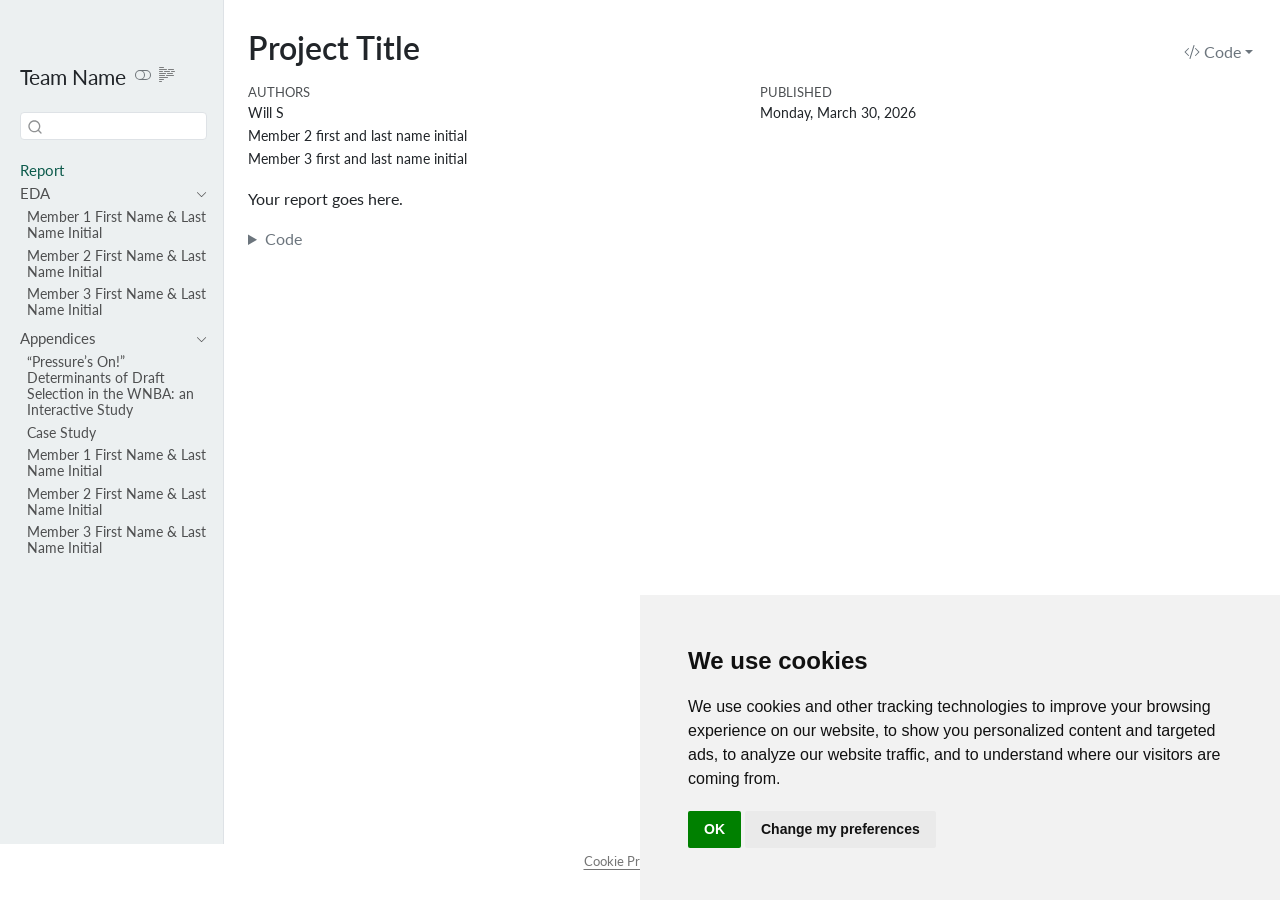
==== index.html @ 09fc438e "Built site for gh-pages" ====
<!DOCTYPE html>
<html xmlns="http://www.w3.org/1999/xhtml" lang="en" xml:lang="en"><head>

<meta charset="utf-8">
<meta name="generator" content="quarto-1.6.42">

<meta name="viewport" content="width=device-width, initial-scale=1.0, user-scalable=yes">

<meta name="author" content="Will S">
<meta name="author" content="Member 2 first and last name initial">
<meta name="author" content="Member 3 first and last name initial">

<title>Project Title</title>
<style>
code{white-space: pre-wrap;}
span.smallcaps{font-variant: small-caps;}
div.columns{display: flex; gap: min(4vw, 1.5em);}
div.column{flex: auto; overflow-x: auto;}
div.hanging-indent{margin-left: 1.5em; text-indent: -1.5em;}
ul.task-list{list-style: none;}
ul.task-list li input[type="checkbox"] {
  width: 0.8em;
  margin: 0 0.8em 0.2em -1em; /* quarto-specific, see https://github.com/quarto-dev/quarto-cli/issues/4556 */ 
  vertical-align: middle;
}
/* CSS for syntax highlighting */
pre > code.sourceCode { white-space: pre; position: relative; }
pre > code.sourceCode > span { line-height: 1.25; }
pre > code.sourceCode > span:empty { height: 1.2em; }
.sourceCode { overflow: visible; }
code.sourceCode > span { color: inherit; text-decoration: inherit; }
div.sourceCode { margin: 1em 0; }
pre.sourceCode { margin: 0; }
@media screen {
div.sourceCode { overflow: auto; }
}
@media print {
pre > code.sourceCode { white-space: pre-wrap; }
pre > code.sourceCode > span { display: inline-block; text-indent: -5em; padding-left: 5em; }
}
pre.numberSource code
  { counter-reset: source-line 0; }
pre.numberSource code > span
  { position: relative; left: -4em; counter-increment: source-line; }
pre.numberSource code > span > a:first-child::before
  { content: counter(source-line);
    position: relative; left: -1em; text-align: right; vertical-align: baseline;
    border: none; display: inline-block;
    -webkit-touch-callout: none; -webkit-user-select: none;
    -khtml-user-select: none; -moz-user-select: none;
    -ms-user-select: none; user-select: none;
    padding: 0 4px; width: 4em;
  }
pre.numberSource { margin-left: 3em;  padding-left: 4px; }
div.sourceCode
  {   }
@media screen {
pre > code.sourceCode > span > a:first-child::before { text-decoration: underline; }
}
</style>


<script src="site_libs/quarto-nav/quarto-nav.js"></script>
<script src="site_libs/clipboard/clipboard.min.js"></script>
<script src="site_libs/quarto-search/autocomplete.umd.js"></script>
<script src="site_libs/quarto-search/fuse.min.js"></script>
<script src="site_libs/quarto-search/quarto-search.js"></script>
<meta name="quarto:offset" content="./">
<link href="./eda/eda-member1.html" rel="next">
<script src="site_libs/cookie-consent/cookie-consent.js"></script>
<link href="site_libs/cookie-consent/cookie-consent.css" rel="stylesheet">
<script src="site_libs/quarto-html/quarto.js"></script>
<script src="site_libs/quarto-html/popper.min.js"></script>
<script src="site_libs/quarto-html/tippy.umd.min.js"></script>
<script src="site_libs/quarto-html/anchor.min.js"></script>
<link href="site_libs/quarto-html/tippy.css" rel="stylesheet">
<link href="site_libs/quarto-html/quarto-syntax-highlighting-2f5df379a58b258e96c21c0638c20c03.css" rel="stylesheet" class="quarto-color-scheme" id="quarto-text-highlighting-styles">
<link href="site_libs/quarto-html/quarto-syntax-highlighting-dark-b53751a350365c71b6c909e95f209ed1.css" rel="prefetch" class="quarto-color-scheme quarto-color-alternate" id="quarto-text-highlighting-styles">
<script src="site_libs/bootstrap/bootstrap.min.js"></script>
<link href="site_libs/bootstrap/bootstrap-icons.css" rel="stylesheet">
<link href="site_libs/bootstrap/bootstrap-776156011bf9a47574f51fb678eb6fa0.min.css" rel="stylesheet" append-hash="true" class="quarto-color-scheme" id="quarto-bootstrap" data-mode="light">
<link href="site_libs/bootstrap/bootstrap-dark-8465f8d434eef9236d0414d6dde8ec04.min.css" rel="prefetch" append-hash="true" class="quarto-color-scheme quarto-color-alternate" id="quarto-bootstrap" data-mode="dark">
<script id="quarto-search-options" type="application/json">{
  "location": "sidebar",
  "copy-button": false,
  "collapse-after": 3,
  "panel-placement": "start",
  "type": "textbox",
  "limit": 50,
  "keyboard-shortcut": [
    "f",
    "/",
    "s"
  ],
  "show-item-context": false,
  "language": {
    "search-no-results-text": "No results",
    "search-matching-documents-text": "matching documents",
    "search-copy-link-title": "Copy link to search",
    "search-hide-matches-text": "Hide additional matches",
    "search-more-match-text": "more match in this document",
    "search-more-matches-text": "more matches in this document",
    "search-clear-button-title": "Clear",
    "search-text-placeholder": "",
    "search-detached-cancel-button-title": "Cancel",
    "search-submit-button-title": "Submit",
    "search-label": "Search"
  }
}</script>

<script type="text/javascript" charset="UTF-8">
document.addEventListener('DOMContentLoaded', function () {
cookieconsent.run({
  "notice_banner_type":"simple",
  "consent_type":"implied",
  "palette":"light",
  "language":"en",
  "page_load_consent_levels":["strictly-necessary","functionality","tracking","targeting"],
  "notice_banner_reject_button_hide":false,
  "preferences_center_close_button_hide":false,
  "website_name":""
  ,
"language":"en"
  });
});
</script> 
  
<style>html{ scroll-behavior: smooth; }</style>


<link rel="stylesheet" href="style/custom.css">
</head>

<body class="nav-sidebar docked">

<div id="quarto-search-results"></div>
  <header id="quarto-header" class="headroom fixed-top">
  <nav class="quarto-secondary-nav">
    <div class="container-fluid d-flex">
      <button type="button" class="quarto-btn-toggle btn" data-bs-toggle="collapse" role="button" data-bs-target=".quarto-sidebar-collapse-item" aria-controls="quarto-sidebar" aria-expanded="false" aria-label="Toggle sidebar navigation" onclick="if (window.quartoToggleHeadroom) { window.quartoToggleHeadroom(); }">
        <i class="bi bi-layout-text-sidebar-reverse"></i>
      </button>
        <nav class="quarto-page-breadcrumbs" aria-label="breadcrumb"><ol class="breadcrumb"><li class="breadcrumb-item"><a href="./index.html"><span class="chapter-title">Report</span></a></li></ol></nav>
        <a class="flex-grow-1" role="navigation" data-bs-toggle="collapse" data-bs-target=".quarto-sidebar-collapse-item" aria-controls="quarto-sidebar" aria-expanded="false" aria-label="Toggle sidebar navigation" onclick="if (window.quartoToggleHeadroom) { window.quartoToggleHeadroom(); }">      
        </a>
      <button type="button" class="btn quarto-search-button" aria-label="Search" onclick="window.quartoOpenSearch();">
        <i class="bi bi-search"></i>
      </button>
    </div>
  </nav>
</header>
<!-- content -->
<div id="quarto-content" class="quarto-container page-columns page-rows-contents page-layout-full">
<!-- sidebar -->
  <nav id="quarto-sidebar" class="sidebar collapse collapse-horizontal quarto-sidebar-collapse-item sidebar-navigation docked overflow-auto">
    <div class="pt-lg-2 mt-2 text-left sidebar-header sidebar-header-stacked">
      <a href="./index.html" class="sidebar-logo-link">
      <img src="./assets/sidebar-logo.png" alt="" class="sidebar-logo py-0 d-lg-inline d-none">
      </a>
    <div class="sidebar-title mb-0 py-0">
      <a href="./">Team Name</a> 
        <div class="sidebar-tools-main">
  <a href="" class="quarto-color-scheme-toggle quarto-navigation-tool  px-1" onclick="window.quartoToggleColorScheme(); return false;" title="Toggle dark mode"><i class="bi"></i></a>
  <a href="" class="quarto-reader-toggle quarto-navigation-tool px-1" onclick="window.quartoToggleReader(); return false;" title="Toggle reader mode">
  <div class="quarto-reader-toggle-btn">
  <i class="bi"></i>
  </div>
</a>
</div>
    </div>
      </div>
        <div class="mt-2 flex-shrink-0 align-items-center">
        <div class="sidebar-search">
        <div id="quarto-search" class="" title="Search"></div>
        </div>
        </div>
    <div class="sidebar-menu-container"> 
    <ul class="list-unstyled mt-1">
        <li class="sidebar-item">
  <div class="sidebar-item-container"> 
  <a href="./index.html" class="sidebar-item-text sidebar-link active"><span class="chapter-title">Report</span></a>
  </div>
</li>
        <li class="sidebar-item sidebar-item-section">
      <div class="sidebar-item-container"> 
            <a class="sidebar-item-text sidebar-link text-start" data-bs-toggle="collapse" data-bs-target="#quarto-sidebar-section-1" role="navigation" aria-expanded="true">
 <span class="menu-text">EDA</span></a>
          <a class="sidebar-item-toggle text-start" data-bs-toggle="collapse" data-bs-target="#quarto-sidebar-section-1" role="navigation" aria-expanded="true" aria-label="Toggle section">
            <i class="bi bi-chevron-right ms-2"></i>
          </a> 
      </div>
      <ul id="quarto-sidebar-section-1" class="collapse list-unstyled sidebar-section depth1 show">  
          <li class="sidebar-item">
  <div class="sidebar-item-container"> 
  <a href="./eda/eda-member1.html" class="sidebar-item-text sidebar-link"><span class="chapter-title">Member 1 First Name &amp; Last Name Initial</span></a>
  </div>
</li>
          <li class="sidebar-item">
  <div class="sidebar-item-container"> 
  <a href="./eda/eda-member2.html" class="sidebar-item-text sidebar-link"><span class="chapter-title">Member 2 First Name &amp; Last Name Initial</span></a>
  </div>
</li>
          <li class="sidebar-item">
  <div class="sidebar-item-container"> 
  <a href="./eda/eda-member3.html" class="sidebar-item-text sidebar-link"><span class="chapter-title">Member 3 First Name &amp; Last Name Initial</span></a>
  </div>
</li>
      </ul>
  </li>
        <li class="sidebar-item sidebar-item-section">
      <div class="sidebar-item-container"> 
            <a class="sidebar-item-text sidebar-link text-start" data-bs-toggle="collapse" data-bs-target="#quarto-sidebar-section-2" role="navigation" aria-expanded="true">
 <span class="menu-text">Appendices</span></a>
          <a class="sidebar-item-toggle text-start" data-bs-toggle="collapse" data-bs-target="#quarto-sidebar-section-2" role="navigation" aria-expanded="true" aria-label="Toggle section">
            <i class="bi bi-chevron-right ms-2"></i>
          </a> 
      </div>
      <ul id="quarto-sidebar-section-2" class="collapse list-unstyled sidebar-section depth1 show">  
          <li class="sidebar-item">
  <div class="sidebar-item-container"> 
  <a href="./appx/proposal.html" class="sidebar-item-text sidebar-link"><span class="chapter-title">“Pressure’s On!” Determinants of Draft Selection in the WNBA: an Interactive Study</span></a>
  </div>
</li>
          <li class="sidebar-item">
  <div class="sidebar-item-container"> 
  <a href="./appx/case-study.html" class="sidebar-item-text sidebar-link"><span class="chapter-title">Case Study</span></a>
  </div>
</li>
          <li class="sidebar-item">
  <div class="sidebar-item-container"> 
  <a href="./wa/wa-member1.html" class="sidebar-item-text sidebar-link"><span class="chapter-title">Member 1 First Name &amp; Last Name Initial</span></a>
  </div>
</li>
          <li class="sidebar-item">
  <div class="sidebar-item-container"> 
  <a href="./wa/wa-member2.html" class="sidebar-item-text sidebar-link"><span class="chapter-title">Member 2 First Name &amp; Last Name Initial</span></a>
  </div>
</li>
          <li class="sidebar-item">
  <div class="sidebar-item-container"> 
  <a href="./wa/wa-member3.html" class="sidebar-item-text sidebar-link"><span class="chapter-title">Member 3 First Name &amp; Last Name Initial</span></a>
  </div>
</li>
      </ul>
  </li>
    </ul>
    </div>
</nav>
<div id="quarto-sidebar-glass" class="quarto-sidebar-collapse-item" data-bs-toggle="collapse" data-bs-target=".quarto-sidebar-collapse-item"></div>
<!-- margin-sidebar -->
    <div id="quarto-margin-sidebar" class="sidebar margin-sidebar zindex-bottom">
        
    </div>
<!-- main -->
<main class="content column-page-right" id="quarto-document-content">

<header id="title-block-header" class="quarto-title-block default">
<div class="quarto-title">
<div class="quarto-title-block"><div><h1 class="title">Project Title</h1><button type="button" class="btn code-tools-button dropdown-toggle" id="quarto-code-tools-menu" data-bs-toggle="dropdown" aria-expanded="false"><i class="bi"></i> Code</button><ul class="dropdown-menu dropdown-menu-end" aria-labelelledby="quarto-code-tools-menu"><li><a id="quarto-show-all-code" class="dropdown-item" href="javascript:void(0)" role="button">Show All Code</a></li><li><a id="quarto-hide-all-code" class="dropdown-item" href="javascript:void(0)" role="button">Hide All Code</a></li><li><hr class="dropdown-divider"></li><li><a id="quarto-view-source" class="dropdown-item" href="javascript:void(0)" role="button">View Source</a></li></ul></div></div>
</div>



<div class="quarto-title-meta column-page-right">

    <div>
    <div class="quarto-title-meta-heading">Authors</div>
    <div class="quarto-title-meta-contents">
             <p>Will S </p>
             <p>Member 2 first and last name initial </p>
             <p>Member 3 first and last name initial </p>
          </div>
  </div>
    
    <div>
    <div class="quarto-title-meta-heading">Published</div>
    <div class="quarto-title-meta-contents">
      <p class="date">Monday, March 30, 2026</p>
    </div>
  </div>
  
    
  </div>
  


</header>


<p>Your report goes here.</p>
<div class="cell">
<details class="code-fold">
<summary>Code</summary>
<div class="sourceCode cell-code" id="cb1"><pre class="sourceCode numberSource r number-lines code-with-copy"><code class="sourceCode r"><span id="cb1-1"><a href="#cb1-1"></a><span class="co"># a test code chunk</span></span></code><button title="Copy to Clipboard" class="code-copy-button"><i class="bi"></i></button></pre></div>
</details>
</div>


<!-- -->


</main> <!-- /main -->
<script id="quarto-html-after-body" type="application/javascript">
window.document.addEventListener("DOMContentLoaded", function (event) {
  const toggleBodyColorMode = (bsSheetEl) => {
    const mode = bsSheetEl.getAttribute("data-mode");
    const bodyEl = window.document.querySelector("body");
    if (mode === "dark") {
      bodyEl.classList.add("quarto-dark");
      bodyEl.classList.remove("quarto-light");
    } else {
      bodyEl.classList.add("quarto-light");
      bodyEl.classList.remove("quarto-dark");
    }
  }
  const toggleBodyColorPrimary = () => {
    const bsSheetEl = window.document.querySelector("link#quarto-bootstrap");
    if (bsSheetEl) {
      toggleBodyColorMode(bsSheetEl);
    }
  }
  toggleBodyColorPrimary();  
  const disableStylesheet = (stylesheets) => {
    for (let i=0; i < stylesheets.length; i++) {
      const stylesheet = stylesheets[i];
      stylesheet.rel = 'prefetch';
    }
  }
  const enableStylesheet = (stylesheets) => {
    for (let i=0; i < stylesheets.length; i++) {
      const stylesheet = stylesheets[i];
      stylesheet.rel = 'stylesheet';
    }
  }
  const manageTransitions = (selector, allowTransitions) => {
    const els = window.document.querySelectorAll(selector);
    for (let i=0; i < els.length; i++) {
      const el = els[i];
      if (allowTransitions) {
        el.classList.remove('notransition');
      } else {
        el.classList.add('notransition');
      }
    }
  }
  const toggleGiscusIfUsed = (isAlternate, darkModeDefault) => {
    const baseTheme = document.querySelector('#giscus-base-theme')?.value ?? 'light';
    const alternateTheme = document.querySelector('#giscus-alt-theme')?.value ?? 'dark';
    let newTheme = '';
    if(darkModeDefault) {
      newTheme = isAlternate ? baseTheme : alternateTheme;
    } else {
      newTheme = isAlternate ? alternateTheme : baseTheme;
    }
    const changeGiscusTheme = () => {
      // From: https://github.com/giscus/giscus/issues/336
      const sendMessage = (message) => {
        const iframe = document.querySelector('iframe.giscus-frame');
        if (!iframe) return;
        iframe.contentWindow.postMessage({ giscus: message }, 'https://giscus.app');
      }
      sendMessage({
        setConfig: {
          theme: newTheme
        }
      });
    }
    const isGiscussLoaded = window.document.querySelector('iframe.giscus-frame') !== null;
    if (isGiscussLoaded) {
      changeGiscusTheme();
    }
  }
  const toggleColorMode = (alternate) => {
    // Switch the stylesheets
    const alternateStylesheets = window.document.querySelectorAll('link.quarto-color-scheme.quarto-color-alternate');
    manageTransitions('#quarto-margin-sidebar .nav-link', false);
    if (alternate) {
      enableStylesheet(alternateStylesheets);
      for (const sheetNode of alternateStylesheets) {
        if (sheetNode.id === "quarto-bootstrap") {
          toggleBodyColorMode(sheetNode);
        }
      }
    } else {
      disableStylesheet(alternateStylesheets);
      toggleBodyColorPrimary();
    }
    manageTransitions('#quarto-margin-sidebar .nav-link', true);
    // Switch the toggles
    const toggles = window.document.querySelectorAll('.quarto-color-scheme-toggle');
    for (let i=0; i < toggles.length; i++) {
      const toggle = toggles[i];
      if (toggle) {
        if (alternate) {
          toggle.classList.add("alternate");     
        } else {
          toggle.classList.remove("alternate");
        }
      }
    }
    // Hack to workaround the fact that safari doesn't
    // properly recolor the scrollbar when toggling (#1455)
    if (navigator.userAgent.indexOf('Safari') > 0 && navigator.userAgent.indexOf('Chrome') == -1) {
      manageTransitions("body", false);
      window.scrollTo(0, 1);
      setTimeout(() => {
        window.scrollTo(0, 0);
        manageTransitions("body", true);
      }, 40);  
    }
  }
  const isFileUrl = () => { 
    return window.location.protocol === 'file:';
  }
  const hasAlternateSentinel = () => {  
    let styleSentinel = getColorSchemeSentinel();
    if (styleSentinel !== null) {
      return styleSentinel === "alternate";
    } else {
      return false;
    }
  }
  const setStyleSentinel = (alternate) => {
    const value = alternate ? "alternate" : "default";
    if (!isFileUrl()) {
      window.localStorage.setItem("quarto-color-scheme", value);
    } else {
      localAlternateSentinel = value;
    }
  }
  const getColorSchemeSentinel = () => {
    if (!isFileUrl()) {
      const storageValue = window.localStorage.getItem("quarto-color-scheme");
      return storageValue != null ? storageValue : localAlternateSentinel;
    } else {
      return localAlternateSentinel;
    }
  }
  const darkModeDefault = false;
  let localAlternateSentinel = darkModeDefault ? 'alternate' : 'default';
  // Dark / light mode switch
  window.quartoToggleColorScheme = () => {
    // Read the current dark / light value 
    let toAlternate = !hasAlternateSentinel();
    toggleColorMode(toAlternate);
    setStyleSentinel(toAlternate);
    toggleGiscusIfUsed(toAlternate, darkModeDefault);
  };
  // Ensure there is a toggle, if there isn't float one in the top right
  if (window.document.querySelector('.quarto-color-scheme-toggle') === null) {
    const a = window.document.createElement('a');
    a.classList.add('top-right');
    a.classList.add('quarto-color-scheme-toggle');
    a.href = "";
    a.onclick = function() { try { window.quartoToggleColorScheme(); } catch {} return false; };
    const i = window.document.createElement("i");
    i.classList.add('bi');
    a.appendChild(i);
    window.document.body.appendChild(a);
  }
  // Switch to dark mode if need be
  if (hasAlternateSentinel()) {
    toggleColorMode(true);
  } else {
    toggleColorMode(false);
  }
  const icon = "";
  const anchorJS = new window.AnchorJS();
  anchorJS.options = {
    placement: 'right',
    icon: icon
  };
  anchorJS.add('.anchored');
  const isCodeAnnotation = (el) => {
    for (const clz of el.classList) {
      if (clz.startsWith('code-annotation-')) {                     
        return true;
      }
    }
    return false;
  }
  const onCopySuccess = function(e) {
    // button target
    const button = e.trigger;
    // don't keep focus
    button.blur();
    // flash "checked"
    button.classList.add('code-copy-button-checked');
    var currentTitle = button.getAttribute("title");
    button.setAttribute("title", "Copied!");
    let tooltip;
    if (window.bootstrap) {
      button.setAttribute("data-bs-toggle", "tooltip");
      button.setAttribute("data-bs-placement", "left");
      button.setAttribute("data-bs-title", "Copied!");
      tooltip = new bootstrap.Tooltip(button, 
        { trigger: "manual", 
          customClass: "code-copy-button-tooltip",
          offset: [0, -8]});
      tooltip.show();    
    }
    setTimeout(function() {
      if (tooltip) {
        tooltip.hide();
        button.removeAttribute("data-bs-title");
        button.removeAttribute("data-bs-toggle");
        button.removeAttribute("data-bs-placement");
      }
      button.setAttribute("title", currentTitle);
      button.classList.remove('code-copy-button-checked');
    }, 1000);
    // clear code selection
    e.clearSelection();
  }
  const getTextToCopy = function(trigger) {
      const codeEl = trigger.previousElementSibling.cloneNode(true);
      for (const childEl of codeEl.children) {
        if (isCodeAnnotation(childEl)) {
          childEl.remove();
        }
      }
      return codeEl.innerText;
  }
  const clipboard = new window.ClipboardJS('.code-copy-button:not([data-in-quarto-modal])', {
    text: getTextToCopy
  });
  clipboard.on('success', onCopySuccess);
  if (window.document.getElementById('quarto-embedded-source-code-modal')) {
    const clipboardModal = new window.ClipboardJS('.code-copy-button[data-in-quarto-modal]', {
      text: getTextToCopy,
      container: window.document.getElementById('quarto-embedded-source-code-modal')
    });
    clipboardModal.on('success', onCopySuccess);
  }
  const viewSource = window.document.getElementById('quarto-view-source') ||
                     window.document.getElementById('quarto-code-tools-source');
  if (viewSource) {
    const sourceUrl = viewSource.getAttribute("data-quarto-source-url");
    viewSource.addEventListener("click", function(e) {
      if (sourceUrl) {
        // rstudio viewer pane
        if (/\bcapabilities=\b/.test(window.location)) {
          window.open(sourceUrl);
        } else {
          window.location.href = sourceUrl;
        }
      } else {
        const modal = new bootstrap.Modal(document.getElementById('quarto-embedded-source-code-modal'));
        modal.show();
      }
      return false;
    });
  }
  function toggleCodeHandler(show) {
    return function(e) {
      const detailsSrc = window.document.querySelectorAll(".cell > details > .sourceCode");
      for (let i=0; i<detailsSrc.length; i++) {
        const details = detailsSrc[i].parentElement;
        if (show) {
          details.open = true;
        } else {
          details.removeAttribute("open");
        }
      }
      const cellCodeDivs = window.document.querySelectorAll(".cell > .sourceCode");
      const fromCls = show ? "hidden" : "unhidden";
      const toCls = show ? "unhidden" : "hidden";
      for (let i=0; i<cellCodeDivs.length; i++) {
        const codeDiv = cellCodeDivs[i];
        if (codeDiv.classList.contains(fromCls)) {
          codeDiv.classList.remove(fromCls);
          codeDiv.classList.add(toCls);
        } 
      }
      return false;
    }
  }
  const hideAllCode = window.document.getElementById("quarto-hide-all-code");
  if (hideAllCode) {
    hideAllCode.addEventListener("click", toggleCodeHandler(false));
  }
  const showAllCode = window.document.getElementById("quarto-show-all-code");
  if (showAllCode) {
    showAllCode.addEventListener("click", toggleCodeHandler(true));
  }
    var localhostRegex = new RegExp(/^(?:http|https):\/\/localhost\:?[0-9]*\//);
    var mailtoRegex = new RegExp(/^mailto:/);
      var filterRegex = new RegExp('/' + window.location.host + '/');
    var isInternal = (href) => {
        return filterRegex.test(href) || localhostRegex.test(href) || mailtoRegex.test(href);
    }
    // Inspect non-navigation links and adorn them if external
 	var links = window.document.querySelectorAll('a[href]:not(.nav-link):not(.navbar-brand):not(.toc-action):not(.sidebar-link):not(.sidebar-item-toggle):not(.pagination-link):not(.no-external):not([aria-hidden]):not(.dropdown-item):not(.quarto-navigation-tool):not(.about-link)');
    for (var i=0; i<links.length; i++) {
      const link = links[i];
      if (!isInternal(link.href)) {
        // undo the damage that might have been done by quarto-nav.js in the case of
        // links that we want to consider external
        if (link.dataset.originalHref !== undefined) {
          link.href = link.dataset.originalHref;
        }
          // target, if specified
          link.setAttribute("target", "_blank");
          if (link.getAttribute("rel") === null) {
            link.setAttribute("rel", "noopener");
          }
      }
    }
  function tippyHover(el, contentFn, onTriggerFn, onUntriggerFn) {
    const config = {
      allowHTML: true,
      maxWidth: 500,
      delay: 100,
      arrow: false,
      appendTo: function(el) {
          return el.parentElement;
      },
      interactive: true,
      interactiveBorder: 10,
      theme: 'quarto',
      placement: 'bottom-start',
    };
    if (contentFn) {
      config.content = contentFn;
    }
    if (onTriggerFn) {
      config.onTrigger = onTriggerFn;
    }
    if (onUntriggerFn) {
      config.onUntrigger = onUntriggerFn;
    }
    window.tippy(el, config); 
  }
  const noterefs = window.document.querySelectorAll('a[role="doc-noteref"]');
  for (var i=0; i<noterefs.length; i++) {
    const ref = noterefs[i];
    tippyHover(ref, function() {
      // use id or data attribute instead here
      let href = ref.getAttribute('data-footnote-href') || ref.getAttribute('href');
      try { href = new URL(href).hash; } catch {}
      const id = href.replace(/^#\/?/, "");
      const note = window.document.getElementById(id);
      if (note) {
        return note.innerHTML;
      } else {
        return "";
      }
    });
  }
  const xrefs = window.document.querySelectorAll('a.quarto-xref');
  const processXRef = (id, note) => {
    // Strip column container classes
    const stripColumnClz = (el) => {
      el.classList.remove("page-full", "page-columns");
      if (el.children) {
        for (const child of el.children) {
          stripColumnClz(child);
        }
      }
    }
    stripColumnClz(note)
    if (id === null || id.startsWith('sec-')) {
      // Special case sections, only their first couple elements
      const container = document.createElement("div");
      if (note.children && note.children.length > 2) {
        container.appendChild(note.children[0].cloneNode(true));
        for (let i = 1; i < note.children.length; i++) {
          const child = note.children[i];
          if (child.tagName === "P" && child.innerText === "") {
            continue;
          } else {
            container.appendChild(child.cloneNode(true));
            break;
          }
        }
        if (window.Quarto?.typesetMath) {
          window.Quarto.typesetMath(container);
        }
        return container.innerHTML
      } else {
        if (window.Quarto?.typesetMath) {
          window.Quarto.typesetMath(note);
        }
        return note.innerHTML;
      }
    } else {
      // Remove any anchor links if they are present
      const anchorLink = note.querySelector('a.anchorjs-link');
      if (anchorLink) {
        anchorLink.remove();
      }
      if (window.Quarto?.typesetMath) {
        window.Quarto.typesetMath(note);
      }
      if (note.classList.contains("callout")) {
        return note.outerHTML;
      } else {
        return note.innerHTML;
      }
    }
  }
  for (var i=0; i<xrefs.length; i++) {
    const xref = xrefs[i];
    tippyHover(xref, undefined, function(instance) {
      instance.disable();
      let url = xref.getAttribute('href');
      let hash = undefined; 
      if (url.startsWith('#')) {
        hash = url;
      } else {
        try { hash = new URL(url).hash; } catch {}
      }
      if (hash) {
        const id = hash.replace(/^#\/?/, "");
        const note = window.document.getElementById(id);
        if (note !== null) {
          try {
            const html = processXRef(id, note.cloneNode(true));
            instance.setContent(html);
          } finally {
            instance.enable();
            instance.show();
          }
        } else {
          // See if we can fetch this
          fetch(url.split('#')[0])
          .then(res => res.text())
          .then(html => {
            const parser = new DOMParser();
            const htmlDoc = parser.parseFromString(html, "text/html");
            const note = htmlDoc.getElementById(id);
            if (note !== null) {
              const html = processXRef(id, note);
              instance.setContent(html);
            } 
          }).finally(() => {
            instance.enable();
            instance.show();
          });
        }
      } else {
        // See if we can fetch a full url (with no hash to target)
        // This is a special case and we should probably do some content thinning / targeting
        fetch(url)
        .then(res => res.text())
        .then(html => {
          const parser = new DOMParser();
          const htmlDoc = parser.parseFromString(html, "text/html");
          const note = htmlDoc.querySelector('main.content');
          if (note !== null) {
            // This should only happen for chapter cross references
            // (since there is no id in the URL)
            // remove the first header
            if (note.children.length > 0 && note.children[0].tagName === "HEADER") {
              note.children[0].remove();
            }
            const html = processXRef(null, note);
            instance.setContent(html);
          } 
        }).finally(() => {
          instance.enable();
          instance.show();
        });
      }
    }, function(instance) {
    });
  }
      let selectedAnnoteEl;
      const selectorForAnnotation = ( cell, annotation) => {
        let cellAttr = 'data-code-cell="' + cell + '"';
        let lineAttr = 'data-code-annotation="' +  annotation + '"';
        const selector = 'span[' + cellAttr + '][' + lineAttr + ']';
        return selector;
      }
      const selectCodeLines = (annoteEl) => {
        const doc = window.document;
        const targetCell = annoteEl.getAttribute("data-target-cell");
        const targetAnnotation = annoteEl.getAttribute("data-target-annotation");
        const annoteSpan = window.document.querySelector(selectorForAnnotation(targetCell, targetAnnotation));
        const lines = annoteSpan.getAttribute("data-code-lines").split(",");
        const lineIds = lines.map((line) => {
          return targetCell + "-" + line;
        })
        let top = null;
        let height = null;
        let parent = null;
        if (lineIds.length > 0) {
            //compute the position of the single el (top and bottom and make a div)
            const el = window.document.getElementById(lineIds[0]);
            top = el.offsetTop;
            height = el.offsetHeight;
            parent = el.parentElement.parentElement;
          if (lineIds.length > 1) {
            const lastEl = window.document.getElementById(lineIds[lineIds.length - 1]);
            const bottom = lastEl.offsetTop + lastEl.offsetHeight;
            height = bottom - top;
          }
          if (top !== null && height !== null && parent !== null) {
            // cook up a div (if necessary) and position it 
            let div = window.document.getElementById("code-annotation-line-highlight");
            if (div === null) {
              div = window.document.createElement("div");
              div.setAttribute("id", "code-annotation-line-highlight");
              div.style.position = 'absolute';
              parent.appendChild(div);
            }
            div.style.top = top - 2 + "px";
            div.style.height = height + 4 + "px";
            div.style.left = 0;
            let gutterDiv = window.document.getElementById("code-annotation-line-highlight-gutter");
            if (gutterDiv === null) {
              gutterDiv = window.document.createElement("div");
              gutterDiv.setAttribute("id", "code-annotation-line-highlight-gutter");
              gutterDiv.style.position = 'absolute';
              const codeCell = window.document.getElementById(targetCell);
              const gutter = codeCell.querySelector('.code-annotation-gutter');
              gutter.appendChild(gutterDiv);
            }
            gutterDiv.style.top = top - 2 + "px";
            gutterDiv.style.height = height + 4 + "px";
          }
          selectedAnnoteEl = annoteEl;
        }
      };
      const unselectCodeLines = () => {
        const elementsIds = ["code-annotation-line-highlight", "code-annotation-line-highlight-gutter"];
        elementsIds.forEach((elId) => {
          const div = window.document.getElementById(elId);
          if (div) {
            div.remove();
          }
        });
        selectedAnnoteEl = undefined;
      };
        // Handle positioning of the toggle
    window.addEventListener(
      "resize",
      throttle(() => {
        elRect = undefined;
        if (selectedAnnoteEl) {
          selectCodeLines(selectedAnnoteEl);
        }
      }, 10)
    );
    function throttle(fn, ms) {
    let throttle = false;
    let timer;
      return (...args) => {
        if(!throttle) { // first call gets through
            fn.apply(this, args);
            throttle = true;
        } else { // all the others get throttled
            if(timer) clearTimeout(timer); // cancel #2
            timer = setTimeout(() => {
              fn.apply(this, args);
              timer = throttle = false;
            }, ms);
        }
      };
    }
      // Attach click handler to the DT
      const annoteDls = window.document.querySelectorAll('dt[data-target-cell]');
      for (const annoteDlNode of annoteDls) {
        annoteDlNode.addEventListener('click', (event) => {
          const clickedEl = event.target;
          if (clickedEl !== selectedAnnoteEl) {
            unselectCodeLines();
            const activeEl = window.document.querySelector('dt[data-target-cell].code-annotation-active');
            if (activeEl) {
              activeEl.classList.remove('code-annotation-active');
            }
            selectCodeLines(clickedEl);
            clickedEl.classList.add('code-annotation-active');
          } else {
            // Unselect the line
            unselectCodeLines();
            clickedEl.classList.remove('code-annotation-active');
          }
        });
      }
  const findCites = (el) => {
    const parentEl = el.parentElement;
    if (parentEl) {
      const cites = parentEl.dataset.cites;
      if (cites) {
        return {
          el,
          cites: cites.split(' ')
        };
      } else {
        return findCites(el.parentElement)
      }
    } else {
      return undefined;
    }
  };
  var bibliorefs = window.document.querySelectorAll('a[role="doc-biblioref"]');
  for (var i=0; i<bibliorefs.length; i++) {
    const ref = bibliorefs[i];
    const citeInfo = findCites(ref);
    if (citeInfo) {
      tippyHover(citeInfo.el, function() {
        var popup = window.document.createElement('div');
        citeInfo.cites.forEach(function(cite) {
          var citeDiv = window.document.createElement('div');
          citeDiv.classList.add('hanging-indent');
          citeDiv.classList.add('csl-entry');
          var biblioDiv = window.document.getElementById('ref-' + cite);
          if (biblioDiv) {
            citeDiv.innerHTML = biblioDiv.innerHTML;
          }
          popup.appendChild(citeDiv);
        });
        return popup.innerHTML;
      });
    }
  }
});
</script>
<nav class="page-navigation column-page-right">
  <div class="nav-page nav-page-previous">
  </div>
  <div class="nav-page nav-page-next">
      <a href="./eda/eda-member1.html" class="pagination-link" aria-label="Member 1 First Name &amp; Last Name Initial">
        <span class="nav-page-text"><span class="chapter-title">Member 1 First Name &amp; Last Name Initial</span></span> <i class="bi bi-arrow-right-short"></i>
      </a>
  </div>
</nav><div class="modal fade" id="quarto-embedded-source-code-modal" tabindex="-1" aria-labelledby="quarto-embedded-source-code-modal-label" aria-hidden="true"><div class="modal-dialog modal-dialog-scrollable"><div class="modal-content"><div class="modal-header"><h5 class="modal-title" id="quarto-embedded-source-code-modal-label">Source Code</h5><button class="btn-close" data-bs-dismiss="modal"></button></div><div class="modal-body"><div class="">
<div class="sourceCode" id="cb2" data-shortcodes="false"><pre class="sourceCode numberSource markdown number-lines code-with-copy"><code class="sourceCode markdown"><span id="cb2-1"><a href="#cb2-1"></a><span class="co">---</span></span>
<span id="cb2-2"><a href="#cb2-2"></a><span class="an">title:</span><span class="co"> "Report"</span></span>
<span id="cb2-3"><a href="#cb2-3"></a><span class="co">---</span></span>
<span id="cb2-4"><a href="#cb2-4"></a></span>
<span id="cb2-5"><a href="#cb2-5"></a>Your report goes here.</span>
<span id="cb2-6"><a href="#cb2-6"></a></span>
<span id="cb2-9"><a href="#cb2-9"></a><span class="in">```{r}</span></span>
<span id="cb2-10"><a href="#cb2-10"></a><span class="co"># a test code chunk</span></span>
<span id="cb2-11"><a href="#cb2-11"></a><span class="in">```</span></span>
</code><button title="Copy to Clipboard" class="code-copy-button" data-in-quarto-modal=""><i class="bi"></i></button></pre></div>
</div></div></div></div></div>
</div> <!-- /content -->
<footer class="footer">
  <div class="nav-footer">
    <div class="nav-footer-left">
      &nbsp;
    </div>   
    <div class="nav-footer-center">

<div class="cookie-consent-footer"><a href="#" id="open_preferences_center">Cookie Preferences</a></div></div>
    <div class="nav-footer-right">
      &nbsp;
    </div>
  </div>
</footer>




<script src="site_libs/quarto-html/zenscroll-min.js"></script>
</body></html>
---- site_libs/quarto-html/tippy.css ----
.tippy-box[data-animation=fade][data-state=hidden]{opacity:0}[data-tippy-root]{max-width:calc(100vw - 10px)}.tippy-box{position:relative;background-color:#333;color:#fff;border-radius:4px;font-size:14px;line-height:1.4;white-space:normal;outline:0;transition-property:transform,visibility,opacity}.tippy-box[data-placement^=top]>.tippy-arrow{bottom:0}.tippy-box[data-placement^=top]>.tippy-arrow:before{bottom:-7px;left:0;border-width:8px 8px 0;border-top-color:initial;transform-origin:center top}.tippy-box[data-placement^=bottom]>.tippy-arrow{top:0}.tippy-box[data-placement^=bottom]>.tippy-arrow:before{top:-7px;left:0;border-width:0 8px 8px;border-bottom-color:initial;transform-origin:center bottom}.tippy-box[data-placement^=left]>.tippy-arrow{right:0}.tippy-box[data-placement^=left]>.tippy-arrow:before{border-width:8px 0 8px 8px;border-left-color:initial;right:-7px;transform-origin:center left}.tippy-box[data-placement^=right]>.tippy-arrow{left:0}.tippy-box[data-placement^=right]>.tippy-arrow:before{left:-7px;border-width:8px 8px 8px 0;border-right-color:initial;transform-origin:center right}.tippy-box[data-inertia][data-state=visible]{transition-timing-function:cubic-bezier(.54,1.5,.38,1.11)}.tippy-arrow{width:16px;height:16px;color:#333}.tippy-arrow:before{content:"";position:absolute;border-color:transparent;border-style:solid}.tippy-content{position:relative;padding:5px 9px;z-index:1}
---- site_libs/quarto-html/quarto-syntax-highlighting-2f5df379a58b258e96c21c0638c20c03.css ----
/* quarto syntax highlight colors */
:root {
  --quarto-hl-ot-color: #003B4F;
  --quarto-hl-at-color: #657422;
  --quarto-hl-ss-color: #20794D;
  --quarto-hl-an-color: #5E5E5E;
  --quarto-hl-fu-color: #4758AB;
  --quarto-hl-st-color: #20794D;
  --quarto-hl-cf-color: #003B4F;
  --quarto-hl-op-color: #5E5E5E;
  --quarto-hl-er-color: #AD0000;
  --quarto-hl-bn-color: #AD0000;
  --quarto-hl-al-color: #AD0000;
  --quarto-hl-va-color: #111111;
  --quarto-hl-bu-color: inherit;
  --quarto-hl-ex-color: inherit;
  --quarto-hl-pp-color: #AD0000;
  --quarto-hl-in-color: #5E5E5E;
  --quarto-hl-vs-color: #20794D;
  --quarto-hl-wa-color: #5E5E5E;
  --quarto-hl-do-color: #5E5E5E;
  --quarto-hl-im-color: #00769E;
  --quarto-hl-ch-color: #20794D;
  --quarto-hl-dt-color: #AD0000;
  --quarto-hl-fl-color: #AD0000;
  --quarto-hl-co-color: #5E5E5E;
  --quarto-hl-cv-color: #5E5E5E;
  --quarto-hl-cn-color: #8f5902;
  --quarto-hl-sc-color: #5E5E5E;
  --quarto-hl-dv-color: #AD0000;
  --quarto-hl-kw-color: #003B4F;
}

/* other quarto variables */
:root {
  --quarto-font-monospace: SFMono-Regular, Menlo, Monaco, Consolas, "Liberation Mono", "Courier New", monospace;
}

pre > code.sourceCode > span {
  color: #003B4F;
}

code span {
  color: #003B4F;
}

code.sourceCode > span {
  color: #003B4F;
}

div.sourceCode,
div.sourceCode pre.sourceCode {
  color: #003B4F;
}

code span.ot {
  color: #003B4F;
  font-style: inherit;
}

code span.at {
  color: #657422;
  font-style: inherit;
}

code span.ss {
  color: #20794D;
  font-style: inherit;
}

code span.an {
  color: #5E5E5E;
  font-style: inherit;
}

code span.fu {
  color: #4758AB;
  font-style: inherit;
}

code span.st {
  color: #20794D;
  font-style: inherit;
}

code span.cf {
  color: #003B4F;
  font-weight: bold;
  font-style: inherit;
}

code span.op {
  color: #5E5E5E;
  font-style: inherit;
}

code span.er {
  color: #AD0000;
  font-style: inherit;
}

code span.bn {
  color: #AD0000;
  font-style: inherit;
}

code span.al {
  color: #AD0000;
  font-style: inherit;
}

code span.va {
  color: #111111;
  font-style: inherit;
}

code span.bu {
  font-style: inherit;
}

code span.ex {
  font-style: inherit;
}

code span.pp {
  color: #AD0000;
  font-style: inherit;
}

code span.in {
  color: #5E5E5E;
  font-style: inherit;
}

code span.vs {
  color: #20794D;
  font-style: inherit;
}

code span.wa {
  color: #5E5E5E;
  font-style: italic;
}

code span.do {
  color: #5E5E5E;
  font-style: italic;
}

code span.im {
  color: #00769E;
  font-style: inherit;
}

code span.ch {
  color: #20794D;
  font-style: inherit;
}

code span.dt {
  color: #AD0000;
  font-style: inherit;
}

code span.fl {
  color: #AD0000;
  font-style: inherit;
}

code span.co {
  color: #5E5E5E;
  font-style: inherit;
}

code span.cv {
  color: #5E5E5E;
  font-style: italic;
}

code span.cn {
  color: #8f5902;
  font-style: inherit;
}

code span.sc {
  color: #5E5E5E;
  font-style: inherit;
}

code span.dv {
  color: #AD0000;
  font-style: inherit;
}

code span.kw {
  color: #003B4F;
  font-weight: bold;
  font-style: inherit;
}

.prevent-inlining {
  content: "</";
}

/*# sourceMappingURL=35eb38a806ee71ea6d2563be2308c832.css.map */
---- site_libs/quarto-html/quarto-syntax-highlighting-dark-b53751a350365c71b6c909e95f209ed1.css ----
/* quarto syntax highlight colors */
:root {
  --quarto-hl-al-color: #f07178;
  --quarto-hl-an-color: #d4d0ab;
  --quarto-hl-at-color: #00e0e0;
  --quarto-hl-bn-color: #d4d0ab;
  --quarto-hl-bu-color: #abe338;
  --quarto-hl-ch-color: #abe338;
  --quarto-hl-co-color: #f8f8f2;
  --quarto-hl-cv-color: #ffd700;
  --quarto-hl-cn-color: #ffd700;
  --quarto-hl-cf-color: #ffa07a;
  --quarto-hl-dt-color: #ffa07a;
  --quarto-hl-dv-color: #d4d0ab;
  --quarto-hl-do-color: #f8f8f2;
  --quarto-hl-er-color: #f07178;
  --quarto-hl-ex-color: #00e0e0;
  --quarto-hl-fl-color: #d4d0ab;
  --quarto-hl-fu-color: #ffa07a;
  --quarto-hl-im-color: #abe338;
  --quarto-hl-in-color: #d4d0ab;
  --quarto-hl-kw-color: #ffa07a;
  --quarto-hl-op-color: #ffa07a;
  --quarto-hl-ot-color: #00e0e0;
  --quarto-hl-pp-color: #dcc6e0;
  --quarto-hl-re-color: #00e0e0;
  --quarto-hl-sc-color: #abe338;
  --quarto-hl-ss-color: #abe338;
  --quarto-hl-st-color: #abe338;
  --quarto-hl-va-color: #00e0e0;
  --quarto-hl-vs-color: #abe338;
  --quarto-hl-wa-color: #dcc6e0;
}

/* other quarto variables */
:root {
  --quarto-font-monospace: SFMono-Regular, Menlo, Monaco, Consolas, "Liberation Mono", "Courier New", monospace;
}

code span.al {
  background-color: #2a0f15;
  font-weight: bold;
  color: #f07178;
}

code span.an {
  color: #d4d0ab;
}

code span.at {
  color: #00e0e0;
}

code span.bn {
  color: #d4d0ab;
}

code span.bu {
  color: #abe338;
}

code span.ch {
  color: #abe338;
}

code span.co {
  font-style: italic;
  color: #f8f8f2;
}

code span.cv {
  color: #ffd700;
}

code span.cn {
  color: #ffd700;
}

code span.cf {
  font-weight: bold;
  color: #ffa07a;
}

code span.dt {
  color: #ffa07a;
}

code span.dv {
  color: #d4d0ab;
}

code span.do {
  color: #f8f8f2;
}

code span.er {
  color: #f07178;
  text-decoration: underline;
}

code span.ex {
  font-weight: bold;
  color: #00e0e0;
}

code span.fl {
  color: #d4d0ab;
}

code span.fu {
  color: #ffa07a;
}

code span.im {
  color: #abe338;
}

code span.in {
  color: #d4d0ab;
}

code span.kw {
  font-weight: bold;
  color: #ffa07a;
}

pre > code.sourceCode > span {
  color: #f8f8f2;
}

code span {
  color: #f8f8f2;
}

code.sourceCode > span {
  color: #f8f8f2;
}

div.sourceCode,
div.sourceCode pre.sourceCode {
  color: #f8f8f2;
}

code span.op {
  color: #ffa07a;
}

code span.ot {
  color: #00e0e0;
}

code span.pp {
  color: #dcc6e0;
}

code span.re {
  background-color: #f8f8f2;
  color: #00e0e0;
}

code span.sc {
  color: #abe338;
}

code span.ss {
  color: #abe338;
}

code span.st {
  color: #abe338;
}

code span.va {
  color: #00e0e0;
}

code span.vs {
  color: #abe338;
}

code span.wa {
  color: #dcc6e0;
}

.prevent-inlining {
  content: "</";
}

/*# sourceMappingURL=ef095d06243fb944689b9469f3a5590a.css.map */
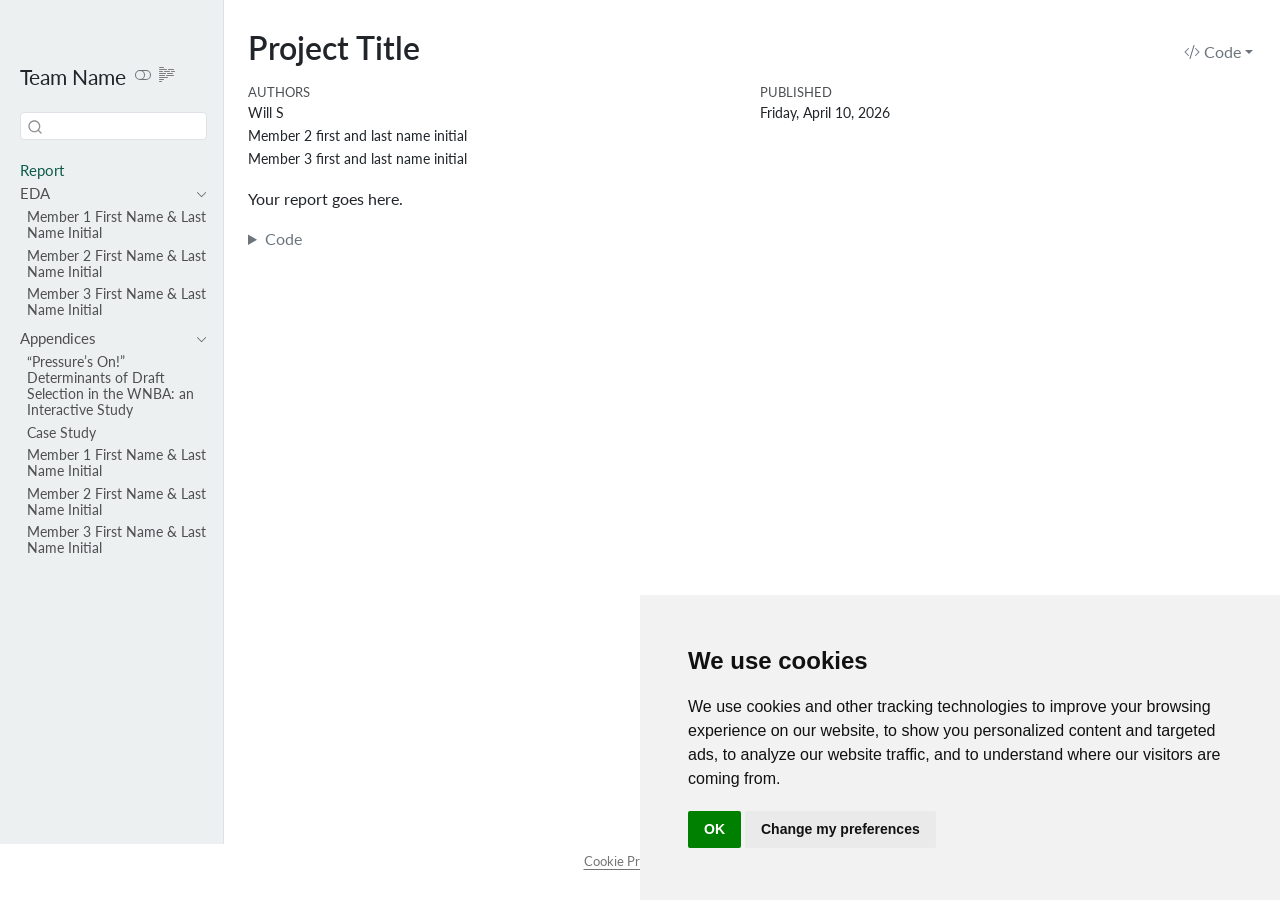
==== commit 6c257438: "Built site for gh-pages" ====
--- a/index.html
+++ b/index.html
@@ -275,7 +275,7 @@
     <div>
     <div class="quarto-title-meta-heading">Published</div>
     <div class="quarto-title-meta-contents">
-      <p class="date">Monday, March 30, 2026</p>
+      <p class="date">Friday, April 10, 2026</p>
     </div>
   </div>
   
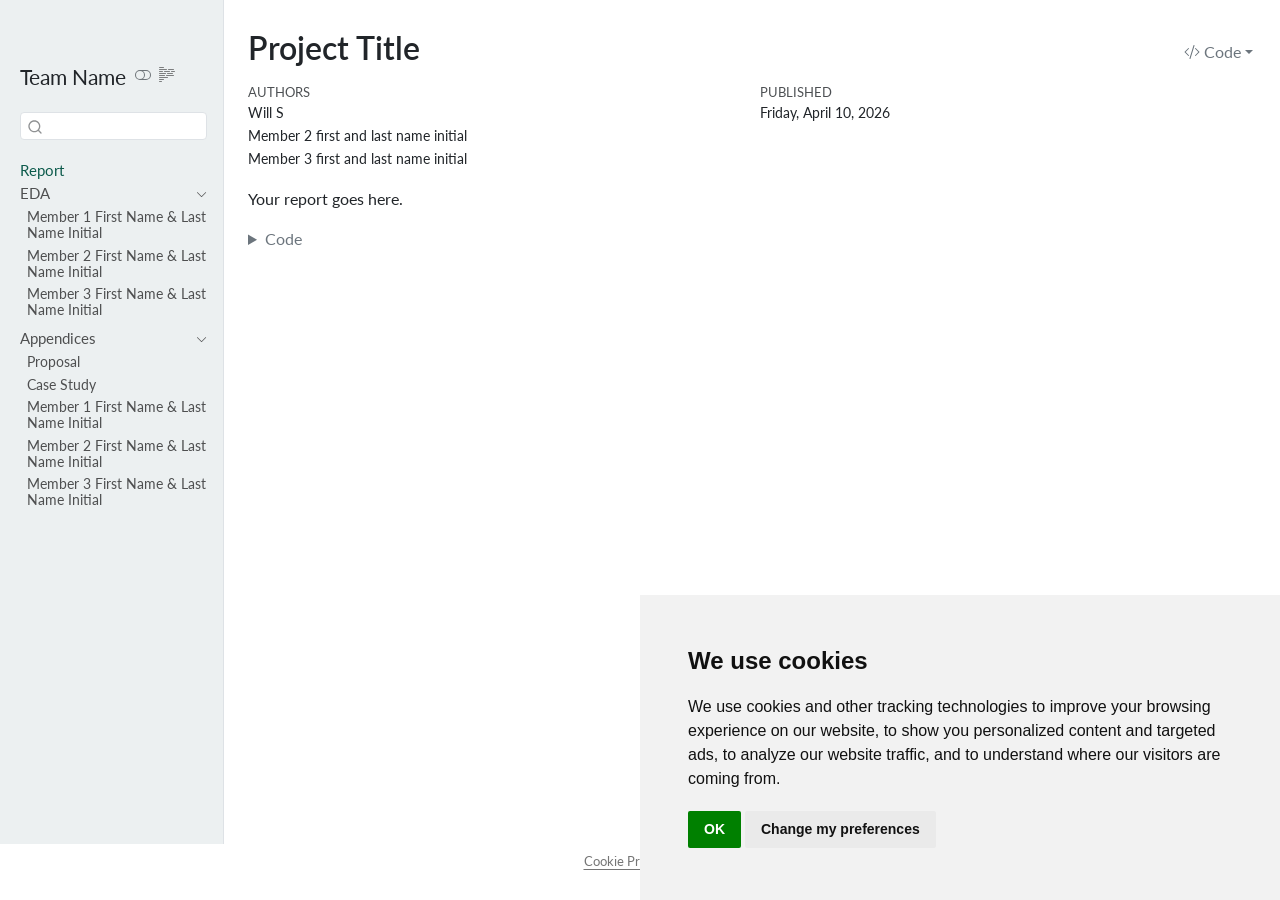
==== commit a05b3945: "Built site for gh-pages" ====
--- a/index.html
+++ b/index.html
@@ -218,7 +218,7 @@
       <ul id="quarto-sidebar-section-2" class="collapse list-unstyled sidebar-section depth1 show">  
           <li class="sidebar-item">
   <div class="sidebar-item-container"> 
-  <a href="./appx/proposal.html" class="sidebar-item-text sidebar-link"><span class="chapter-title">“Pressure’s On!” Determinants of Draft Selection in the WNBA: an Interactive Study</span></a>
+  <a href="./appx/proposal.html" class="sidebar-item-text sidebar-link"><span class="chapter-title">Proposal</span></a>
   </div>
 </li>
           <li class="sidebar-item">
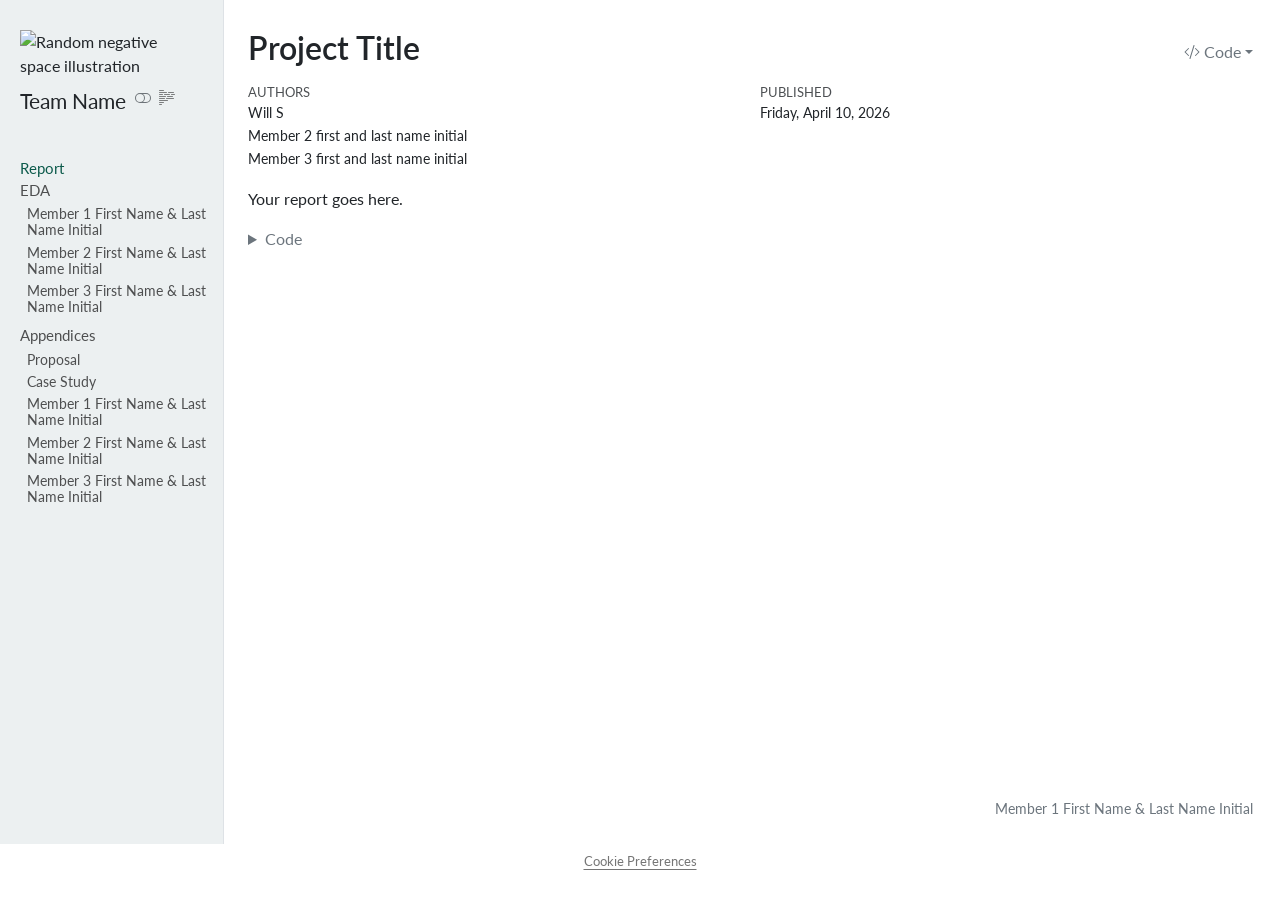
==== commit b10c54e4: "Built site for gh-pages" ====
--- a/index.html
+++ b/index.html
@@ -2,7 +2,7 @@
 <html xmlns="http://www.w3.org/1999/xhtml" lang="en" xml:lang="en"><head>
 
 <meta charset="utf-8">
-<meta name="generator" content="quarto-1.6.42">
+<meta name="generator" content="quarto-1.9.37">
 
 <meta name="viewport" content="width=device-width, initial-scale=1.0, user-scalable=yes">
 
@@ -12,6 +12,9 @@
 
 <title>Project Title</title>
 <style>
+/* Default styles provided by pandoc.
+** See https://pandoc.org/MANUAL.html#variables-for-html for config info.
+*/
 code{white-space: pre-wrap;}
 span.smallcaps{font-variant: small-caps;}
 div.columns{display: flex; gap: min(4vw, 1.5em);}
@@ -24,8 +27,9 @@
   vertical-align: middle;
 }
 /* CSS for syntax highlighting */
+html { -webkit-text-size-adjust: 100%; }
 pre > code.sourceCode { white-space: pre; position: relative; }
-pre > code.sourceCode > span { line-height: 1.25; }
+pre > code.sourceCode > span { display: inline-block; line-height: 1.25; }
 pre > code.sourceCode > span:empty { height: 1.2em; }
 .sourceCode { overflow: visible; }
 code.sourceCode > span { color: inherit; text-decoration: inherit; }
@@ -36,7 +40,7 @@
 }
 @media print {
 pre > code.sourceCode { white-space: pre-wrap; }
-pre > code.sourceCode > span { display: inline-block; text-indent: -5em; padding-left: 5em; }
+pre > code.sourceCode > span { text-indent: -5em; padding-left: 5em; }
 }
 pre.numberSource code
   { counter-reset: source-line 0; }
@@ -69,17 +73,20 @@
 <link href="./eda/eda-member1.html" rel="next">
 <script src="site_libs/cookie-consent/cookie-consent.js"></script>
 <link href="site_libs/cookie-consent/cookie-consent.css" rel="stylesheet">
-<script src="site_libs/quarto-html/quarto.js"></script>
+<script src="site_libs/quarto-html/quarto.js" type="module"></script>
+<script src="site_libs/quarto-html/tabsets/tabsets.js" type="module"></script>
 <script src="site_libs/quarto-html/popper.min.js"></script>
 <script src="site_libs/quarto-html/tippy.umd.min.js"></script>
 <script src="site_libs/quarto-html/anchor.min.js"></script>
 <link href="site_libs/quarto-html/tippy.css" rel="stylesheet">
-<link href="site_libs/quarto-html/quarto-syntax-highlighting-2f5df379a58b258e96c21c0638c20c03.css" rel="stylesheet" class="quarto-color-scheme" id="quarto-text-highlighting-styles">
-<link href="site_libs/quarto-html/quarto-syntax-highlighting-dark-b53751a350365c71b6c909e95f209ed1.css" rel="prefetch" class="quarto-color-scheme quarto-color-alternate" id="quarto-text-highlighting-styles">
+<link href="site_libs/quarto-html/quarto-syntax-highlighting-7f8f88aac4f3542376d5c11b86a4c14d.css" rel="stylesheet" class="quarto-color-scheme" id="quarto-text-highlighting-styles">
+<link href="site_libs/quarto-html/quarto-syntax-highlighting-dark-d0ae9245876894da5ac7e18953ecc5cc.css" rel="stylesheet" class="quarto-color-scheme quarto-color-alternate" id="quarto-text-highlighting-styles">
+<link href="site_libs/quarto-html/quarto-syntax-highlighting-7f8f88aac4f3542376d5c11b86a4c14d.css" rel="stylesheet" class="quarto-color-scheme-extra" id="quarto-text-highlighting-styles">
 <script src="site_libs/bootstrap/bootstrap.min.js"></script>
 <link href="site_libs/bootstrap/bootstrap-icons.css" rel="stylesheet">
-<link href="site_libs/bootstrap/bootstrap-776156011bf9a47574f51fb678eb6fa0.min.css" rel="stylesheet" append-hash="true" class="quarto-color-scheme" id="quarto-bootstrap" data-mode="light">
-<link href="site_libs/bootstrap/bootstrap-dark-8465f8d434eef9236d0414d6dde8ec04.min.css" rel="prefetch" append-hash="true" class="quarto-color-scheme quarto-color-alternate" id="quarto-bootstrap" data-mode="dark">
+<link href="site_libs/bootstrap/bootstrap-57ca86f72f53cb4f4d9d5955dbf084ec.min.css" rel="stylesheet" append-hash="true" class="quarto-color-scheme" id="quarto-bootstrap" data-mode="light">
+<link href="site_libs/bootstrap/bootstrap-dark-5fb92d1800090af7833eba181834ae86.min.css" rel="stylesheet" append-hash="true" class="quarto-color-scheme quarto-color-alternate" id="quarto-bootstrap" data-mode="dark">
+<link href="site_libs/bootstrap/bootstrap-57ca86f72f53cb4f4d9d5955dbf084ec.min.css" rel="stylesheet" append-hash="true" class="quarto-color-scheme-extra" id="quarto-bootstrap" data-mode="light">
 <script id="quarto-search-options" type="application/json">{
   "location": "sidebar",
   "copy-button": false,
@@ -131,7 +138,169 @@
 <link rel="stylesheet" href="style/custom.css">
 </head>
 
-<body class="nav-sidebar docked">
+<body class="nav-sidebar docked quarto-light"><script id="quarto-html-before-body" type="application/javascript">
+    const toggleBodyColorMode = (bsSheetEl) => {
+      const mode = bsSheetEl.getAttribute("data-mode");
+      const bodyEl = window.document.querySelector("body");
+      if (mode === "dark") {
+        bodyEl.classList.add("quarto-dark");
+        bodyEl.classList.remove("quarto-light");
+      } else {
+        bodyEl.classList.add("quarto-light");
+        bodyEl.classList.remove("quarto-dark");
+      }
+    }
+    const toggleBodyColorPrimary = () => {
+      const bsSheetEl = window.document.querySelector("link#quarto-bootstrap:not([rel=disabled-stylesheet])");
+      if (bsSheetEl) {
+        toggleBodyColorMode(bsSheetEl);
+      }
+    }
+    const setColorSchemeToggle = (alternate) => {
+      const toggles = window.document.querySelectorAll('.quarto-color-scheme-toggle');
+      for (let i=0; i < toggles.length; i++) {
+        const toggle = toggles[i];
+        if (toggle) {
+          if (alternate) {
+            toggle.classList.add("alternate");
+          } else {
+            toggle.classList.remove("alternate");
+          }
+        }
+      }
+    };
+    const toggleColorMode = (alternate) => {
+      // Switch the stylesheets
+      const primaryStylesheets = window.document.querySelectorAll('link.quarto-color-scheme:not(.quarto-color-alternate)');
+      const alternateStylesheets = window.document.querySelectorAll('link.quarto-color-scheme.quarto-color-alternate');
+      manageTransitions('#quarto-margin-sidebar .nav-link', false);
+      if (alternate) {
+        // note: dark is layered on light, we don't disable primary!
+        enableStylesheet(alternateStylesheets);
+        for (const sheetNode of alternateStylesheets) {
+          if (sheetNode.id === "quarto-bootstrap") {
+            toggleBodyColorMode(sheetNode);
+          }
+        }
+      } else {
+        disableStylesheet(alternateStylesheets);
+        enableStylesheet(primaryStylesheets)
+        toggleBodyColorPrimary();
+      }
+      manageTransitions('#quarto-margin-sidebar .nav-link', true);
+      // Switch the toggles
+      setColorSchemeToggle(alternate)
+      // Hack to workaround the fact that safari doesn't
+      // properly recolor the scrollbar when toggling (#1455)
+      if (navigator.userAgent.indexOf('Safari') > 0 && navigator.userAgent.indexOf('Chrome') == -1) {
+        manageTransitions("body", false);
+        window.scrollTo(0, 1);
+        setTimeout(() => {
+          window.scrollTo(0, 0);
+          manageTransitions("body", true);
+        }, 40);
+      }
+    }
+    const disableStylesheet = (stylesheets) => {
+      for (let i=0; i < stylesheets.length; i++) {
+        const stylesheet = stylesheets[i];
+        stylesheet.rel = 'disabled-stylesheet';
+      }
+    }
+    const enableStylesheet = (stylesheets) => {
+      for (let i=0; i < stylesheets.length; i++) {
+        const stylesheet = stylesheets[i];
+        if(stylesheet.rel !== 'stylesheet') { // for Chrome, which will still FOUC without this check
+          stylesheet.rel = 'stylesheet';
+        }
+      }
+    }
+    const manageTransitions = (selector, allowTransitions) => {
+      const els = window.document.querySelectorAll(selector);
+      for (let i=0; i < els.length; i++) {
+        const el = els[i];
+        if (allowTransitions) {
+          el.classList.remove('notransition');
+        } else {
+          el.classList.add('notransition');
+        }
+      }
+    }
+    const isFileUrl = () => {
+      return window.location.protocol === 'file:';
+    }
+    const hasAlternateSentinel = () => {
+      let styleSentinel = getColorSchemeSentinel();
+      if (styleSentinel !== null) {
+        return styleSentinel === "alternate";
+      } else {
+        return false;
+      }
+    }
+    const setStyleSentinel = (alternate) => {
+      const value = alternate ? "alternate" : "default";
+      if (!isFileUrl()) {
+        window.localStorage.setItem("quarto-color-scheme", value);
+      } else {
+        localAlternateSentinel = value;
+      }
+    }
+    const getColorSchemeSentinel = () => {
+      if (!isFileUrl()) {
+        const storageValue = window.localStorage.getItem("quarto-color-scheme");
+        return storageValue != null ? storageValue : localAlternateSentinel;
+      } else {
+        return localAlternateSentinel;
+      }
+    }
+    const toggleGiscusIfUsed = (isAlternate, darkModeDefault) => {
+      const baseTheme = document.querySelector('#giscus-base-theme')?.value ?? 'light';
+      const alternateTheme = document.querySelector('#giscus-alt-theme')?.value ?? 'dark';
+      let newTheme = '';
+      if(authorPrefersDark) {
+        newTheme = isAlternate ? baseTheme : alternateTheme;
+      } else {
+        newTheme = isAlternate ? alternateTheme : baseTheme;
+      }
+      const changeGiscusTheme = () => {
+        // From: https://github.com/giscus/giscus/issues/336
+        const sendMessage = (message) => {
+          const iframe = document.querySelector('iframe.giscus-frame');
+          if (!iframe) return;
+          iframe.contentWindow.postMessage({ giscus: message }, 'https://giscus.app');
+        }
+        sendMessage({
+          setConfig: {
+            theme: newTheme
+          }
+        });
+      }
+      const isGiscussLoaded = window.document.querySelector('iframe.giscus-frame') !== null;
+      if (isGiscussLoaded) {
+        changeGiscusTheme();
+      }
+    };
+    const authorPrefersDark = false;
+    const darkModeDefault = authorPrefersDark;
+      document.querySelector('link#quarto-text-highlighting-styles.quarto-color-scheme-extra').rel = 'disabled-stylesheet';
+      document.querySelector('link#quarto-bootstrap.quarto-color-scheme-extra').rel = 'disabled-stylesheet';
+    let localAlternateSentinel = darkModeDefault ? 'alternate' : 'default';
+    // Dark / light mode switch
+    window.quartoToggleColorScheme = () => {
+      // Read the current dark / light value
+      let toAlternate = !hasAlternateSentinel();
+      toggleColorMode(toAlternate);
+      setStyleSentinel(toAlternate);
+      toggleGiscusIfUsed(toAlternate, darkModeDefault);
+      window.dispatchEvent(new Event('resize'));
+    };
+    // Switch to dark mode if need be
+    if (hasAlternateSentinel()) {
+      toggleColorMode(true);
+    } else {
+      toggleColorMode(false);
+    }
+  </script>
 
 <div id="quarto-search-results"></div>
   <header id="quarto-header" class="headroom fixed-top">
@@ -155,7 +324,8 @@
   <nav id="quarto-sidebar" class="sidebar collapse collapse-horizontal quarto-sidebar-collapse-item sidebar-navigation docked overflow-auto">
     <div class="pt-lg-2 mt-2 text-left sidebar-header sidebar-header-stacked">
       <a href="./index.html" class="sidebar-logo-link">
-      <img src="./assets/sidebar-logo.png" alt="" class="sidebar-logo py-0 d-lg-inline d-none">
+      <img src="./assets/sidebar-logo.png" alt="Random negative space illustration" class="sidebar-logo light-content py-0 d-lg-inline d-none">
+      <img src="./assets/sidebar-logo.png" alt="Random negative space illustration" class="sidebar-logo dark-content py-0 d-lg-inline d-none">
       </a>
     <div class="sidebar-title mb-0 py-0">
       <a href="./">Team Name</a> 
@@ -254,6 +424,7 @@
 <!-- main -->
 <main class="content column-page-right" id="quarto-document-content">
 
+
 <header id="title-block-header" class="quarto-title-block default">
 <div class="quarto-title">
 <div class="quarto-title-block"><div><h1 class="title">Project Title</h1><button type="button" class="btn code-tools-button dropdown-toggle" id="quarto-code-tools-menu" data-bs-toggle="dropdown" aria-expanded="false"><i class="bi"></i> Code</button><ul class="dropdown-menu dropdown-menu-end" aria-labelelledby="quarto-code-tools-menu"><li><a id="quarto-show-all-code" class="dropdown-item" href="javascript:void(0)" role="button">Show All Code</a></li><li><a id="quarto-hide-all-code" class="dropdown-item" href="javascript:void(0)" role="button">Hide All Code</a></li><li><hr class="dropdown-divider"></li><li><a id="quarto-view-source" class="dropdown-item" href="javascript:void(0)" role="button">View Source</a></li></ul></div></div>
@@ -291,7 +462,7 @@
 <div class="cell">
 <details class="code-fold">
 <summary>Code</summary>
-<div class="sourceCode cell-code" id="cb1"><pre class="sourceCode numberSource r number-lines code-with-copy"><code class="sourceCode r"><span id="cb1-1"><a href="#cb1-1"></a><span class="co"># a test code chunk</span></span></code><button title="Copy to Clipboard" class="code-copy-button"><i class="bi"></i></button></pre></div>
+<div class="code-copy-outer-scaffold"><div class="sourceCode cell-code" id="cb1"><pre class="sourceCode numberSource r number-lines code-with-copy"><code class="sourceCode r"><span id="cb1-1"><a href="#cb1-1"></a><span class="co"># a test code chunk</span></span></code></pre></div><button title="Copy to Clipboard" class="code-copy-button"><i class="bi"></i></button></div>
 </details>
 </div>
 
@@ -301,436 +472,312 @@
 
 </main> <!-- /main -->
 <script id="quarto-html-after-body" type="application/javascript">
-window.document.addEventListener("DOMContentLoaded", function (event) {
-  const toggleBodyColorMode = (bsSheetEl) => {
-    const mode = bsSheetEl.getAttribute("data-mode");
-    const bodyEl = window.document.querySelector("body");
-    if (mode === "dark") {
-      bodyEl.classList.add("quarto-dark");
-      bodyEl.classList.remove("quarto-light");
-    } else {
-      bodyEl.classList.add("quarto-light");
-      bodyEl.classList.remove("quarto-dark");
-    }
-  }
-  const toggleBodyColorPrimary = () => {
-    const bsSheetEl = window.document.querySelector("link#quarto-bootstrap");
-    if (bsSheetEl) {
-      toggleBodyColorMode(bsSheetEl);
-    }
-  }
-  toggleBodyColorPrimary();  
-  const disableStylesheet = (stylesheets) => {
-    for (let i=0; i < stylesheets.length; i++) {
-      const stylesheet = stylesheets[i];
-      stylesheet.rel = 'prefetch';
-    }
-  }
-  const enableStylesheet = (stylesheets) => {
-    for (let i=0; i < stylesheets.length; i++) {
-      const stylesheet = stylesheets[i];
-      stylesheet.rel = 'stylesheet';
-    }
-  }
-  const manageTransitions = (selector, allowTransitions) => {
-    const els = window.document.querySelectorAll(selector);
-    for (let i=0; i < els.length; i++) {
-      const el = els[i];
-      if (allowTransitions) {
-        el.classList.remove('notransition');
-      } else {
-        el.classList.add('notransition');
-      }
-    }
-  }
-  const toggleGiscusIfUsed = (isAlternate, darkModeDefault) => {
-    const baseTheme = document.querySelector('#giscus-base-theme')?.value ?? 'light';
-    const alternateTheme = document.querySelector('#giscus-alt-theme')?.value ?? 'dark';
-    let newTheme = '';
-    if(darkModeDefault) {
-      newTheme = isAlternate ? baseTheme : alternateTheme;
-    } else {
-      newTheme = isAlternate ? alternateTheme : baseTheme;
-    }
-    const changeGiscusTheme = () => {
-      // From: https://github.com/giscus/giscus/issues/336
-      const sendMessage = (message) => {
-        const iframe = document.querySelector('iframe.giscus-frame');
-        if (!iframe) return;
-        iframe.contentWindow.postMessage({ giscus: message }, 'https://giscus.app');
-      }
-      sendMessage({
-        setConfig: {
-          theme: newTheme
-        }
-      });
-    }
-    const isGiscussLoaded = window.document.querySelector('iframe.giscus-frame') !== null;
-    if (isGiscussLoaded) {
-      changeGiscusTheme();
-    }
-  }
-  const toggleColorMode = (alternate) => {
-    // Switch the stylesheets
-    const alternateStylesheets = window.document.querySelectorAll('link.quarto-color-scheme.quarto-color-alternate');
-    manageTransitions('#quarto-margin-sidebar .nav-link', false);
-    if (alternate) {
-      enableStylesheet(alternateStylesheets);
-      for (const sheetNode of alternateStylesheets) {
-        if (sheetNode.id === "quarto-bootstrap") {
-          toggleBodyColorMode(sheetNode);
-        }
-      }
-    } else {
-      disableStylesheet(alternateStylesheets);
-      toggleBodyColorPrimary();
-    }
-    manageTransitions('#quarto-margin-sidebar .nav-link', true);
-    // Switch the toggles
-    const toggles = window.document.querySelectorAll('.quarto-color-scheme-toggle');
-    for (let i=0; i < toggles.length; i++) {
-      const toggle = toggles[i];
-      if (toggle) {
-        if (alternate) {
-          toggle.classList.add("alternate");     
-        } else {
-          toggle.classList.remove("alternate");
-        }
-      }
-    }
-    // Hack to workaround the fact that safari doesn't
-    // properly recolor the scrollbar when toggling (#1455)
-    if (navigator.userAgent.indexOf('Safari') > 0 && navigator.userAgent.indexOf('Chrome') == -1) {
-      manageTransitions("body", false);
-      window.scrollTo(0, 1);
-      setTimeout(() => {
-        window.scrollTo(0, 0);
-        manageTransitions("body", true);
-      }, 40);  
-    }
-  }
-  const isFileUrl = () => { 
-    return window.location.protocol === 'file:';
-  }
-  const hasAlternateSentinel = () => {  
-    let styleSentinel = getColorSchemeSentinel();
-    if (styleSentinel !== null) {
-      return styleSentinel === "alternate";
-    } else {
+  window.document.addEventListener("DOMContentLoaded", function (event) {
+    // Ensure there is a toggle, if there isn't float one in the top right
+    if (window.document.querySelector('.quarto-color-scheme-toggle') === null) {
+      const a = window.document.createElement('a');
+      a.classList.add('top-right');
+      a.classList.add('quarto-color-scheme-toggle');
+      a.href = "";
+      a.onclick = function() { try { window.quartoToggleColorScheme(); } catch {} return false; };
+      const i = window.document.createElement("i");
+      i.classList.add('bi');
+      a.appendChild(i);
+      window.document.body.appendChild(a);
+    }
+    setColorSchemeToggle(hasAlternateSentinel())
+    const icon = "";
+    const anchorJS = new window.AnchorJS();
+    anchorJS.options = {
+      placement: 'right',
+      icon: icon
+    };
+    anchorJS.add('.anchored');
+    const isCodeAnnotation = (el) => {
+      for (const clz of el.classList) {
+        if (clz.startsWith('code-annotation-')) {                     
+          return true;
+        }
+      }
       return false;
     }
-  }
-  const setStyleSentinel = (alternate) => {
-    const value = alternate ? "alternate" : "default";
-    if (!isFileUrl()) {
-      window.localStorage.setItem("quarto-color-scheme", value);
-    } else {
-      localAlternateSentinel = value;
-    }
-  }
-  const getColorSchemeSentinel = () => {
-    if (!isFileUrl()) {
-      const storageValue = window.localStorage.getItem("quarto-color-scheme");
-      return storageValue != null ? storageValue : localAlternateSentinel;
-    } else {
-      return localAlternateSentinel;
-    }
-  }
-  const darkModeDefault = false;
-  let localAlternateSentinel = darkModeDefault ? 'alternate' : 'default';
-  // Dark / light mode switch
-  window.quartoToggleColorScheme = () => {
-    // Read the current dark / light value 
-    let toAlternate = !hasAlternateSentinel();
-    toggleColorMode(toAlternate);
-    setStyleSentinel(toAlternate);
-    toggleGiscusIfUsed(toAlternate, darkModeDefault);
-  };
-  // Ensure there is a toggle, if there isn't float one in the top right
-  if (window.document.querySelector('.quarto-color-scheme-toggle') === null) {
-    const a = window.document.createElement('a');
-    a.classList.add('top-right');
-    a.classList.add('quarto-color-scheme-toggle');
-    a.href = "";
-    a.onclick = function() { try { window.quartoToggleColorScheme(); } catch {} return false; };
-    const i = window.document.createElement("i");
-    i.classList.add('bi');
-    a.appendChild(i);
-    window.document.body.appendChild(a);
-  }
-  // Switch to dark mode if need be
-  if (hasAlternateSentinel()) {
-    toggleColorMode(true);
-  } else {
-    toggleColorMode(false);
-  }
-  const icon = "";
-  const anchorJS = new window.AnchorJS();
-  anchorJS.options = {
-    placement: 'right',
-    icon: icon
-  };
-  anchorJS.add('.anchored');
-  const isCodeAnnotation = (el) => {
-    for (const clz of el.classList) {
-      if (clz.startsWith('code-annotation-')) {                     
-        return true;
-      }
-    }
-    return false;
-  }
-  const onCopySuccess = function(e) {
-    // button target
-    const button = e.trigger;
-    // don't keep focus
-    button.blur();
-    // flash "checked"
-    button.classList.add('code-copy-button-checked');
-    var currentTitle = button.getAttribute("title");
-    button.setAttribute("title", "Copied!");
-    let tooltip;
-    if (window.bootstrap) {
-      button.setAttribute("data-bs-toggle", "tooltip");
-      button.setAttribute("data-bs-placement", "left");
-      button.setAttribute("data-bs-title", "Copied!");
-      tooltip = new bootstrap.Tooltip(button, 
-        { trigger: "manual", 
-          customClass: "code-copy-button-tooltip",
-          offset: [0, -8]});
-      tooltip.show();    
-    }
-    setTimeout(function() {
-      if (tooltip) {
-        tooltip.hide();
-        button.removeAttribute("data-bs-title");
-        button.removeAttribute("data-bs-toggle");
-        button.removeAttribute("data-bs-placement");
-      }
-      button.setAttribute("title", currentTitle);
-      button.classList.remove('code-copy-button-checked');
-    }, 1000);
-    // clear code selection
-    e.clearSelection();
-  }
-  const getTextToCopy = function(trigger) {
-      const codeEl = trigger.previousElementSibling.cloneNode(true);
+    const onCopySuccess = function(e) {
+      // button target
+      const button = e.trigger;
+      // don't keep focus
+      button.blur();
+      // flash "checked"
+      button.classList.add('code-copy-button-checked');
+      var currentTitle = button.getAttribute("title");
+      button.setAttribute("title", "Copied!");
+      let tooltip;
+      if (window.bootstrap) {
+        button.setAttribute("data-bs-toggle", "tooltip");
+        button.setAttribute("data-bs-placement", "left");
+        button.setAttribute("data-bs-title", "Copied!");
+        tooltip = new bootstrap.Tooltip(button, 
+          { trigger: "manual", 
+            customClass: "code-copy-button-tooltip",
+            offset: [0, -8]});
+        tooltip.show();    
+      }
+      setTimeout(function() {
+        if (tooltip) {
+          tooltip.hide();
+          button.removeAttribute("data-bs-title");
+          button.removeAttribute("data-bs-toggle");
+          button.removeAttribute("data-bs-placement");
+        }
+        button.setAttribute("title", currentTitle);
+        button.classList.remove('code-copy-button-checked');
+      }, 1000);
+      // clear code selection
+      e.clearSelection();
+    }
+    const getTextToCopy = function(trigger) {
+      const outerScaffold = trigger.parentElement.cloneNode(true);
+      const codeEl = outerScaffold.querySelector('code');
       for (const childEl of codeEl.children) {
         if (isCodeAnnotation(childEl)) {
           childEl.remove();
         }
       }
       return codeEl.innerText;
-  }
-  const clipboard = new window.ClipboardJS('.code-copy-button:not([data-in-quarto-modal])', {
-    text: getTextToCopy
-  });
-  clipboard.on('success', onCopySuccess);
-  if (window.document.getElementById('quarto-embedded-source-code-modal')) {
-    const clipboardModal = new window.ClipboardJS('.code-copy-button[data-in-quarto-modal]', {
-      text: getTextToCopy,
-      container: window.document.getElementById('quarto-embedded-source-code-modal')
+    }
+    const clipboard = new window.ClipboardJS('.code-copy-button:not([data-in-quarto-modal])', {
+      text: getTextToCopy
     });
-    clipboardModal.on('success', onCopySuccess);
-  }
-  const viewSource = window.document.getElementById('quarto-view-source') ||
-                     window.document.getElementById('quarto-code-tools-source');
-  if (viewSource) {
-    const sourceUrl = viewSource.getAttribute("data-quarto-source-url");
-    viewSource.addEventListener("click", function(e) {
-      if (sourceUrl) {
-        // rstudio viewer pane
-        if (/\bcapabilities=\b/.test(window.location)) {
-          window.open(sourceUrl);
+    clipboard.on('success', onCopySuccess);
+    if (window.document.getElementById('quarto-embedded-source-code-modal')) {
+      const clipboardModal = new window.ClipboardJS('.code-copy-button[data-in-quarto-modal]', {
+        text: getTextToCopy,
+        container: window.document.getElementById('quarto-embedded-source-code-modal')
+      });
+      clipboardModal.on('success', onCopySuccess);
+    }
+    const viewSource = window.document.getElementById('quarto-view-source') ||
+                       window.document.getElementById('quarto-code-tools-source');
+    if (viewSource) {
+      const sourceUrl = viewSource.getAttribute("data-quarto-source-url");
+      viewSource.addEventListener("click", function(e) {
+        if (sourceUrl) {
+          // rstudio viewer pane
+          if (/\bcapabilities=\b/.test(window.location)) {
+            window.open(sourceUrl);
+          } else {
+            window.location.href = sourceUrl;
+          }
         } else {
-          window.location.href = sourceUrl;
+          const modal = new bootstrap.Modal(document.getElementById('quarto-embedded-source-code-modal'));
+          modal.show();
+        }
+        return false;
+      });
+    }
+    function toggleCodeHandler(show) {
+      return function(e) {
+        const detailsSrc = window.document.querySelectorAll(".cell > details > .sourceCode");
+        for (let i=0; i<detailsSrc.length; i++) {
+          const details = detailsSrc[i].parentElement;
+          if (show) {
+            details.open = true;
+          } else {
+            details.removeAttribute("open");
+          }
+        }
+        const cellCodeDivs = window.document.querySelectorAll(".cell > .sourceCode");
+        const fromCls = show ? "hidden" : "unhidden";
+        const toCls = show ? "unhidden" : "hidden";
+        for (let i=0; i<cellCodeDivs.length; i++) {
+          const codeDiv = cellCodeDivs[i];
+          if (codeDiv.classList.contains(fromCls)) {
+            codeDiv.classList.remove(fromCls);
+            codeDiv.classList.add(toCls);
+          } 
+        }
+        return false;
+      }
+    }
+    const hideAllCode = window.document.getElementById("quarto-hide-all-code");
+    if (hideAllCode) {
+      hideAllCode.addEventListener("click", toggleCodeHandler(false));
+    }
+    const showAllCode = window.document.getElementById("quarto-show-all-code");
+    if (showAllCode) {
+      showAllCode.addEventListener("click", toggleCodeHandler(true));
+    }
+      var localhostRegex = new RegExp(/^(?:http|https):\/\/localhost\:?[0-9]*\//);
+      var mailtoRegex = new RegExp(/^mailto:/);
+        var filterRegex = new RegExp('/' + window.location.host + '/');
+      var isInternal = (href) => {
+          return filterRegex.test(href) || localhostRegex.test(href) || mailtoRegex.test(href);
+      }
+      // Inspect non-navigation links and adorn them if external
+     var links = window.document.querySelectorAll('a[href]:not(.nav-link):not(.navbar-brand):not(.toc-action):not(.sidebar-link):not(.sidebar-item-toggle):not(.pagination-link):not(.no-external):not([aria-hidden]):not(.dropdown-item):not(.quarto-navigation-tool):not(.about-link)');
+      for (var i=0; i<links.length; i++) {
+        const link = links[i];
+        if (!isInternal(link.href)) {
+          // undo the damage that might have been done by quarto-nav.js in the case of
+          // links that we want to consider external
+          if (link.dataset.originalHref !== undefined) {
+            link.href = link.dataset.originalHref;
+          }
+            // target, if specified
+            link.setAttribute("target", "_blank");
+            if (link.getAttribute("rel") === null) {
+              link.setAttribute("rel", "noopener");
+            }
+        }
+      }
+    function tippyHover(el, contentFn, onTriggerFn, onUntriggerFn) {
+      const config = {
+        allowHTML: true,
+        maxWidth: 500,
+        delay: 100,
+        arrow: false,
+        appendTo: function(el) {
+            return el.parentElement;
+        },
+        interactive: true,
+        interactiveBorder: 10,
+        theme: 'quarto',
+        placement: 'bottom-start',
+      };
+      if (contentFn) {
+        config.content = contentFn;
+      }
+      if (onTriggerFn) {
+        config.onTrigger = onTriggerFn;
+      }
+      if (onUntriggerFn) {
+        config.onUntrigger = onUntriggerFn;
+      }
+      window.tippy(el, config); 
+    }
+    const noterefs = window.document.querySelectorAll('a[role="doc-noteref"]');
+    for (var i=0; i<noterefs.length; i++) {
+      const ref = noterefs[i];
+      tippyHover(ref, function() {
+        // use id or data attribute instead here
+        let href = ref.getAttribute('data-footnote-href') || ref.getAttribute('href');
+        try { href = new URL(href).hash; } catch {}
+        const id = href.replace(/^#\/?/, "");
+        const note = window.document.getElementById(id);
+        if (note) {
+          return note.innerHTML;
+        } else {
+          return "";
+        }
+      });
+    }
+    const xrefs = window.document.querySelectorAll('a.quarto-xref');
+    const processXRef = (id, note) => {
+      // Strip column container classes
+      const stripColumnClz = (el) => {
+        el.classList.remove("page-full", "page-columns");
+        if (el.children) {
+          for (const child of el.children) {
+            stripColumnClz(child);
+          }
+        }
+      }
+      stripColumnClz(note)
+      if (id === null || id.startsWith('sec-')) {
+        // Special case sections, only their first couple elements
+        const container = document.createElement("div");
+        if (note.children && note.children.length > 2) {
+          container.appendChild(note.children[0].cloneNode(true));
+          for (let i = 1; i < note.children.length; i++) {
+            const child = note.children[i];
+            if (child.tagName === "P" && child.innerText === "") {
+              continue;
+            } else {
+              container.appendChild(child.cloneNode(true));
+              break;
+            }
+          }
+          if (window.Quarto?.typesetMath) {
+            window.Quarto.typesetMath(container);
+          }
+          return container.innerHTML
+        } else {
+          if (window.Quarto?.typesetMath) {
+            window.Quarto.typesetMath(note);
+          }
+          return note.innerHTML;
         }
       } else {
-        const modal = new bootstrap.Modal(document.getElementById('quarto-embedded-source-code-modal'));
-        modal.show();
-      }
-      return false;
-    });
-  }
-  function toggleCodeHandler(show) {
-    return function(e) {
-      const detailsSrc = window.document.querySelectorAll(".cell > details > .sourceCode");
-      for (let i=0; i<detailsSrc.length; i++) {
-        const details = detailsSrc[i].parentElement;
-        if (show) {
-          details.open = true;
-        } else {
-          details.removeAttribute("open");
-        }
-      }
-      const cellCodeDivs = window.document.querySelectorAll(".cell > .sourceCode");
-      const fromCls = show ? "hidden" : "unhidden";
-      const toCls = show ? "unhidden" : "hidden";
-      for (let i=0; i<cellCodeDivs.length; i++) {
-        const codeDiv = cellCodeDivs[i];
-        if (codeDiv.classList.contains(fromCls)) {
-          codeDiv.classList.remove(fromCls);
-          codeDiv.classList.add(toCls);
-        } 
-      }
-      return false;
-    }
-  }
-  const hideAllCode = window.document.getElementById("quarto-hide-all-code");
-  if (hideAllCode) {
-    hideAllCode.addEventListener("click", toggleCodeHandler(false));
-  }
-  const showAllCode = window.document.getElementById("quarto-show-all-code");
-  if (showAllCode) {
-    showAllCode.addEventListener("click", toggleCodeHandler(true));
-  }
-    var localhostRegex = new RegExp(/^(?:http|https):\/\/localhost\:?[0-9]*\//);
-    var mailtoRegex = new RegExp(/^mailto:/);
-      var filterRegex = new RegExp('/' + window.location.host + '/');
-    var isInternal = (href) => {
-        return filterRegex.test(href) || localhostRegex.test(href) || mailtoRegex.test(href);
-    }
-    // Inspect non-navigation links and adorn them if external
- 	var links = window.document.querySelectorAll('a[href]:not(.nav-link):not(.navbar-brand):not(.toc-action):not(.sidebar-link):not(.sidebar-item-toggle):not(.pagination-link):not(.no-external):not([aria-hidden]):not(.dropdown-item):not(.quarto-navigation-tool):not(.about-link)');
-    for (var i=0; i<links.length; i++) {
-      const link = links[i];
-      if (!isInternal(link.href)) {
-        // undo the damage that might have been done by quarto-nav.js in the case of
-        // links that we want to consider external
-        if (link.dataset.originalHref !== undefined) {
-          link.href = link.dataset.originalHref;
-        }
-          // target, if specified
-          link.setAttribute("target", "_blank");
-          if (link.getAttribute("rel") === null) {
-            link.setAttribute("rel", "noopener");
-          }
-      }
-    }
-  function tippyHover(el, contentFn, onTriggerFn, onUntriggerFn) {
-    const config = {
-      allowHTML: true,
-      maxWidth: 500,
-      delay: 100,
-      arrow: false,
-      appendTo: function(el) {
-          return el.parentElement;
-      },
-      interactive: true,
-      interactiveBorder: 10,
-      theme: 'quarto',
-      placement: 'bottom-start',
-    };
-    if (contentFn) {
-      config.content = contentFn;
-    }
-    if (onTriggerFn) {
-      config.onTrigger = onTriggerFn;
-    }
-    if (onUntriggerFn) {
-      config.onUntrigger = onUntriggerFn;
-    }
-    window.tippy(el, config); 
-  }
-  const noterefs = window.document.querySelectorAll('a[role="doc-noteref"]');
-  for (var i=0; i<noterefs.length; i++) {
-    const ref = noterefs[i];
-    tippyHover(ref, function() {
-      // use id or data attribute instead here
-      let href = ref.getAttribute('data-footnote-href') || ref.getAttribute('href');
-      try { href = new URL(href).hash; } catch {}
-      const id = href.replace(/^#\/?/, "");
-      const note = window.document.getElementById(id);
-      if (note) {
-        return note.innerHTML;
-      } else {
-        return "";
-      }
-    });
-  }
-  const xrefs = window.document.querySelectorAll('a.quarto-xref');
-  const processXRef = (id, note) => {
-    // Strip column container classes
-    const stripColumnClz = (el) => {
-      el.classList.remove("page-full", "page-columns");
-      if (el.children) {
-        for (const child of el.children) {
-          stripColumnClz(child);
-        }
-      }
-    }
-    stripColumnClz(note)
-    if (id === null || id.startsWith('sec-')) {
-      // Special case sections, only their first couple elements
-      const container = document.createElement("div");
-      if (note.children && note.children.length > 2) {
-        container.appendChild(note.children[0].cloneNode(true));
-        for (let i = 1; i < note.children.length; i++) {
-          const child = note.children[i];
-          if (child.tagName === "P" && child.innerText === "") {
-            continue;
-          } else {
-            container.appendChild(child.cloneNode(true));
-            break;
-          }
-        }
-        if (window.Quarto?.typesetMath) {
-          window.Quarto.typesetMath(container);
-        }
-        return container.innerHTML
-      } else {
+        // Remove any anchor links if they are present
+        const anchorLink = note.querySelector('a.anchorjs-link');
+        if (anchorLink) {
+          anchorLink.remove();
+        }
         if (window.Quarto?.typesetMath) {
           window.Quarto.typesetMath(note);
         }
-        return note.innerHTML;
-      }
-    } else {
-      // Remove any anchor links if they are present
-      const anchorLink = note.querySelector('a.anchorjs-link');
-      if (anchorLink) {
-        anchorLink.remove();
-      }
-      if (window.Quarto?.typesetMath) {
-        window.Quarto.typesetMath(note);
-      }
-      if (note.classList.contains("callout")) {
-        return note.outerHTML;
-      } else {
-        return note.innerHTML;
-      }
-    }
-  }
-  for (var i=0; i<xrefs.length; i++) {
-    const xref = xrefs[i];
-    tippyHover(xref, undefined, function(instance) {
-      instance.disable();
-      let url = xref.getAttribute('href');
-      let hash = undefined; 
-      if (url.startsWith('#')) {
-        hash = url;
-      } else {
-        try { hash = new URL(url).hash; } catch {}
-      }
-      if (hash) {
-        const id = hash.replace(/^#\/?/, "");
-        const note = window.document.getElementById(id);
-        if (note !== null) {
-          try {
-            const html = processXRef(id, note.cloneNode(true));
-            instance.setContent(html);
-          } finally {
-            instance.enable();
-            instance.show();
-          }
+        if (note.classList.contains("callout")) {
+          return note.outerHTML;
         } else {
-          // See if we can fetch this
-          fetch(url.split('#')[0])
+          return note.innerHTML;
+        }
+      }
+    }
+    for (var i=0; i<xrefs.length; i++) {
+      const xref = xrefs[i];
+      tippyHover(xref, undefined, function(instance) {
+        instance.disable();
+        let url = xref.getAttribute('href');
+        let hash = undefined; 
+        if (url.startsWith('#')) {
+          hash = url;
+        } else {
+          try { hash = new URL(url).hash; } catch {}
+        }
+        if (hash) {
+          const id = hash.replace(/^#\/?/, "");
+          const note = window.document.getElementById(id);
+          if (note !== null) {
+            try {
+              const html = processXRef(id, note.cloneNode(true));
+              instance.setContent(html);
+            } finally {
+              instance.enable();
+              instance.show();
+            }
+          } else {
+            // See if we can fetch this
+            fetch(url.split('#')[0])
+            .then(res => res.text())
+            .then(html => {
+              const parser = new DOMParser();
+              const htmlDoc = parser.parseFromString(html, "text/html");
+              const note = htmlDoc.getElementById(id);
+              if (note !== null) {
+                const html = processXRef(id, note);
+                instance.setContent(html);
+              } 
+            }).finally(() => {
+              instance.enable();
+              instance.show();
+            });
+          }
+        } else {
+          // See if we can fetch a full url (with no hash to target)
+          // This is a special case and we should probably do some content thinning / targeting
+          fetch(url)
           .then(res => res.text())
           .then(html => {
             const parser = new DOMParser();
             const htmlDoc = parser.parseFromString(html, "text/html");
-            const note = htmlDoc.getElementById(id);
+            const note = htmlDoc.querySelector('main.content');
             if (note !== null) {
-              const html = processXRef(id, note);
+              // This should only happen for chapter cross references
+              // (since there is no id in the URL)
+              // remove the first header
+              if (note.children.length > 0 && note.children[0].tagName === "HEADER") {
+                note.children[0].remove();
+              }
+              const html = processXRef(null, note);
               instance.setContent(html);
             } 
           }).finally(() => {
@@ -738,185 +785,161 @@
             instance.show();
           });
         }
+      }, function(instance) {
+      });
+    }
+        let selectedAnnoteEl;
+        const selectorForAnnotation = ( cell, annotation) => {
+          let cellAttr = 'data-code-cell="' + cell + '"';
+          let lineAttr = 'data-code-annotation="' +  annotation + '"';
+          const selector = 'span[' + cellAttr + '][' + lineAttr + ']';
+          return selector;
+        }
+        const selectCodeLines = (annoteEl) => {
+          const doc = window.document;
+          const targetCell = annoteEl.getAttribute("data-target-cell");
+          const targetAnnotation = annoteEl.getAttribute("data-target-annotation");
+          const annoteSpan = window.document.querySelector(selectorForAnnotation(targetCell, targetAnnotation));
+          const lines = annoteSpan.getAttribute("data-code-lines").split(",");
+          const lineIds = lines.map((line) => {
+            return targetCell + "-" + line;
+          })
+          let top = null;
+          let height = null;
+          let parent = null;
+          if (lineIds.length > 0) {
+              //compute the position of the single el (top and bottom and make a div)
+              const el = window.document.getElementById(lineIds[0]);
+              top = el.offsetTop;
+              height = el.offsetHeight;
+              parent = el.parentElement.parentElement;
+            if (lineIds.length > 1) {
+              const lastEl = window.document.getElementById(lineIds[lineIds.length - 1]);
+              const bottom = lastEl.offsetTop + lastEl.offsetHeight;
+              height = bottom - top;
+            }
+            if (top !== null && height !== null && parent !== null) {
+              // cook up a div (if necessary) and position it 
+              let div = window.document.getElementById("code-annotation-line-highlight");
+              if (div === null) {
+                div = window.document.createElement("div");
+                div.setAttribute("id", "code-annotation-line-highlight");
+                div.style.position = 'absolute';
+                parent.appendChild(div);
+              }
+              div.style.top = top - 2 + "px";
+              div.style.height = height + 4 + "px";
+              div.style.left = 0;
+              let gutterDiv = window.document.getElementById("code-annotation-line-highlight-gutter");
+              if (gutterDiv === null) {
+                gutterDiv = window.document.createElement("div");
+                gutterDiv.setAttribute("id", "code-annotation-line-highlight-gutter");
+                gutterDiv.style.position = 'absolute';
+                const codeCell = window.document.getElementById(targetCell);
+                const gutter = codeCell.querySelector('.code-annotation-gutter');
+                gutter.appendChild(gutterDiv);
+              }
+              gutterDiv.style.top = top - 2 + "px";
+              gutterDiv.style.height = height + 4 + "px";
+            }
+            selectedAnnoteEl = annoteEl;
+          }
+        };
+        const unselectCodeLines = () => {
+          const elementsIds = ["code-annotation-line-highlight", "code-annotation-line-highlight-gutter"];
+          elementsIds.forEach((elId) => {
+            const div = window.document.getElementById(elId);
+            if (div) {
+              div.remove();
+            }
+          });
+          selectedAnnoteEl = undefined;
+        };
+          // Handle positioning of the toggle
+      window.addEventListener(
+        "resize",
+        throttle(() => {
+          elRect = undefined;
+          if (selectedAnnoteEl) {
+            selectCodeLines(selectedAnnoteEl);
+          }
+        }, 10)
+      );
+      function throttle(fn, ms) {
+      let throttle = false;
+      let timer;
+        return (...args) => {
+          if(!throttle) { // first call gets through
+              fn.apply(this, args);
+              throttle = true;
+          } else { // all the others get throttled
+              if(timer) clearTimeout(timer); // cancel #2
+              timer = setTimeout(() => {
+                fn.apply(this, args);
+                timer = throttle = false;
+              }, ms);
+          }
+        };
+      }
+        // Attach click handler to the DT
+        const annoteDls = window.document.querySelectorAll('dt[data-target-cell]');
+        for (const annoteDlNode of annoteDls) {
+          annoteDlNode.addEventListener('click', (event) => {
+            const clickedEl = event.target;
+            if (clickedEl !== selectedAnnoteEl) {
+              unselectCodeLines();
+              const activeEl = window.document.querySelector('dt[data-target-cell].code-annotation-active');
+              if (activeEl) {
+                activeEl.classList.remove('code-annotation-active');
+              }
+              selectCodeLines(clickedEl);
+              clickedEl.classList.add('code-annotation-active');
+            } else {
+              // Unselect the line
+              unselectCodeLines();
+              clickedEl.classList.remove('code-annotation-active');
+            }
+          });
+        }
+    const findCites = (el) => {
+      const parentEl = el.parentElement;
+      if (parentEl) {
+        const cites = parentEl.dataset.cites;
+        if (cites) {
+          return {
+            el,
+            cites: cites.split(' ')
+          };
+        } else {
+          return findCites(el.parentElement)
+        }
       } else {
-        // See if we can fetch a full url (with no hash to target)
-        // This is a special case and we should probably do some content thinning / targeting
-        fetch(url)
-        .then(res => res.text())
-        .then(html => {
-          const parser = new DOMParser();
-          const htmlDoc = parser.parseFromString(html, "text/html");
-          const note = htmlDoc.querySelector('main.content');
-          if (note !== null) {
-            // This should only happen for chapter cross references
-            // (since there is no id in the URL)
-            // remove the first header
-            if (note.children.length > 0 && note.children[0].tagName === "HEADER") {
-              note.children[0].remove();
+        return undefined;
+      }
+    };
+    var bibliorefs = window.document.querySelectorAll('a[role="doc-biblioref"]');
+    for (var i=0; i<bibliorefs.length; i++) {
+      const ref = bibliorefs[i];
+      const citeInfo = findCites(ref);
+      if (citeInfo) {
+        tippyHover(citeInfo.el, function() {
+          var popup = window.document.createElement('div');
+          citeInfo.cites.forEach(function(cite) {
+            var citeDiv = window.document.createElement('div');
+            citeDiv.classList.add('hanging-indent');
+            citeDiv.classList.add('csl-entry');
+            var biblioDiv = window.document.getElementById('ref-' + cite);
+            if (biblioDiv) {
+              citeDiv.innerHTML = biblioDiv.innerHTML;
             }
-            const html = processXRef(null, note);
-            instance.setContent(html);
-          } 
-        }).finally(() => {
-          instance.enable();
-          instance.show();
+            popup.appendChild(citeDiv);
+          });
+          return popup.innerHTML;
         });
       }
-    }, function(instance) {
-    });
-  }
-      let selectedAnnoteEl;
-      const selectorForAnnotation = ( cell, annotation) => {
-        let cellAttr = 'data-code-cell="' + cell + '"';
-        let lineAttr = 'data-code-annotation="' +  annotation + '"';
-        const selector = 'span[' + cellAttr + '][' + lineAttr + ']';
-        return selector;
-      }
-      const selectCodeLines = (annoteEl) => {
-        const doc = window.document;
-        const targetCell = annoteEl.getAttribute("data-target-cell");
-        const targetAnnotation = annoteEl.getAttribute("data-target-annotation");
-        const annoteSpan = window.document.querySelector(selectorForAnnotation(targetCell, targetAnnotation));
-        const lines = annoteSpan.getAttribute("data-code-lines").split(",");
-        const lineIds = lines.map((line) => {
-          return targetCell + "-" + line;
-        })
-        let top = null;
-        let height = null;
-        let parent = null;
-        if (lineIds.length > 0) {
-            //compute the position of the single el (top and bottom and make a div)
-            const el = window.document.getElementById(lineIds[0]);
-            top = el.offsetTop;
-            height = el.offsetHeight;
-            parent = el.parentElement.parentElement;
-          if (lineIds.length > 1) {
-            const lastEl = window.document.getElementById(lineIds[lineIds.length - 1]);
-            const bottom = lastEl.offsetTop + lastEl.offsetHeight;
-            height = bottom - top;
-          }
-          if (top !== null && height !== null && parent !== null) {
-            // cook up a div (if necessary) and position it 
-            let div = window.document.getElementById("code-annotation-line-highlight");
-            if (div === null) {
-              div = window.document.createElement("div");
-              div.setAttribute("id", "code-annotation-line-highlight");
-              div.style.position = 'absolute';
-              parent.appendChild(div);
-            }
-            div.style.top = top - 2 + "px";
-            div.style.height = height + 4 + "px";
-            div.style.left = 0;
-            let gutterDiv = window.document.getElementById("code-annotation-line-highlight-gutter");
-            if (gutterDiv === null) {
-              gutterDiv = window.document.createElement("div");
-              gutterDiv.setAttribute("id", "code-annotation-line-highlight-gutter");
-              gutterDiv.style.position = 'absolute';
-              const codeCell = window.document.getElementById(targetCell);
-              const gutter = codeCell.querySelector('.code-annotation-gutter');
-              gutter.appendChild(gutterDiv);
-            }
-            gutterDiv.style.top = top - 2 + "px";
-            gutterDiv.style.height = height + 4 + "px";
-          }
-          selectedAnnoteEl = annoteEl;
-        }
-      };
-      const unselectCodeLines = () => {
-        const elementsIds = ["code-annotation-line-highlight", "code-annotation-line-highlight-gutter"];
-        elementsIds.forEach((elId) => {
-          const div = window.document.getElementById(elId);
-          if (div) {
-            div.remove();
-          }
-        });
-        selectedAnnoteEl = undefined;
-      };
-        // Handle positioning of the toggle
-    window.addEventListener(
-      "resize",
-      throttle(() => {
-        elRect = undefined;
-        if (selectedAnnoteEl) {
-          selectCodeLines(selectedAnnoteEl);
-        }
-      }, 10)
-    );
-    function throttle(fn, ms) {
-    let throttle = false;
-    let timer;
-      return (...args) => {
-        if(!throttle) { // first call gets through
-            fn.apply(this, args);
-            throttle = true;
-        } else { // all the others get throttled
-            if(timer) clearTimeout(timer); // cancel #2
-            timer = setTimeout(() => {
-              fn.apply(this, args);
-              timer = throttle = false;
-            }, ms);
-        }
-      };
-    }
-      // Attach click handler to the DT
-      const annoteDls = window.document.querySelectorAll('dt[data-target-cell]');
-      for (const annoteDlNode of annoteDls) {
-        annoteDlNode.addEventListener('click', (event) => {
-          const clickedEl = event.target;
-          if (clickedEl !== selectedAnnoteEl) {
-            unselectCodeLines();
-            const activeEl = window.document.querySelector('dt[data-target-cell].code-annotation-active');
-            if (activeEl) {
-              activeEl.classList.remove('code-annotation-active');
-            }
-            selectCodeLines(clickedEl);
-            clickedEl.classList.add('code-annotation-active');
-          } else {
-            // Unselect the line
-            unselectCodeLines();
-            clickedEl.classList.remove('code-annotation-active');
-          }
-        });
-      }
-  const findCites = (el) => {
-    const parentEl = el.parentElement;
-    if (parentEl) {
-      const cites = parentEl.dataset.cites;
-      if (cites) {
-        return {
-          el,
-          cites: cites.split(' ')
-        };
-      } else {
-        return findCites(el.parentElement)
-      }
-    } else {
-      return undefined;
-    }
-  };
-  var bibliorefs = window.document.querySelectorAll('a[role="doc-biblioref"]');
-  for (var i=0; i<bibliorefs.length; i++) {
-    const ref = bibliorefs[i];
-    const citeInfo = findCites(ref);
-    if (citeInfo) {
-      tippyHover(citeInfo.el, function() {
-        var popup = window.document.createElement('div');
-        citeInfo.cites.forEach(function(cite) {
-          var citeDiv = window.document.createElement('div');
-          citeDiv.classList.add('hanging-indent');
-          citeDiv.classList.add('csl-entry');
-          var biblioDiv = window.document.getElementById('ref-' + cite);
-          if (biblioDiv) {
-            citeDiv.innerHTML = biblioDiv.innerHTML;
-          }
-          popup.appendChild(citeDiv);
-        });
-        return popup.innerHTML;
-      });
-    }
-  }
-});
-</script>
+    }
+  });
+  </script>
 <nav class="page-navigation column-page-right">
   <div class="nav-page nav-page-previous">
   </div>
@@ -926,7 +949,7 @@
       </a>
   </div>
 </nav><div class="modal fade" id="quarto-embedded-source-code-modal" tabindex="-1" aria-labelledby="quarto-embedded-source-code-modal-label" aria-hidden="true"><div class="modal-dialog modal-dialog-scrollable"><div class="modal-content"><div class="modal-header"><h5 class="modal-title" id="quarto-embedded-source-code-modal-label">Source Code</h5><button class="btn-close" data-bs-dismiss="modal"></button></div><div class="modal-body"><div class="">
-<div class="sourceCode" id="cb2" data-shortcodes="false"><pre class="sourceCode numberSource markdown number-lines code-with-copy"><code class="sourceCode markdown"><span id="cb2-1"><a href="#cb2-1"></a><span class="co">---</span></span>
+<div class="code-copy-outer-scaffold"><div class="sourceCode" id="cb2" data-shortcodes="false"><pre class="sourceCode numberSource markdown number-lines code-with-copy"><code class="sourceCode markdown"><span id="cb2-1"><a href="#cb2-1"></a><span class="co">---</span></span>
 <span id="cb2-2"><a href="#cb2-2"></a><span class="an">title:</span><span class="co"> "Report"</span></span>
 <span id="cb2-3"><a href="#cb2-3"></a><span class="co">---</span></span>
 <span id="cb2-4"><a href="#cb2-4"></a></span>
@@ -935,7 +958,7 @@
 <span id="cb2-9"><a href="#cb2-9"></a><span class="in">```{r}</span></span>
 <span id="cb2-10"><a href="#cb2-10"></a><span class="co"># a test code chunk</span></span>
 <span id="cb2-11"><a href="#cb2-11"></a><span class="in">```</span></span>
-</code><button title="Copy to Clipboard" class="code-copy-button" data-in-quarto-modal=""><i class="bi"></i></button></pre></div>
+</code></pre></div><button title="Copy to Clipboard" class="code-copy-button" data-in-quarto-modal=""><i class="bi"></i></button></div>
 </div></div></div></div></div>
 </div> <!-- /content -->
 <footer class="footer">
--- a/site_libs/quarto-html/quarto-syntax-highlighting-7f8f88aac4f3542376d5c11b86a4c14d.css
+++ b/site_libs/quarto-html/quarto-syntax-highlighting-7f8f88aac4f3542376d5c11b86a4c14d.css
@@ -0,0 +1,236 @@
+/* quarto syntax highlight colors */
+:root {
+  --quarto-hl-ot-color: #003B4F;
+  --quarto-hl-at-color: #657422;
+  --quarto-hl-ss-color: #20794D;
+  --quarto-hl-an-color: #5E5E5E;
+  --quarto-hl-fu-color: #4758AB;
+  --quarto-hl-st-color: #20794D;
+  --quarto-hl-cf-color: #003B4F;
+  --quarto-hl-op-color: #5E5E5E;
+  --quarto-hl-er-color: #AD0000;
+  --quarto-hl-bn-color: #AD0000;
+  --quarto-hl-al-color: #AD0000;
+  --quarto-hl-va-color: #111111;
+  --quarto-hl-bu-color: inherit;
+  --quarto-hl-ex-color: inherit;
+  --quarto-hl-pp-color: #AD0000;
+  --quarto-hl-in-color: #5E5E5E;
+  --quarto-hl-vs-color: #20794D;
+  --quarto-hl-wa-color: #5E5E5E;
+  --quarto-hl-do-color: #5E5E5E;
+  --quarto-hl-im-color: #00769E;
+  --quarto-hl-ch-color: #20794D;
+  --quarto-hl-dt-color: #AD0000;
+  --quarto-hl-fl-color: #AD0000;
+  --quarto-hl-co-color: #5E5E5E;
+  --quarto-hl-cv-color: #5E5E5E;
+  --quarto-hl-cn-color: #8f5902;
+  --quarto-hl-sc-color: #5E5E5E;
+  --quarto-hl-dv-color: #AD0000;
+  --quarto-hl-kw-color: #003B4F;
+}
+
+/* other quarto variables */
+:root {
+  --quarto-font-monospace: SFMono-Regular, Menlo, Monaco, Consolas, "Liberation Mono", "Courier New", monospace;
+}
+
+/* syntax highlight based on Pandoc's rules */
+pre > code.sourceCode > span {
+  color: #003B4F;
+}
+
+code.sourceCode > span {
+  color: #003B4F;
+}
+
+div.sourceCode,
+div.sourceCode pre.sourceCode {
+  color: #003B4F;
+}
+
+/* Normal */
+code span {
+  color: #003B4F;
+}
+
+/* Alert */
+code span.al {
+  color: #AD0000;
+  font-style: inherit;
+}
+
+/* Annotation */
+code span.an {
+  color: #5E5E5E;
+  font-style: inherit;
+}
+
+/* Attribute */
+code span.at {
+  color: #657422;
+  font-style: inherit;
+}
+
+/* BaseN */
+code span.bn {
+  color: #AD0000;
+  font-style: inherit;
+}
+
+/* BuiltIn */
+code span.bu {
+  font-style: inherit;
+}
+
+/* ControlFlow */
+code span.cf {
+  color: #003B4F;
+  font-weight: bold;
+  font-style: inherit;
+}
+
+/* Char */
+code span.ch {
+  color: #20794D;
+  font-style: inherit;
+}
+
+/* Constant */
+code span.cn {
+  color: #8f5902;
+  font-style: inherit;
+}
+
+/* Comment */
+code span.co {
+  color: #5E5E5E;
+  font-style: inherit;
+}
+
+/* CommentVar */
+code span.cv {
+  color: #5E5E5E;
+  font-style: italic;
+}
+
+/* Documentation */
+code span.do {
+  color: #5E5E5E;
+  font-style: italic;
+}
+
+/* DataType */
+code span.dt {
+  color: #AD0000;
+  font-style: inherit;
+}
+
+/* DecVal */
+code span.dv {
+  color: #AD0000;
+  font-style: inherit;
+}
+
+/* Error */
+code span.er {
+  color: #AD0000;
+  font-style: inherit;
+}
+
+/* Extension */
+code span.ex {
+  font-style: inherit;
+}
+
+/* Float */
+code span.fl {
+  color: #AD0000;
+  font-style: inherit;
+}
+
+/* Function */
+code span.fu {
+  color: #4758AB;
+  font-style: inherit;
+}
+
+/* Import */
+code span.im {
+  color: #00769E;
+  font-style: inherit;
+}
+
+/* Information */
+code span.in {
+  color: #5E5E5E;
+  font-style: inherit;
+}
+
+/* Keyword */
+code span.kw {
+  color: #003B4F;
+  font-weight: bold;
+  font-style: inherit;
+}
+
+/* Operator */
+code span.op {
+  color: #5E5E5E;
+  font-style: inherit;
+}
+
+/* Other */
+code span.ot {
+  color: #003B4F;
+  font-style: inherit;
+}
+
+/* Preprocessor */
+code span.pp {
+  color: #AD0000;
+  font-style: inherit;
+}
+
+/* SpecialChar */
+code span.sc {
+  color: #5E5E5E;
+  font-style: inherit;
+}
+
+/* SpecialString */
+code span.ss {
+  color: #20794D;
+  font-style: inherit;
+}
+
+/* String */
+code span.st {
+  color: #20794D;
+  font-style: inherit;
+}
+
+/* Variable */
+code span.va {
+  color: #111111;
+  font-style: inherit;
+}
+
+/* VerbatimString */
+code span.vs {
+  color: #20794D;
+  font-style: inherit;
+}
+
+/* Warning */
+code span.wa {
+  color: #5E5E5E;
+  font-style: italic;
+}
+
+.prevent-inlining {
+  content: "</";
+}
+
+/*# sourceMappingURL=789ad8cd35626ba772517505b42a116e.css.map */
--- a/site_libs/quarto-html/quarto-syntax-highlighting-dark-d0ae9245876894da5ac7e18953ecc5cc.css
+++ b/site_libs/quarto-html/quarto-syntax-highlighting-dark-d0ae9245876894da5ac7e18953ecc5cc.css
@@ -0,0 +1,219 @@
+/* quarto syntax highlight colors */
+:root {
+  --quarto-hl-al-color: #f07178;
+  --quarto-hl-an-color: #d4d0ab;
+  --quarto-hl-at-color: #00e0e0;
+  --quarto-hl-bn-color: #d4d0ab;
+  --quarto-hl-bu-color: #abe338;
+  --quarto-hl-ch-color: #abe338;
+  --quarto-hl-co-color: #f8f8f2;
+  --quarto-hl-cv-color: #ffd700;
+  --quarto-hl-cn-color: #ffd700;
+  --quarto-hl-cf-color: #ffa07a;
+  --quarto-hl-dt-color: #ffa07a;
+  --quarto-hl-dv-color: #d4d0ab;
+  --quarto-hl-do-color: #f8f8f2;
+  --quarto-hl-er-color: #f07178;
+  --quarto-hl-ex-color: #00e0e0;
+  --quarto-hl-fl-color: #d4d0ab;
+  --quarto-hl-fu-color: #ffa07a;
+  --quarto-hl-im-color: #abe338;
+  --quarto-hl-in-color: #d4d0ab;
+  --quarto-hl-kw-color: #ffa07a;
+  --quarto-hl-op-color: #ffa07a;
+  --quarto-hl-ot-color: #00e0e0;
+  --quarto-hl-pp-color: #dcc6e0;
+  --quarto-hl-re-color: #00e0e0;
+  --quarto-hl-sc-color: #abe338;
+  --quarto-hl-ss-color: #abe338;
+  --quarto-hl-st-color: #abe338;
+  --quarto-hl-va-color: #00e0e0;
+  --quarto-hl-vs-color: #abe338;
+  --quarto-hl-wa-color: #dcc6e0;
+}
+
+/* other quarto variables */
+:root {
+  --quarto-font-monospace: SFMono-Regular, Menlo, Monaco, Consolas, "Liberation Mono", "Courier New", monospace;
+}
+
+/* syntax highlight based on Pandoc's rules */
+pre > code.sourceCode > span {
+  color: #f8f8f2;
+}
+
+code.sourceCode > span {
+  color: #f8f8f2;
+}
+
+div.sourceCode,
+div.sourceCode pre.sourceCode {
+  color: #f8f8f2;
+}
+
+/* Normal */
+code span {
+  color: #f8f8f2;
+}
+
+/* Alert */
+code span.al {
+  color: #f07178;
+}
+
+/* Annotation */
+code span.an {
+  color: #d4d0ab;
+}
+
+/* Attribute */
+code span.at {
+  color: #00e0e0;
+}
+
+/* BaseN */
+code span.bn {
+  color: #d4d0ab;
+}
+
+/* BuiltIn */
+code span.bu {
+  color: #abe338;
+}
+
+/* ControlFlow */
+code span.cf {
+  font-weight: bold;
+  color: #ffa07a;
+}
+
+/* Char */
+code span.ch {
+  color: #abe338;
+}
+
+/* Constant */
+code span.cn {
+  color: #ffd700;
+}
+
+/* Comment */
+code span.co {
+  font-style: italic;
+  color: #f8f8f2;
+}
+
+/* CommentVar */
+code span.cv {
+  color: #ffd700;
+}
+
+/* Documentation */
+code span.do {
+  color: #f8f8f2;
+}
+
+/* DataType */
+code span.dt {
+  color: #ffa07a;
+}
+
+/* DecVal */
+code span.dv {
+  color: #d4d0ab;
+}
+
+/* Error */
+code span.er {
+  color: #f07178;
+  text-decoration: underline;
+}
+
+/* Extension */
+code span.ex {
+  font-weight: bold;
+  color: #00e0e0;
+}
+
+/* Float */
+code span.fl {
+  color: #d4d0ab;
+}
+
+/* Function */
+code span.fu {
+  color: #ffa07a;
+}
+
+/* Import */
+code span.im {
+  color: #abe338;
+}
+
+/* Information */
+code span.in {
+  color: #d4d0ab;
+}
+
+/* Keyword */
+code span.kw {
+  font-weight: bold;
+  color: #ffa07a;
+}
+
+/* Operator */
+code span.op {
+  color: #ffa07a;
+}
+
+/* Other */
+code span.ot {
+  color: #00e0e0;
+}
+
+/* Preprocessor */
+code span.pp {
+  color: #dcc6e0;
+}
+
+/* RegionMarker */
+code span.re {
+  background-color: #f8f8f2;
+  color: #00e0e0;
+}
+
+/* SpecialChar */
+code span.sc {
+  color: #abe338;
+}
+
+/* SpecialString */
+code span.ss {
+  color: #abe338;
+}
+
+/* String */
+code span.st {
+  color: #abe338;
+}
+
+/* Variable */
+code span.va {
+  color: #00e0e0;
+}
+
+/* VerbatimString */
+code span.vs {
+  color: #abe338;
+}
+
+/* Warning */
+code span.wa {
+  color: #dcc6e0;
+}
+
+.prevent-inlining {
+  content: "</";
+}
+
+/*# sourceMappingURL=e2dac9153eaf3c552d5043f9565d03d7.css.map */
--- a/site_libs/quarto-html/quarto-syntax-highlighting-7f8f88aac4f3542376d5c11b86a4c14d.css
+++ b/site_libs/quarto-html/quarto-syntax-highlighting-7f8f88aac4f3542376d5c11b86a4c14d.css
@@ -0,0 +1,236 @@
+/* quarto syntax highlight colors */
+:root {
+  --quarto-hl-ot-color: #003B4F;
+  --quarto-hl-at-color: #657422;
+  --quarto-hl-ss-color: #20794D;
+  --quarto-hl-an-color: #5E5E5E;
+  --quarto-hl-fu-color: #4758AB;
+  --quarto-hl-st-color: #20794D;
+  --quarto-hl-cf-color: #003B4F;
+  --quarto-hl-op-color: #5E5E5E;
+  --quarto-hl-er-color: #AD0000;
+  --quarto-hl-bn-color: #AD0000;
+  --quarto-hl-al-color: #AD0000;
+  --quarto-hl-va-color: #111111;
+  --quarto-hl-bu-color: inherit;
+  --quarto-hl-ex-color: inherit;
+  --quarto-hl-pp-color: #AD0000;
+  --quarto-hl-in-color: #5E5E5E;
+  --quarto-hl-vs-color: #20794D;
+  --quarto-hl-wa-color: #5E5E5E;
+  --quarto-hl-do-color: #5E5E5E;
+  --quarto-hl-im-color: #00769E;
+  --quarto-hl-ch-color: #20794D;
+  --quarto-hl-dt-color: #AD0000;
+  --quarto-hl-fl-color: #AD0000;
+  --quarto-hl-co-color: #5E5E5E;
+  --quarto-hl-cv-color: #5E5E5E;
+  --quarto-hl-cn-color: #8f5902;
+  --quarto-hl-sc-color: #5E5E5E;
+  --quarto-hl-dv-color: #AD0000;
+  --quarto-hl-kw-color: #003B4F;
+}
+
+/* other quarto variables */
+:root {
+  --quarto-font-monospace: SFMono-Regular, Menlo, Monaco, Consolas, "Liberation Mono", "Courier New", monospace;
+}
+
+/* syntax highlight based on Pandoc's rules */
+pre > code.sourceCode > span {
+  color: #003B4F;
+}
+
+code.sourceCode > span {
+  color: #003B4F;
+}
+
+div.sourceCode,
+div.sourceCode pre.sourceCode {
+  color: #003B4F;
+}
+
+/* Normal */
+code span {
+  color: #003B4F;
+}
+
+/* Alert */
+code span.al {
+  color: #AD0000;
+  font-style: inherit;
+}
+
+/* Annotation */
+code span.an {
+  color: #5E5E5E;
+  font-style: inherit;
+}
+
+/* Attribute */
+code span.at {
+  color: #657422;
+  font-style: inherit;
+}
+
+/* BaseN */
+code span.bn {
+  color: #AD0000;
+  font-style: inherit;
+}
+
+/* BuiltIn */
+code span.bu {
+  font-style: inherit;
+}
+
+/* ControlFlow */
+code span.cf {
+  color: #003B4F;
+  font-weight: bold;
+  font-style: inherit;
+}
+
+/* Char */
+code span.ch {
+  color: #20794D;
+  font-style: inherit;
+}
+
+/* Constant */
+code span.cn {
+  color: #8f5902;
+  font-style: inherit;
+}
+
+/* Comment */
+code span.co {
+  color: #5E5E5E;
+  font-style: inherit;
+}
+
+/* CommentVar */
+code span.cv {
+  color: #5E5E5E;
+  font-style: italic;
+}
+
+/* Documentation */
+code span.do {
+  color: #5E5E5E;
+  font-style: italic;
+}
+
+/* DataType */
+code span.dt {
+  color: #AD0000;
+  font-style: inherit;
+}
+
+/* DecVal */
+code span.dv {
+  color: #AD0000;
+  font-style: inherit;
+}
+
+/* Error */
+code span.er {
+  color: #AD0000;
+  font-style: inherit;
+}
+
+/* Extension */
+code span.ex {
+  font-style: inherit;
+}
+
+/* Float */
+code span.fl {
+  color: #AD0000;
+  font-style: inherit;
+}
+
+/* Function */
+code span.fu {
+  color: #4758AB;
+  font-style: inherit;
+}
+
+/* Import */
+code span.im {
+  color: #00769E;
+  font-style: inherit;
+}
+
+/* Information */
+code span.in {
+  color: #5E5E5E;
+  font-style: inherit;
+}
+
+/* Keyword */
+code span.kw {
+  color: #003B4F;
+  font-weight: bold;
+  font-style: inherit;
+}
+
+/* Operator */
+code span.op {
+  color: #5E5E5E;
+  font-style: inherit;
+}
+
+/* Other */
+code span.ot {
+  color: #003B4F;
+  font-style: inherit;
+}
+
+/* Preprocessor */
+code span.pp {
+  color: #AD0000;
+  font-style: inherit;
+}
+
+/* SpecialChar */
+code span.sc {
+  color: #5E5E5E;
+  font-style: inherit;
+}
+
+/* SpecialString */
+code span.ss {
+  color: #20794D;
+  font-style: inherit;
+}
+
+/* String */
+code span.st {
+  color: #20794D;
+  font-style: inherit;
+}
+
+/* Variable */
+code span.va {
+  color: #111111;
+  font-style: inherit;
+}
+
+/* VerbatimString */
+code span.vs {
+  color: #20794D;
+  font-style: inherit;
+}
+
+/* Warning */
+code span.wa {
+  color: #5E5E5E;
+  font-style: italic;
+}
+
+.prevent-inlining {
+  content: "</";
+}
+
+/*# sourceMappingURL=789ad8cd35626ba772517505b42a116e.css.map */
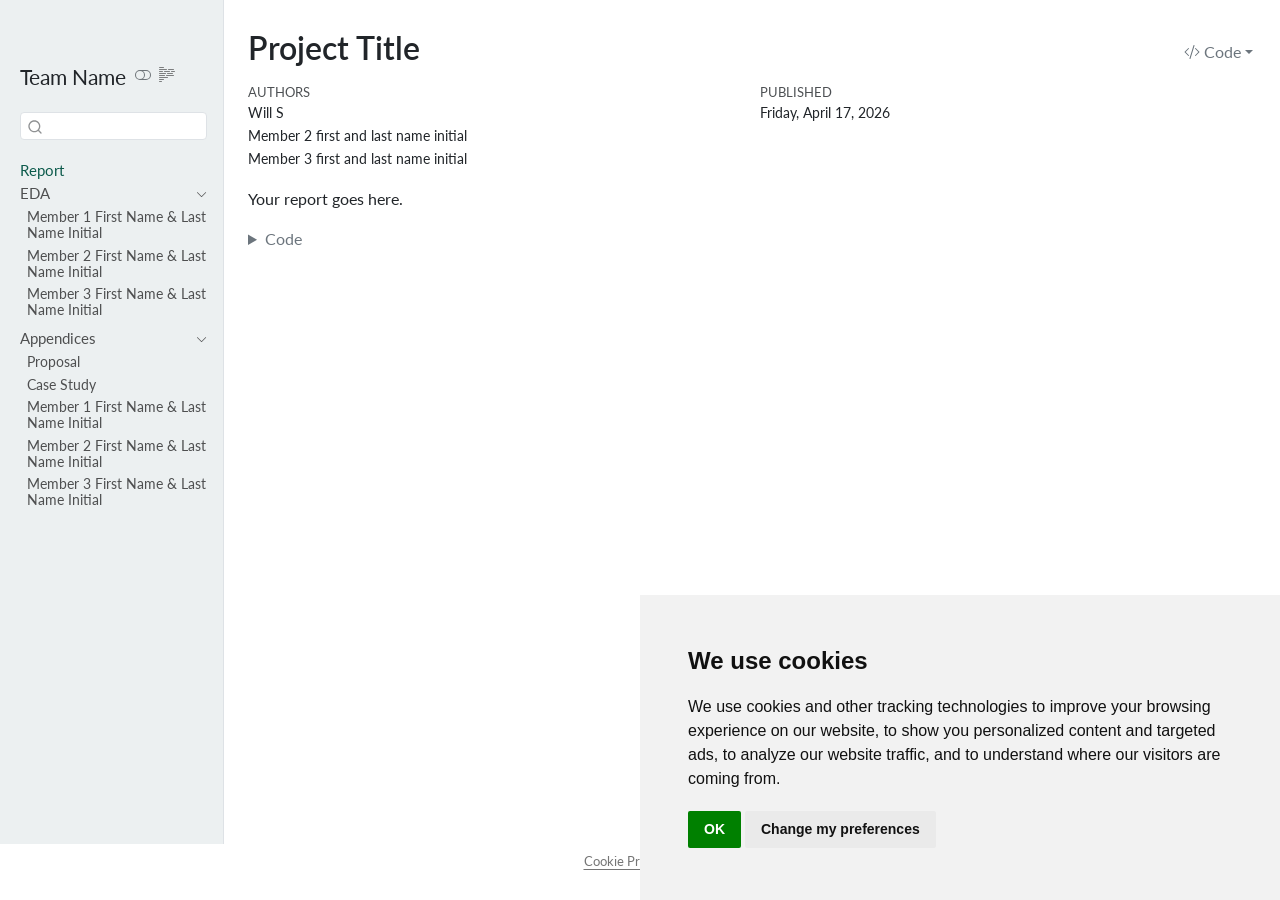
==== commit a8629620: "Built site for gh-pages" ====
--- a/index.html
+++ b/index.html
@@ -2,7 +2,7 @@
 <html xmlns="http://www.w3.org/1999/xhtml" lang="en" xml:lang="en"><head>
 
 <meta charset="utf-8">
-<meta name="generator" content="quarto-1.9.37">
+<meta name="generator" content="quarto-1.6.42">
 
 <meta name="viewport" content="width=device-width, initial-scale=1.0, user-scalable=yes">
 
@@ -12,9 +12,6 @@
 
 <title>Project Title</title>
 <style>
-/* Default styles provided by pandoc.
-** See https://pandoc.org/MANUAL.html#variables-for-html for config info.
-*/
 code{white-space: pre-wrap;}
 span.smallcaps{font-variant: small-caps;}
 div.columns{display: flex; gap: min(4vw, 1.5em);}
@@ -27,9 +24,8 @@
   vertical-align: middle;
 }
 /* CSS for syntax highlighting */
-html { -webkit-text-size-adjust: 100%; }
 pre > code.sourceCode { white-space: pre; position: relative; }
-pre > code.sourceCode > span { display: inline-block; line-height: 1.25; }
+pre > code.sourceCode > span { line-height: 1.25; }
 pre > code.sourceCode > span:empty { height: 1.2em; }
 .sourceCode { overflow: visible; }
 code.sourceCode > span { color: inherit; text-decoration: inherit; }
@@ -40,7 +36,7 @@
 }
 @media print {
 pre > code.sourceCode { white-space: pre-wrap; }
-pre > code.sourceCode > span { text-indent: -5em; padding-left: 5em; }
+pre > code.sourceCode > span { display: inline-block; text-indent: -5em; padding-left: 5em; }
 }
 pre.numberSource code
   { counter-reset: source-line 0; }
@@ -73,20 +69,17 @@
 <link href="./eda/eda-member1.html" rel="next">
 <script src="site_libs/cookie-consent/cookie-consent.js"></script>
 <link href="site_libs/cookie-consent/cookie-consent.css" rel="stylesheet">
-<script src="site_libs/quarto-html/quarto.js" type="module"></script>
-<script src="site_libs/quarto-html/tabsets/tabsets.js" type="module"></script>
+<script src="site_libs/quarto-html/quarto.js"></script>
 <script src="site_libs/quarto-html/popper.min.js"></script>
 <script src="site_libs/quarto-html/tippy.umd.min.js"></script>
 <script src="site_libs/quarto-html/anchor.min.js"></script>
 <link href="site_libs/quarto-html/tippy.css" rel="stylesheet">
-<link href="site_libs/quarto-html/quarto-syntax-highlighting-7f8f88aac4f3542376d5c11b86a4c14d.css" rel="stylesheet" class="quarto-color-scheme" id="quarto-text-highlighting-styles">
-<link href="site_libs/quarto-html/quarto-syntax-highlighting-dark-d0ae9245876894da5ac7e18953ecc5cc.css" rel="stylesheet" class="quarto-color-scheme quarto-color-alternate" id="quarto-text-highlighting-styles">
-<link href="site_libs/quarto-html/quarto-syntax-highlighting-7f8f88aac4f3542376d5c11b86a4c14d.css" rel="stylesheet" class="quarto-color-scheme-extra" id="quarto-text-highlighting-styles">
+<link href="site_libs/quarto-html/quarto-syntax-highlighting-2f5df379a58b258e96c21c0638c20c03.css" rel="stylesheet" class="quarto-color-scheme" id="quarto-text-highlighting-styles">
+<link href="site_libs/quarto-html/quarto-syntax-highlighting-dark-b53751a350365c71b6c909e95f209ed1.css" rel="prefetch" class="quarto-color-scheme quarto-color-alternate" id="quarto-text-highlighting-styles">
 <script src="site_libs/bootstrap/bootstrap.min.js"></script>
 <link href="site_libs/bootstrap/bootstrap-icons.css" rel="stylesheet">
-<link href="site_libs/bootstrap/bootstrap-57ca86f72f53cb4f4d9d5955dbf084ec.min.css" rel="stylesheet" append-hash="true" class="quarto-color-scheme" id="quarto-bootstrap" data-mode="light">
-<link href="site_libs/bootstrap/bootstrap-dark-5fb92d1800090af7833eba181834ae86.min.css" rel="stylesheet" append-hash="true" class="quarto-color-scheme quarto-color-alternate" id="quarto-bootstrap" data-mode="dark">
-<link href="site_libs/bootstrap/bootstrap-57ca86f72f53cb4f4d9d5955dbf084ec.min.css" rel="stylesheet" append-hash="true" class="quarto-color-scheme-extra" id="quarto-bootstrap" data-mode="light">
+<link href="site_libs/bootstrap/bootstrap-776156011bf9a47574f51fb678eb6fa0.min.css" rel="stylesheet" append-hash="true" class="quarto-color-scheme" id="quarto-bootstrap" data-mode="light">
+<link href="site_libs/bootstrap/bootstrap-dark-8465f8d434eef9236d0414d6dde8ec04.min.css" rel="prefetch" append-hash="true" class="quarto-color-scheme quarto-color-alternate" id="quarto-bootstrap" data-mode="dark">
 <script id="quarto-search-options" type="application/json">{
   "location": "sidebar",
   "copy-button": false,
@@ -138,169 +131,7 @@
 <link rel="stylesheet" href="style/custom.css">
 </head>
 
-<body class="nav-sidebar docked quarto-light"><script id="quarto-html-before-body" type="application/javascript">
-    const toggleBodyColorMode = (bsSheetEl) => {
-      const mode = bsSheetEl.getAttribute("data-mode");
-      const bodyEl = window.document.querySelector("body");
-      if (mode === "dark") {
-        bodyEl.classList.add("quarto-dark");
-        bodyEl.classList.remove("quarto-light");
-      } else {
-        bodyEl.classList.add("quarto-light");
-        bodyEl.classList.remove("quarto-dark");
-      }
-    }
-    const toggleBodyColorPrimary = () => {
-      const bsSheetEl = window.document.querySelector("link#quarto-bootstrap:not([rel=disabled-stylesheet])");
-      if (bsSheetEl) {
-        toggleBodyColorMode(bsSheetEl);
-      }
-    }
-    const setColorSchemeToggle = (alternate) => {
-      const toggles = window.document.querySelectorAll('.quarto-color-scheme-toggle');
-      for (let i=0; i < toggles.length; i++) {
-        const toggle = toggles[i];
-        if (toggle) {
-          if (alternate) {
-            toggle.classList.add("alternate");
-          } else {
-            toggle.classList.remove("alternate");
-          }
-        }
-      }
-    };
-    const toggleColorMode = (alternate) => {
-      // Switch the stylesheets
-      const primaryStylesheets = window.document.querySelectorAll('link.quarto-color-scheme:not(.quarto-color-alternate)');
-      const alternateStylesheets = window.document.querySelectorAll('link.quarto-color-scheme.quarto-color-alternate');
-      manageTransitions('#quarto-margin-sidebar .nav-link', false);
-      if (alternate) {
-        // note: dark is layered on light, we don't disable primary!
-        enableStylesheet(alternateStylesheets);
-        for (const sheetNode of alternateStylesheets) {
-          if (sheetNode.id === "quarto-bootstrap") {
-            toggleBodyColorMode(sheetNode);
-          }
-        }
-      } else {
-        disableStylesheet(alternateStylesheets);
-        enableStylesheet(primaryStylesheets)
-        toggleBodyColorPrimary();
-      }
-      manageTransitions('#quarto-margin-sidebar .nav-link', true);
-      // Switch the toggles
-      setColorSchemeToggle(alternate)
-      // Hack to workaround the fact that safari doesn't
-      // properly recolor the scrollbar when toggling (#1455)
-      if (navigator.userAgent.indexOf('Safari') > 0 && navigator.userAgent.indexOf('Chrome') == -1) {
-        manageTransitions("body", false);
-        window.scrollTo(0, 1);
-        setTimeout(() => {
-          window.scrollTo(0, 0);
-          manageTransitions("body", true);
-        }, 40);
-      }
-    }
-    const disableStylesheet = (stylesheets) => {
-      for (let i=0; i < stylesheets.length; i++) {
-        const stylesheet = stylesheets[i];
-        stylesheet.rel = 'disabled-stylesheet';
-      }
-    }
-    const enableStylesheet = (stylesheets) => {
-      for (let i=0; i < stylesheets.length; i++) {
-        const stylesheet = stylesheets[i];
-        if(stylesheet.rel !== 'stylesheet') { // for Chrome, which will still FOUC without this check
-          stylesheet.rel = 'stylesheet';
-        }
-      }
-    }
-    const manageTransitions = (selector, allowTransitions) => {
-      const els = window.document.querySelectorAll(selector);
-      for (let i=0; i < els.length; i++) {
-        const el = els[i];
-        if (allowTransitions) {
-          el.classList.remove('notransition');
-        } else {
-          el.classList.add('notransition');
-        }
-      }
-    }
-    const isFileUrl = () => {
-      return window.location.protocol === 'file:';
-    }
-    const hasAlternateSentinel = () => {
-      let styleSentinel = getColorSchemeSentinel();
-      if (styleSentinel !== null) {
-        return styleSentinel === "alternate";
-      } else {
-        return false;
-      }
-    }
-    const setStyleSentinel = (alternate) => {
-      const value = alternate ? "alternate" : "default";
-      if (!isFileUrl()) {
-        window.localStorage.setItem("quarto-color-scheme", value);
-      } else {
-        localAlternateSentinel = value;
-      }
-    }
-    const getColorSchemeSentinel = () => {
-      if (!isFileUrl()) {
-        const storageValue = window.localStorage.getItem("quarto-color-scheme");
-        return storageValue != null ? storageValue : localAlternateSentinel;
-      } else {
-        return localAlternateSentinel;
-      }
-    }
-    const toggleGiscusIfUsed = (isAlternate, darkModeDefault) => {
-      const baseTheme = document.querySelector('#giscus-base-theme')?.value ?? 'light';
-      const alternateTheme = document.querySelector('#giscus-alt-theme')?.value ?? 'dark';
-      let newTheme = '';
-      if(authorPrefersDark) {
-        newTheme = isAlternate ? baseTheme : alternateTheme;
-      } else {
-        newTheme = isAlternate ? alternateTheme : baseTheme;
-      }
-      const changeGiscusTheme = () => {
-        // From: https://github.com/giscus/giscus/issues/336
-        const sendMessage = (message) => {
-          const iframe = document.querySelector('iframe.giscus-frame');
-          if (!iframe) return;
-          iframe.contentWindow.postMessage({ giscus: message }, 'https://giscus.app');
-        }
-        sendMessage({
-          setConfig: {
-            theme: newTheme
-          }
-        });
-      }
-      const isGiscussLoaded = window.document.querySelector('iframe.giscus-frame') !== null;
-      if (isGiscussLoaded) {
-        changeGiscusTheme();
-      }
-    };
-    const authorPrefersDark = false;
-    const darkModeDefault = authorPrefersDark;
-      document.querySelector('link#quarto-text-highlighting-styles.quarto-color-scheme-extra').rel = 'disabled-stylesheet';
-      document.querySelector('link#quarto-bootstrap.quarto-color-scheme-extra').rel = 'disabled-stylesheet';
-    let localAlternateSentinel = darkModeDefault ? 'alternate' : 'default';
-    // Dark / light mode switch
-    window.quartoToggleColorScheme = () => {
-      // Read the current dark / light value
-      let toAlternate = !hasAlternateSentinel();
-      toggleColorMode(toAlternate);
-      setStyleSentinel(toAlternate);
-      toggleGiscusIfUsed(toAlternate, darkModeDefault);
-      window.dispatchEvent(new Event('resize'));
-    };
-    // Switch to dark mode if need be
-    if (hasAlternateSentinel()) {
-      toggleColorMode(true);
-    } else {
-      toggleColorMode(false);
-    }
-  </script>
+<body class="nav-sidebar docked">
 
 <div id="quarto-search-results"></div>
   <header id="quarto-header" class="headroom fixed-top">
@@ -324,8 +155,7 @@
   <nav id="quarto-sidebar" class="sidebar collapse collapse-horizontal quarto-sidebar-collapse-item sidebar-navigation docked overflow-auto">
     <div class="pt-lg-2 mt-2 text-left sidebar-header sidebar-header-stacked">
       <a href="./index.html" class="sidebar-logo-link">
-      <img src="./assets/sidebar-logo.png" alt="Random negative space illustration" class="sidebar-logo light-content py-0 d-lg-inline d-none">
-      <img src="./assets/sidebar-logo.png" alt="Random negative space illustration" class="sidebar-logo dark-content py-0 d-lg-inline d-none">
+      <img src="./assets/sidebar-logo.png" alt="" class="sidebar-logo py-0 d-lg-inline d-none">
       </a>
     <div class="sidebar-title mb-0 py-0">
       <a href="./">Team Name</a> 
@@ -424,7 +254,6 @@
 <!-- main -->
 <main class="content column-page-right" id="quarto-document-content">
 
-
 <header id="title-block-header" class="quarto-title-block default">
 <div class="quarto-title">
 <div class="quarto-title-block"><div><h1 class="title">Project Title</h1><button type="button" class="btn code-tools-button dropdown-toggle" id="quarto-code-tools-menu" data-bs-toggle="dropdown" aria-expanded="false"><i class="bi"></i> Code</button><ul class="dropdown-menu dropdown-menu-end" aria-labelelledby="quarto-code-tools-menu"><li><a id="quarto-show-all-code" class="dropdown-item" href="javascript:void(0)" role="button">Show All Code</a></li><li><a id="quarto-hide-all-code" class="dropdown-item" href="javascript:void(0)" role="button">Hide All Code</a></li><li><hr class="dropdown-divider"></li><li><a id="quarto-view-source" class="dropdown-item" href="javascript:void(0)" role="button">View Source</a></li></ul></div></div>
@@ -446,7 +275,7 @@
     <div>
     <div class="quarto-title-meta-heading">Published</div>
     <div class="quarto-title-meta-contents">
-      <p class="date">Friday, April 10, 2026</p>
+      <p class="date">Friday, April 17, 2026</p>
     </div>
   </div>
   
@@ -462,7 +291,7 @@
 <div class="cell">
 <details class="code-fold">
 <summary>Code</summary>
-<div class="code-copy-outer-scaffold"><div class="sourceCode cell-code" id="cb1"><pre class="sourceCode numberSource r number-lines code-with-copy"><code class="sourceCode r"><span id="cb1-1"><a href="#cb1-1"></a><span class="co"># a test code chunk</span></span></code></pre></div><button title="Copy to Clipboard" class="code-copy-button"><i class="bi"></i></button></div>
+<div class="sourceCode cell-code" id="cb1"><pre class="sourceCode numberSource r number-lines code-with-copy"><code class="sourceCode r"><span id="cb1-1"><a href="#cb1-1"></a><span class="co"># a test code chunk</span></span></code><button title="Copy to Clipboard" class="code-copy-button"><i class="bi"></i></button></pre></div>
 </details>
 </div>
 
@@ -472,312 +301,436 @@
 
 </main> <!-- /main -->
 <script id="quarto-html-after-body" type="application/javascript">
-  window.document.addEventListener("DOMContentLoaded", function (event) {
-    // Ensure there is a toggle, if there isn't float one in the top right
-    if (window.document.querySelector('.quarto-color-scheme-toggle') === null) {
-      const a = window.document.createElement('a');
-      a.classList.add('top-right');
-      a.classList.add('quarto-color-scheme-toggle');
-      a.href = "";
-      a.onclick = function() { try { window.quartoToggleColorScheme(); } catch {} return false; };
-      const i = window.document.createElement("i");
-      i.classList.add('bi');
-      a.appendChild(i);
-      window.document.body.appendChild(a);
-    }
-    setColorSchemeToggle(hasAlternateSentinel())
-    const icon = "";
-    const anchorJS = new window.AnchorJS();
-    anchorJS.options = {
-      placement: 'right',
-      icon: icon
-    };
-    anchorJS.add('.anchored');
-    const isCodeAnnotation = (el) => {
-      for (const clz of el.classList) {
-        if (clz.startsWith('code-annotation-')) {                     
-          return true;
-        }
-      }
+window.document.addEventListener("DOMContentLoaded", function (event) {
+  const toggleBodyColorMode = (bsSheetEl) => {
+    const mode = bsSheetEl.getAttribute("data-mode");
+    const bodyEl = window.document.querySelector("body");
+    if (mode === "dark") {
+      bodyEl.classList.add("quarto-dark");
+      bodyEl.classList.remove("quarto-light");
+    } else {
+      bodyEl.classList.add("quarto-light");
+      bodyEl.classList.remove("quarto-dark");
+    }
+  }
+  const toggleBodyColorPrimary = () => {
+    const bsSheetEl = window.document.querySelector("link#quarto-bootstrap");
+    if (bsSheetEl) {
+      toggleBodyColorMode(bsSheetEl);
+    }
+  }
+  toggleBodyColorPrimary();  
+  const disableStylesheet = (stylesheets) => {
+    for (let i=0; i < stylesheets.length; i++) {
+      const stylesheet = stylesheets[i];
+      stylesheet.rel = 'prefetch';
+    }
+  }
+  const enableStylesheet = (stylesheets) => {
+    for (let i=0; i < stylesheets.length; i++) {
+      const stylesheet = stylesheets[i];
+      stylesheet.rel = 'stylesheet';
+    }
+  }
+  const manageTransitions = (selector, allowTransitions) => {
+    const els = window.document.querySelectorAll(selector);
+    for (let i=0; i < els.length; i++) {
+      const el = els[i];
+      if (allowTransitions) {
+        el.classList.remove('notransition');
+      } else {
+        el.classList.add('notransition');
+      }
+    }
+  }
+  const toggleGiscusIfUsed = (isAlternate, darkModeDefault) => {
+    const baseTheme = document.querySelector('#giscus-base-theme')?.value ?? 'light';
+    const alternateTheme = document.querySelector('#giscus-alt-theme')?.value ?? 'dark';
+    let newTheme = '';
+    if(darkModeDefault) {
+      newTheme = isAlternate ? baseTheme : alternateTheme;
+    } else {
+      newTheme = isAlternate ? alternateTheme : baseTheme;
+    }
+    const changeGiscusTheme = () => {
+      // From: https://github.com/giscus/giscus/issues/336
+      const sendMessage = (message) => {
+        const iframe = document.querySelector('iframe.giscus-frame');
+        if (!iframe) return;
+        iframe.contentWindow.postMessage({ giscus: message }, 'https://giscus.app');
+      }
+      sendMessage({
+        setConfig: {
+          theme: newTheme
+        }
+      });
+    }
+    const isGiscussLoaded = window.document.querySelector('iframe.giscus-frame') !== null;
+    if (isGiscussLoaded) {
+      changeGiscusTheme();
+    }
+  }
+  const toggleColorMode = (alternate) => {
+    // Switch the stylesheets
+    const alternateStylesheets = window.document.querySelectorAll('link.quarto-color-scheme.quarto-color-alternate');
+    manageTransitions('#quarto-margin-sidebar .nav-link', false);
+    if (alternate) {
+      enableStylesheet(alternateStylesheets);
+      for (const sheetNode of alternateStylesheets) {
+        if (sheetNode.id === "quarto-bootstrap") {
+          toggleBodyColorMode(sheetNode);
+        }
+      }
+    } else {
+      disableStylesheet(alternateStylesheets);
+      toggleBodyColorPrimary();
+    }
+    manageTransitions('#quarto-margin-sidebar .nav-link', true);
+    // Switch the toggles
+    const toggles = window.document.querySelectorAll('.quarto-color-scheme-toggle');
+    for (let i=0; i < toggles.length; i++) {
+      const toggle = toggles[i];
+      if (toggle) {
+        if (alternate) {
+          toggle.classList.add("alternate");     
+        } else {
+          toggle.classList.remove("alternate");
+        }
+      }
+    }
+    // Hack to workaround the fact that safari doesn't
+    // properly recolor the scrollbar when toggling (#1455)
+    if (navigator.userAgent.indexOf('Safari') > 0 && navigator.userAgent.indexOf('Chrome') == -1) {
+      manageTransitions("body", false);
+      window.scrollTo(0, 1);
+      setTimeout(() => {
+        window.scrollTo(0, 0);
+        manageTransitions("body", true);
+      }, 40);  
+    }
+  }
+  const isFileUrl = () => { 
+    return window.location.protocol === 'file:';
+  }
+  const hasAlternateSentinel = () => {  
+    let styleSentinel = getColorSchemeSentinel();
+    if (styleSentinel !== null) {
+      return styleSentinel === "alternate";
+    } else {
       return false;
     }
-    const onCopySuccess = function(e) {
-      // button target
-      const button = e.trigger;
-      // don't keep focus
-      button.blur();
-      // flash "checked"
-      button.classList.add('code-copy-button-checked');
-      var currentTitle = button.getAttribute("title");
-      button.setAttribute("title", "Copied!");
-      let tooltip;
-      if (window.bootstrap) {
-        button.setAttribute("data-bs-toggle", "tooltip");
-        button.setAttribute("data-bs-placement", "left");
-        button.setAttribute("data-bs-title", "Copied!");
-        tooltip = new bootstrap.Tooltip(button, 
-          { trigger: "manual", 
-            customClass: "code-copy-button-tooltip",
-            offset: [0, -8]});
-        tooltip.show();    
-      }
-      setTimeout(function() {
-        if (tooltip) {
-          tooltip.hide();
-          button.removeAttribute("data-bs-title");
-          button.removeAttribute("data-bs-toggle");
-          button.removeAttribute("data-bs-placement");
-        }
-        button.setAttribute("title", currentTitle);
-        button.classList.remove('code-copy-button-checked');
-      }, 1000);
-      // clear code selection
-      e.clearSelection();
-    }
-    const getTextToCopy = function(trigger) {
-      const outerScaffold = trigger.parentElement.cloneNode(true);
-      const codeEl = outerScaffold.querySelector('code');
+  }
+  const setStyleSentinel = (alternate) => {
+    const value = alternate ? "alternate" : "default";
+    if (!isFileUrl()) {
+      window.localStorage.setItem("quarto-color-scheme", value);
+    } else {
+      localAlternateSentinel = value;
+    }
+  }
+  const getColorSchemeSentinel = () => {
+    if (!isFileUrl()) {
+      const storageValue = window.localStorage.getItem("quarto-color-scheme");
+      return storageValue != null ? storageValue : localAlternateSentinel;
+    } else {
+      return localAlternateSentinel;
+    }
+  }
+  const darkModeDefault = false;
+  let localAlternateSentinel = darkModeDefault ? 'alternate' : 'default';
+  // Dark / light mode switch
+  window.quartoToggleColorScheme = () => {
+    // Read the current dark / light value 
+    let toAlternate = !hasAlternateSentinel();
+    toggleColorMode(toAlternate);
+    setStyleSentinel(toAlternate);
+    toggleGiscusIfUsed(toAlternate, darkModeDefault);
+  };
+  // Ensure there is a toggle, if there isn't float one in the top right
+  if (window.document.querySelector('.quarto-color-scheme-toggle') === null) {
+    const a = window.document.createElement('a');
+    a.classList.add('top-right');
+    a.classList.add('quarto-color-scheme-toggle');
+    a.href = "";
+    a.onclick = function() { try { window.quartoToggleColorScheme(); } catch {} return false; };
+    const i = window.document.createElement("i");
+    i.classList.add('bi');
+    a.appendChild(i);
+    window.document.body.appendChild(a);
+  }
+  // Switch to dark mode if need be
+  if (hasAlternateSentinel()) {
+    toggleColorMode(true);
+  } else {
+    toggleColorMode(false);
+  }
+  const icon = "";
+  const anchorJS = new window.AnchorJS();
+  anchorJS.options = {
+    placement: 'right',
+    icon: icon
+  };
+  anchorJS.add('.anchored');
+  const isCodeAnnotation = (el) => {
+    for (const clz of el.classList) {
+      if (clz.startsWith('code-annotation-')) {                     
+        return true;
+      }
+    }
+    return false;
+  }
+  const onCopySuccess = function(e) {
+    // button target
+    const button = e.trigger;
+    // don't keep focus
+    button.blur();
+    // flash "checked"
+    button.classList.add('code-copy-button-checked');
+    var currentTitle = button.getAttribute("title");
+    button.setAttribute("title", "Copied!");
+    let tooltip;
+    if (window.bootstrap) {
+      button.setAttribute("data-bs-toggle", "tooltip");
+      button.setAttribute("data-bs-placement", "left");
+      button.setAttribute("data-bs-title", "Copied!");
+      tooltip = new bootstrap.Tooltip(button, 
+        { trigger: "manual", 
+          customClass: "code-copy-button-tooltip",
+          offset: [0, -8]});
+      tooltip.show();    
+    }
+    setTimeout(function() {
+      if (tooltip) {
+        tooltip.hide();
+        button.removeAttribute("data-bs-title");
+        button.removeAttribute("data-bs-toggle");
+        button.removeAttribute("data-bs-placement");
+      }
+      button.setAttribute("title", currentTitle);
+      button.classList.remove('code-copy-button-checked');
+    }, 1000);
+    // clear code selection
+    e.clearSelection();
+  }
+  const getTextToCopy = function(trigger) {
+      const codeEl = trigger.previousElementSibling.cloneNode(true);
       for (const childEl of codeEl.children) {
         if (isCodeAnnotation(childEl)) {
           childEl.remove();
         }
       }
       return codeEl.innerText;
-    }
-    const clipboard = new window.ClipboardJS('.code-copy-button:not([data-in-quarto-modal])', {
-      text: getTextToCopy
+  }
+  const clipboard = new window.ClipboardJS('.code-copy-button:not([data-in-quarto-modal])', {
+    text: getTextToCopy
+  });
+  clipboard.on('success', onCopySuccess);
+  if (window.document.getElementById('quarto-embedded-source-code-modal')) {
+    const clipboardModal = new window.ClipboardJS('.code-copy-button[data-in-quarto-modal]', {
+      text: getTextToCopy,
+      container: window.document.getElementById('quarto-embedded-source-code-modal')
     });
-    clipboard.on('success', onCopySuccess);
-    if (window.document.getElementById('quarto-embedded-source-code-modal')) {
-      const clipboardModal = new window.ClipboardJS('.code-copy-button[data-in-quarto-modal]', {
-        text: getTextToCopy,
-        container: window.document.getElementById('quarto-embedded-source-code-modal')
-      });
-      clipboardModal.on('success', onCopySuccess);
-    }
-    const viewSource = window.document.getElementById('quarto-view-source') ||
-                       window.document.getElementById('quarto-code-tools-source');
-    if (viewSource) {
-      const sourceUrl = viewSource.getAttribute("data-quarto-source-url");
-      viewSource.addEventListener("click", function(e) {
-        if (sourceUrl) {
-          // rstudio viewer pane
-          if (/\bcapabilities=\b/.test(window.location)) {
-            window.open(sourceUrl);
+    clipboardModal.on('success', onCopySuccess);
+  }
+  const viewSource = window.document.getElementById('quarto-view-source') ||
+                     window.document.getElementById('quarto-code-tools-source');
+  if (viewSource) {
+    const sourceUrl = viewSource.getAttribute("data-quarto-source-url");
+    viewSource.addEventListener("click", function(e) {
+      if (sourceUrl) {
+        // rstudio viewer pane
+        if (/\bcapabilities=\b/.test(window.location)) {
+          window.open(sourceUrl);
+        } else {
+          window.location.href = sourceUrl;
+        }
+      } else {
+        const modal = new bootstrap.Modal(document.getElementById('quarto-embedded-source-code-modal'));
+        modal.show();
+      }
+      return false;
+    });
+  }
+  function toggleCodeHandler(show) {
+    return function(e) {
+      const detailsSrc = window.document.querySelectorAll(".cell > details > .sourceCode");
+      for (let i=0; i<detailsSrc.length; i++) {
+        const details = detailsSrc[i].parentElement;
+        if (show) {
+          details.open = true;
+        } else {
+          details.removeAttribute("open");
+        }
+      }
+      const cellCodeDivs = window.document.querySelectorAll(".cell > .sourceCode");
+      const fromCls = show ? "hidden" : "unhidden";
+      const toCls = show ? "unhidden" : "hidden";
+      for (let i=0; i<cellCodeDivs.length; i++) {
+        const codeDiv = cellCodeDivs[i];
+        if (codeDiv.classList.contains(fromCls)) {
+          codeDiv.classList.remove(fromCls);
+          codeDiv.classList.add(toCls);
+        } 
+      }
+      return false;
+    }
+  }
+  const hideAllCode = window.document.getElementById("quarto-hide-all-code");
+  if (hideAllCode) {
+    hideAllCode.addEventListener("click", toggleCodeHandler(false));
+  }
+  const showAllCode = window.document.getElementById("quarto-show-all-code");
+  if (showAllCode) {
+    showAllCode.addEventListener("click", toggleCodeHandler(true));
+  }
+    var localhostRegex = new RegExp(/^(?:http|https):\/\/localhost\:?[0-9]*\//);
+    var mailtoRegex = new RegExp(/^mailto:/);
+      var filterRegex = new RegExp('/' + window.location.host + '/');
+    var isInternal = (href) => {
+        return filterRegex.test(href) || localhostRegex.test(href) || mailtoRegex.test(href);
+    }
+    // Inspect non-navigation links and adorn them if external
+ 	var links = window.document.querySelectorAll('a[href]:not(.nav-link):not(.navbar-brand):not(.toc-action):not(.sidebar-link):not(.sidebar-item-toggle):not(.pagination-link):not(.no-external):not([aria-hidden]):not(.dropdown-item):not(.quarto-navigation-tool):not(.about-link)');
+    for (var i=0; i<links.length; i++) {
+      const link = links[i];
+      if (!isInternal(link.href)) {
+        // undo the damage that might have been done by quarto-nav.js in the case of
+        // links that we want to consider external
+        if (link.dataset.originalHref !== undefined) {
+          link.href = link.dataset.originalHref;
+        }
+          // target, if specified
+          link.setAttribute("target", "_blank");
+          if (link.getAttribute("rel") === null) {
+            link.setAttribute("rel", "noopener");
+          }
+      }
+    }
+  function tippyHover(el, contentFn, onTriggerFn, onUntriggerFn) {
+    const config = {
+      allowHTML: true,
+      maxWidth: 500,
+      delay: 100,
+      arrow: false,
+      appendTo: function(el) {
+          return el.parentElement;
+      },
+      interactive: true,
+      interactiveBorder: 10,
+      theme: 'quarto',
+      placement: 'bottom-start',
+    };
+    if (contentFn) {
+      config.content = contentFn;
+    }
+    if (onTriggerFn) {
+      config.onTrigger = onTriggerFn;
+    }
+    if (onUntriggerFn) {
+      config.onUntrigger = onUntriggerFn;
+    }
+    window.tippy(el, config); 
+  }
+  const noterefs = window.document.querySelectorAll('a[role="doc-noteref"]');
+  for (var i=0; i<noterefs.length; i++) {
+    const ref = noterefs[i];
+    tippyHover(ref, function() {
+      // use id or data attribute instead here
+      let href = ref.getAttribute('data-footnote-href') || ref.getAttribute('href');
+      try { href = new URL(href).hash; } catch {}
+      const id = href.replace(/^#\/?/, "");
+      const note = window.document.getElementById(id);
+      if (note) {
+        return note.innerHTML;
+      } else {
+        return "";
+      }
+    });
+  }
+  const xrefs = window.document.querySelectorAll('a.quarto-xref');
+  const processXRef = (id, note) => {
+    // Strip column container classes
+    const stripColumnClz = (el) => {
+      el.classList.remove("page-full", "page-columns");
+      if (el.children) {
+        for (const child of el.children) {
+          stripColumnClz(child);
+        }
+      }
+    }
+    stripColumnClz(note)
+    if (id === null || id.startsWith('sec-')) {
+      // Special case sections, only their first couple elements
+      const container = document.createElement("div");
+      if (note.children && note.children.length > 2) {
+        container.appendChild(note.children[0].cloneNode(true));
+        for (let i = 1; i < note.children.length; i++) {
+          const child = note.children[i];
+          if (child.tagName === "P" && child.innerText === "") {
+            continue;
           } else {
-            window.location.href = sourceUrl;
+            container.appendChild(child.cloneNode(true));
+            break;
+          }
+        }
+        if (window.Quarto?.typesetMath) {
+          window.Quarto.typesetMath(container);
+        }
+        return container.innerHTML
+      } else {
+        if (window.Quarto?.typesetMath) {
+          window.Quarto.typesetMath(note);
+        }
+        return note.innerHTML;
+      }
+    } else {
+      // Remove any anchor links if they are present
+      const anchorLink = note.querySelector('a.anchorjs-link');
+      if (anchorLink) {
+        anchorLink.remove();
+      }
+      if (window.Quarto?.typesetMath) {
+        window.Quarto.typesetMath(note);
+      }
+      if (note.classList.contains("callout")) {
+        return note.outerHTML;
+      } else {
+        return note.innerHTML;
+      }
+    }
+  }
+  for (var i=0; i<xrefs.length; i++) {
+    const xref = xrefs[i];
+    tippyHover(xref, undefined, function(instance) {
+      instance.disable();
+      let url = xref.getAttribute('href');
+      let hash = undefined; 
+      if (url.startsWith('#')) {
+        hash = url;
+      } else {
+        try { hash = new URL(url).hash; } catch {}
+      }
+      if (hash) {
+        const id = hash.replace(/^#\/?/, "");
+        const note = window.document.getElementById(id);
+        if (note !== null) {
+          try {
+            const html = processXRef(id, note.cloneNode(true));
+            instance.setContent(html);
+          } finally {
+            instance.enable();
+            instance.show();
           }
         } else {
-          const modal = new bootstrap.Modal(document.getElementById('quarto-embedded-source-code-modal'));
-          modal.show();
-        }
-        return false;
-      });
-    }
-    function toggleCodeHandler(show) {
-      return function(e) {
-        const detailsSrc = window.document.querySelectorAll(".cell > details > .sourceCode");
-        for (let i=0; i<detailsSrc.length; i++) {
-          const details = detailsSrc[i].parentElement;
-          if (show) {
-            details.open = true;
-          } else {
-            details.removeAttribute("open");
-          }
-        }
-        const cellCodeDivs = window.document.querySelectorAll(".cell > .sourceCode");
-        const fromCls = show ? "hidden" : "unhidden";
-        const toCls = show ? "unhidden" : "hidden";
-        for (let i=0; i<cellCodeDivs.length; i++) {
-          const codeDiv = cellCodeDivs[i];
-          if (codeDiv.classList.contains(fromCls)) {
-            codeDiv.classList.remove(fromCls);
-            codeDiv.classList.add(toCls);
-          } 
-        }
-        return false;
-      }
-    }
-    const hideAllCode = window.document.getElementById("quarto-hide-all-code");
-    if (hideAllCode) {
-      hideAllCode.addEventListener("click", toggleCodeHandler(false));
-    }
-    const showAllCode = window.document.getElementById("quarto-show-all-code");
-    if (showAllCode) {
-      showAllCode.addEventListener("click", toggleCodeHandler(true));
-    }
-      var localhostRegex = new RegExp(/^(?:http|https):\/\/localhost\:?[0-9]*\//);
-      var mailtoRegex = new RegExp(/^mailto:/);
-        var filterRegex = new RegExp('/' + window.location.host + '/');
-      var isInternal = (href) => {
-          return filterRegex.test(href) || localhostRegex.test(href) || mailtoRegex.test(href);
-      }
-      // Inspect non-navigation links and adorn them if external
-     var links = window.document.querySelectorAll('a[href]:not(.nav-link):not(.navbar-brand):not(.toc-action):not(.sidebar-link):not(.sidebar-item-toggle):not(.pagination-link):not(.no-external):not([aria-hidden]):not(.dropdown-item):not(.quarto-navigation-tool):not(.about-link)');
-      for (var i=0; i<links.length; i++) {
-        const link = links[i];
-        if (!isInternal(link.href)) {
-          // undo the damage that might have been done by quarto-nav.js in the case of
-          // links that we want to consider external
-          if (link.dataset.originalHref !== undefined) {
-            link.href = link.dataset.originalHref;
-          }
-            // target, if specified
-            link.setAttribute("target", "_blank");
-            if (link.getAttribute("rel") === null) {
-              link.setAttribute("rel", "noopener");
-            }
-        }
-      }
-    function tippyHover(el, contentFn, onTriggerFn, onUntriggerFn) {
-      const config = {
-        allowHTML: true,
-        maxWidth: 500,
-        delay: 100,
-        arrow: false,
-        appendTo: function(el) {
-            return el.parentElement;
-        },
-        interactive: true,
-        interactiveBorder: 10,
-        theme: 'quarto',
-        placement: 'bottom-start',
-      };
-      if (contentFn) {
-        config.content = contentFn;
-      }
-      if (onTriggerFn) {
-        config.onTrigger = onTriggerFn;
-      }
-      if (onUntriggerFn) {
-        config.onUntrigger = onUntriggerFn;
-      }
-      window.tippy(el, config); 
-    }
-    const noterefs = window.document.querySelectorAll('a[role="doc-noteref"]');
-    for (var i=0; i<noterefs.length; i++) {
-      const ref = noterefs[i];
-      tippyHover(ref, function() {
-        // use id or data attribute instead here
-        let href = ref.getAttribute('data-footnote-href') || ref.getAttribute('href');
-        try { href = new URL(href).hash; } catch {}
-        const id = href.replace(/^#\/?/, "");
-        const note = window.document.getElementById(id);
-        if (note) {
-          return note.innerHTML;
-        } else {
-          return "";
-        }
-      });
-    }
-    const xrefs = window.document.querySelectorAll('a.quarto-xref');
-    const processXRef = (id, note) => {
-      // Strip column container classes
-      const stripColumnClz = (el) => {
-        el.classList.remove("page-full", "page-columns");
-        if (el.children) {
-          for (const child of el.children) {
-            stripColumnClz(child);
-          }
-        }
-      }
-      stripColumnClz(note)
-      if (id === null || id.startsWith('sec-')) {
-        // Special case sections, only their first couple elements
-        const container = document.createElement("div");
-        if (note.children && note.children.length > 2) {
-          container.appendChild(note.children[0].cloneNode(true));
-          for (let i = 1; i < note.children.length; i++) {
-            const child = note.children[i];
-            if (child.tagName === "P" && child.innerText === "") {
-              continue;
-            } else {
-              container.appendChild(child.cloneNode(true));
-              break;
-            }
-          }
-          if (window.Quarto?.typesetMath) {
-            window.Quarto.typesetMath(container);
-          }
-          return container.innerHTML
-        } else {
-          if (window.Quarto?.typesetMath) {
-            window.Quarto.typesetMath(note);
-          }
-          return note.innerHTML;
-        }
-      } else {
-        // Remove any anchor links if they are present
-        const anchorLink = note.querySelector('a.anchorjs-link');
-        if (anchorLink) {
-          anchorLink.remove();
-        }
-        if (window.Quarto?.typesetMath) {
-          window.Quarto.typesetMath(note);
-        }
-        if (note.classList.contains("callout")) {
-          return note.outerHTML;
-        } else {
-          return note.innerHTML;
-        }
-      }
-    }
-    for (var i=0; i<xrefs.length; i++) {
-      const xref = xrefs[i];
-      tippyHover(xref, undefined, function(instance) {
-        instance.disable();
-        let url = xref.getAttribute('href');
-        let hash = undefined; 
-        if (url.startsWith('#')) {
-          hash = url;
-        } else {
-          try { hash = new URL(url).hash; } catch {}
-        }
-        if (hash) {
-          const id = hash.replace(/^#\/?/, "");
-          const note = window.document.getElementById(id);
-          if (note !== null) {
-            try {
-              const html = processXRef(id, note.cloneNode(true));
-              instance.setContent(html);
-            } finally {
-              instance.enable();
-              instance.show();
-            }
-          } else {
-            // See if we can fetch this
-            fetch(url.split('#')[0])
-            .then(res => res.text())
-            .then(html => {
-              const parser = new DOMParser();
-              const htmlDoc = parser.parseFromString(html, "text/html");
-              const note = htmlDoc.getElementById(id);
-              if (note !== null) {
-                const html = processXRef(id, note);
-                instance.setContent(html);
-              } 
-            }).finally(() => {
-              instance.enable();
-              instance.show();
-            });
-          }
-        } else {
-          // See if we can fetch a full url (with no hash to target)
-          // This is a special case and we should probably do some content thinning / targeting
-          fetch(url)
+          // See if we can fetch this
+          fetch(url.split('#')[0])
           .then(res => res.text())
           .then(html => {
             const parser = new DOMParser();
             const htmlDoc = parser.parseFromString(html, "text/html");
-            const note = htmlDoc.querySelector('main.content');
+            const note = htmlDoc.getElementById(id);
             if (note !== null) {
-              // This should only happen for chapter cross references
-              // (since there is no id in the URL)
-              // remove the first header
-              if (note.children.length > 0 && note.children[0].tagName === "HEADER") {
-                note.children[0].remove();
-              }
-              const html = processXRef(null, note);
+              const html = processXRef(id, note);
               instance.setContent(html);
             } 
           }).finally(() => {
@@ -785,161 +738,185 @@
             instance.show();
           });
         }
-      }, function(instance) {
+      } else {
+        // See if we can fetch a full url (with no hash to target)
+        // This is a special case and we should probably do some content thinning / targeting
+        fetch(url)
+        .then(res => res.text())
+        .then(html => {
+          const parser = new DOMParser();
+          const htmlDoc = parser.parseFromString(html, "text/html");
+          const note = htmlDoc.querySelector('main.content');
+          if (note !== null) {
+            // This should only happen for chapter cross references
+            // (since there is no id in the URL)
+            // remove the first header
+            if (note.children.length > 0 && note.children[0].tagName === "HEADER") {
+              note.children[0].remove();
+            }
+            const html = processXRef(null, note);
+            instance.setContent(html);
+          } 
+        }).finally(() => {
+          instance.enable();
+          instance.show();
+        });
+      }
+    }, function(instance) {
+    });
+  }
+      let selectedAnnoteEl;
+      const selectorForAnnotation = ( cell, annotation) => {
+        let cellAttr = 'data-code-cell="' + cell + '"';
+        let lineAttr = 'data-code-annotation="' +  annotation + '"';
+        const selector = 'span[' + cellAttr + '][' + lineAttr + ']';
+        return selector;
+      }
+      const selectCodeLines = (annoteEl) => {
+        const doc = window.document;
+        const targetCell = annoteEl.getAttribute("data-target-cell");
+        const targetAnnotation = annoteEl.getAttribute("data-target-annotation");
+        const annoteSpan = window.document.querySelector(selectorForAnnotation(targetCell, targetAnnotation));
+        const lines = annoteSpan.getAttribute("data-code-lines").split(",");
+        const lineIds = lines.map((line) => {
+          return targetCell + "-" + line;
+        })
+        let top = null;
+        let height = null;
+        let parent = null;
+        if (lineIds.length > 0) {
+            //compute the position of the single el (top and bottom and make a div)
+            const el = window.document.getElementById(lineIds[0]);
+            top = el.offsetTop;
+            height = el.offsetHeight;
+            parent = el.parentElement.parentElement;
+          if (lineIds.length > 1) {
+            const lastEl = window.document.getElementById(lineIds[lineIds.length - 1]);
+            const bottom = lastEl.offsetTop + lastEl.offsetHeight;
+            height = bottom - top;
+          }
+          if (top !== null && height !== null && parent !== null) {
+            // cook up a div (if necessary) and position it 
+            let div = window.document.getElementById("code-annotation-line-highlight");
+            if (div === null) {
+              div = window.document.createElement("div");
+              div.setAttribute("id", "code-annotation-line-highlight");
+              div.style.position = 'absolute';
+              parent.appendChild(div);
+            }
+            div.style.top = top - 2 + "px";
+            div.style.height = height + 4 + "px";
+            div.style.left = 0;
+            let gutterDiv = window.document.getElementById("code-annotation-line-highlight-gutter");
+            if (gutterDiv === null) {
+              gutterDiv = window.document.createElement("div");
+              gutterDiv.setAttribute("id", "code-annotation-line-highlight-gutter");
+              gutterDiv.style.position = 'absolute';
+              const codeCell = window.document.getElementById(targetCell);
+              const gutter = codeCell.querySelector('.code-annotation-gutter');
+              gutter.appendChild(gutterDiv);
+            }
+            gutterDiv.style.top = top - 2 + "px";
+            gutterDiv.style.height = height + 4 + "px";
+          }
+          selectedAnnoteEl = annoteEl;
+        }
+      };
+      const unselectCodeLines = () => {
+        const elementsIds = ["code-annotation-line-highlight", "code-annotation-line-highlight-gutter"];
+        elementsIds.forEach((elId) => {
+          const div = window.document.getElementById(elId);
+          if (div) {
+            div.remove();
+          }
+        });
+        selectedAnnoteEl = undefined;
+      };
+        // Handle positioning of the toggle
+    window.addEventListener(
+      "resize",
+      throttle(() => {
+        elRect = undefined;
+        if (selectedAnnoteEl) {
+          selectCodeLines(selectedAnnoteEl);
+        }
+      }, 10)
+    );
+    function throttle(fn, ms) {
+    let throttle = false;
+    let timer;
+      return (...args) => {
+        if(!throttle) { // first call gets through
+            fn.apply(this, args);
+            throttle = true;
+        } else { // all the others get throttled
+            if(timer) clearTimeout(timer); // cancel #2
+            timer = setTimeout(() => {
+              fn.apply(this, args);
+              timer = throttle = false;
+            }, ms);
+        }
+      };
+    }
+      // Attach click handler to the DT
+      const annoteDls = window.document.querySelectorAll('dt[data-target-cell]');
+      for (const annoteDlNode of annoteDls) {
+        annoteDlNode.addEventListener('click', (event) => {
+          const clickedEl = event.target;
+          if (clickedEl !== selectedAnnoteEl) {
+            unselectCodeLines();
+            const activeEl = window.document.querySelector('dt[data-target-cell].code-annotation-active');
+            if (activeEl) {
+              activeEl.classList.remove('code-annotation-active');
+            }
+            selectCodeLines(clickedEl);
+            clickedEl.classList.add('code-annotation-active');
+          } else {
+            // Unselect the line
+            unselectCodeLines();
+            clickedEl.classList.remove('code-annotation-active');
+          }
+        });
+      }
+  const findCites = (el) => {
+    const parentEl = el.parentElement;
+    if (parentEl) {
+      const cites = parentEl.dataset.cites;
+      if (cites) {
+        return {
+          el,
+          cites: cites.split(' ')
+        };
+      } else {
+        return findCites(el.parentElement)
+      }
+    } else {
+      return undefined;
+    }
+  };
+  var bibliorefs = window.document.querySelectorAll('a[role="doc-biblioref"]');
+  for (var i=0; i<bibliorefs.length; i++) {
+    const ref = bibliorefs[i];
+    const citeInfo = findCites(ref);
+    if (citeInfo) {
+      tippyHover(citeInfo.el, function() {
+        var popup = window.document.createElement('div');
+        citeInfo.cites.forEach(function(cite) {
+          var citeDiv = window.document.createElement('div');
+          citeDiv.classList.add('hanging-indent');
+          citeDiv.classList.add('csl-entry');
+          var biblioDiv = window.document.getElementById('ref-' + cite);
+          if (biblioDiv) {
+            citeDiv.innerHTML = biblioDiv.innerHTML;
+          }
+          popup.appendChild(citeDiv);
+        });
+        return popup.innerHTML;
       });
     }
-        let selectedAnnoteEl;
-        const selectorForAnnotation = ( cell, annotation) => {
-          let cellAttr = 'data-code-cell="' + cell + '"';
-          let lineAttr = 'data-code-annotation="' +  annotation + '"';
-          const selector = 'span[' + cellAttr + '][' + lineAttr + ']';
-          return selector;
-        }
-        const selectCodeLines = (annoteEl) => {
-          const doc = window.document;
-          const targetCell = annoteEl.getAttribute("data-target-cell");
-          const targetAnnotation = annoteEl.getAttribute("data-target-annotation");
-          const annoteSpan = window.document.querySelector(selectorForAnnotation(targetCell, targetAnnotation));
-          const lines = annoteSpan.getAttribute("data-code-lines").split(",");
-          const lineIds = lines.map((line) => {
-            return targetCell + "-" + line;
-          })
-          let top = null;
-          let height = null;
-          let parent = null;
-          if (lineIds.length > 0) {
-              //compute the position of the single el (top and bottom and make a div)
-              const el = window.document.getElementById(lineIds[0]);
-              top = el.offsetTop;
-              height = el.offsetHeight;
-              parent = el.parentElement.parentElement;
-            if (lineIds.length > 1) {
-              const lastEl = window.document.getElementById(lineIds[lineIds.length - 1]);
-              const bottom = lastEl.offsetTop + lastEl.offsetHeight;
-              height = bottom - top;
-            }
-            if (top !== null && height !== null && parent !== null) {
-              // cook up a div (if necessary) and position it 
-              let div = window.document.getElementById("code-annotation-line-highlight");
-              if (div === null) {
-                div = window.document.createElement("div");
-                div.setAttribute("id", "code-annotation-line-highlight");
-                div.style.position = 'absolute';
-                parent.appendChild(div);
-              }
-              div.style.top = top - 2 + "px";
-              div.style.height = height + 4 + "px";
-              div.style.left = 0;
-              let gutterDiv = window.document.getElementById("code-annotation-line-highlight-gutter");
-              if (gutterDiv === null) {
-                gutterDiv = window.document.createElement("div");
-                gutterDiv.setAttribute("id", "code-annotation-line-highlight-gutter");
-                gutterDiv.style.position = 'absolute';
-                const codeCell = window.document.getElementById(targetCell);
-                const gutter = codeCell.querySelector('.code-annotation-gutter');
-                gutter.appendChild(gutterDiv);
-              }
-              gutterDiv.style.top = top - 2 + "px";
-              gutterDiv.style.height = height + 4 + "px";
-            }
-            selectedAnnoteEl = annoteEl;
-          }
-        };
-        const unselectCodeLines = () => {
-          const elementsIds = ["code-annotation-line-highlight", "code-annotation-line-highlight-gutter"];
-          elementsIds.forEach((elId) => {
-            const div = window.document.getElementById(elId);
-            if (div) {
-              div.remove();
-            }
-          });
-          selectedAnnoteEl = undefined;
-        };
-          // Handle positioning of the toggle
-      window.addEventListener(
-        "resize",
-        throttle(() => {
-          elRect = undefined;
-          if (selectedAnnoteEl) {
-            selectCodeLines(selectedAnnoteEl);
-          }
-        }, 10)
-      );
-      function throttle(fn, ms) {
-      let throttle = false;
-      let timer;
-        return (...args) => {
-          if(!throttle) { // first call gets through
-              fn.apply(this, args);
-              throttle = true;
-          } else { // all the others get throttled
-              if(timer) clearTimeout(timer); // cancel #2
-              timer = setTimeout(() => {
-                fn.apply(this, args);
-                timer = throttle = false;
-              }, ms);
-          }
-        };
-      }
-        // Attach click handler to the DT
-        const annoteDls = window.document.querySelectorAll('dt[data-target-cell]');
-        for (const annoteDlNode of annoteDls) {
-          annoteDlNode.addEventListener('click', (event) => {
-            const clickedEl = event.target;
-            if (clickedEl !== selectedAnnoteEl) {
-              unselectCodeLines();
-              const activeEl = window.document.querySelector('dt[data-target-cell].code-annotation-active');
-              if (activeEl) {
-                activeEl.classList.remove('code-annotation-active');
-              }
-              selectCodeLines(clickedEl);
-              clickedEl.classList.add('code-annotation-active');
-            } else {
-              // Unselect the line
-              unselectCodeLines();
-              clickedEl.classList.remove('code-annotation-active');
-            }
-          });
-        }
-    const findCites = (el) => {
-      const parentEl = el.parentElement;
-      if (parentEl) {
-        const cites = parentEl.dataset.cites;
-        if (cites) {
-          return {
-            el,
-            cites: cites.split(' ')
-          };
-        } else {
-          return findCites(el.parentElement)
-        }
-      } else {
-        return undefined;
-      }
-    };
-    var bibliorefs = window.document.querySelectorAll('a[role="doc-biblioref"]');
-    for (var i=0; i<bibliorefs.length; i++) {
-      const ref = bibliorefs[i];
-      const citeInfo = findCites(ref);
-      if (citeInfo) {
-        tippyHover(citeInfo.el, function() {
-          var popup = window.document.createElement('div');
-          citeInfo.cites.forEach(function(cite) {
-            var citeDiv = window.document.createElement('div');
-            citeDiv.classList.add('hanging-indent');
-            citeDiv.classList.add('csl-entry');
-            var biblioDiv = window.document.getElementById('ref-' + cite);
-            if (biblioDiv) {
-              citeDiv.innerHTML = biblioDiv.innerHTML;
-            }
-            popup.appendChild(citeDiv);
-          });
-          return popup.innerHTML;
-        });
-      }
-    }
-  });
-  </script>
+  }
+});
+</script>
 <nav class="page-navigation column-page-right">
   <div class="nav-page nav-page-previous">
   </div>
@@ -949,7 +926,7 @@
       </a>
   </div>
 </nav><div class="modal fade" id="quarto-embedded-source-code-modal" tabindex="-1" aria-labelledby="quarto-embedded-source-code-modal-label" aria-hidden="true"><div class="modal-dialog modal-dialog-scrollable"><div class="modal-content"><div class="modal-header"><h5 class="modal-title" id="quarto-embedded-source-code-modal-label">Source Code</h5><button class="btn-close" data-bs-dismiss="modal"></button></div><div class="modal-body"><div class="">
-<div class="code-copy-outer-scaffold"><div class="sourceCode" id="cb2" data-shortcodes="false"><pre class="sourceCode numberSource markdown number-lines code-with-copy"><code class="sourceCode markdown"><span id="cb2-1"><a href="#cb2-1"></a><span class="co">---</span></span>
+<div class="sourceCode" id="cb2" data-shortcodes="false"><pre class="sourceCode numberSource markdown number-lines code-with-copy"><code class="sourceCode markdown"><span id="cb2-1"><a href="#cb2-1"></a><span class="co">---</span></span>
 <span id="cb2-2"><a href="#cb2-2"></a><span class="an">title:</span><span class="co"> "Report"</span></span>
 <span id="cb2-3"><a href="#cb2-3"></a><span class="co">---</span></span>
 <span id="cb2-4"><a href="#cb2-4"></a></span>
@@ -958,7 +935,7 @@
 <span id="cb2-9"><a href="#cb2-9"></a><span class="in">```{r}</span></span>
 <span id="cb2-10"><a href="#cb2-10"></a><span class="co"># a test code chunk</span></span>
 <span id="cb2-11"><a href="#cb2-11"></a><span class="in">```</span></span>
-</code></pre></div><button title="Copy to Clipboard" class="code-copy-button" data-in-quarto-modal=""><i class="bi"></i></button></div>
+</code><button title="Copy to Clipboard" class="code-copy-button" data-in-quarto-modal=""><i class="bi"></i></button></pre></div>
 </div></div></div></div></div>
 </div> <!-- /content -->
 <footer class="footer">
--- a/site_libs/quarto-html/quarto-syntax-highlighting-2f5df379a58b258e96c21c0638c20c03.css
+++ b/site_libs/quarto-html/quarto-syntax-highlighting-2f5df379a58b258e96c21c0638c20c03.css
@@ -0,0 +1,205 @@
+/* quarto syntax highlight colors */
+:root {
+  --quarto-hl-ot-color: #003B4F;
+  --quarto-hl-at-color: #657422;
+  --quarto-hl-ss-color: #20794D;
+  --quarto-hl-an-color: #5E5E5E;
+  --quarto-hl-fu-color: #4758AB;
+  --quarto-hl-st-color: #20794D;
+  --quarto-hl-cf-color: #003B4F;
+  --quarto-hl-op-color: #5E5E5E;
+  --quarto-hl-er-color: #AD0000;
+  --quarto-hl-bn-color: #AD0000;
+  --quarto-hl-al-color: #AD0000;
+  --quarto-hl-va-color: #111111;
+  --quarto-hl-bu-color: inherit;
+  --quarto-hl-ex-color: inherit;
+  --quarto-hl-pp-color: #AD0000;
+  --quarto-hl-in-color: #5E5E5E;
+  --quarto-hl-vs-color: #20794D;
+  --quarto-hl-wa-color: #5E5E5E;
+  --quarto-hl-do-color: #5E5E5E;
+  --quarto-hl-im-color: #00769E;
+  --quarto-hl-ch-color: #20794D;
+  --quarto-hl-dt-color: #AD0000;
+  --quarto-hl-fl-color: #AD0000;
+  --quarto-hl-co-color: #5E5E5E;
+  --quarto-hl-cv-color: #5E5E5E;
+  --quarto-hl-cn-color: #8f5902;
+  --quarto-hl-sc-color: #5E5E5E;
+  --quarto-hl-dv-color: #AD0000;
+  --quarto-hl-kw-color: #003B4F;
+}
+
+/* other quarto variables */
+:root {
+  --quarto-font-monospace: SFMono-Regular, Menlo, Monaco, Consolas, "Liberation Mono", "Courier New", monospace;
+}
+
+pre > code.sourceCode > span {
+  color: #003B4F;
+}
+
+code span {
+  color: #003B4F;
+}
+
+code.sourceCode > span {
+  color: #003B4F;
+}
+
+div.sourceCode,
+div.sourceCode pre.sourceCode {
+  color: #003B4F;
+}
+
+code span.ot {
+  color: #003B4F;
+  font-style: inherit;
+}
+
+code span.at {
+  color: #657422;
+  font-style: inherit;
+}
+
+code span.ss {
+  color: #20794D;
+  font-style: inherit;
+}
+
+code span.an {
+  color: #5E5E5E;
+  font-style: inherit;
+}
+
+code span.fu {
+  color: #4758AB;
+  font-style: inherit;
+}
+
+code span.st {
+  color: #20794D;
+  font-style: inherit;
+}
+
+code span.cf {
+  color: #003B4F;
+  font-weight: bold;
+  font-style: inherit;
+}
+
+code span.op {
+  color: #5E5E5E;
+  font-style: inherit;
+}
+
+code span.er {
+  color: #AD0000;
+  font-style: inherit;
+}
+
+code span.bn {
+  color: #AD0000;
+  font-style: inherit;
+}
+
+code span.al {
+  color: #AD0000;
+  font-style: inherit;
+}
+
+code span.va {
+  color: #111111;
+  font-style: inherit;
+}
+
+code span.bu {
+  font-style: inherit;
+}
+
+code span.ex {
+  font-style: inherit;
+}
+
+code span.pp {
+  color: #AD0000;
+  font-style: inherit;
+}
+
+code span.in {
+  color: #5E5E5E;
+  font-style: inherit;
+}
+
+code span.vs {
+  color: #20794D;
+  font-style: inherit;
+}
+
+code span.wa {
+  color: #5E5E5E;
+  font-style: italic;
+}
+
+code span.do {
+  color: #5E5E5E;
+  font-style: italic;
+}
+
+code span.im {
+  color: #00769E;
+  font-style: inherit;
+}
+
+code span.ch {
+  color: #20794D;
+  font-style: inherit;
+}
+
+code span.dt {
+  color: #AD0000;
+  font-style: inherit;
+}
+
+code span.fl {
+  color: #AD0000;
+  font-style: inherit;
+}
+
+code span.co {
+  color: #5E5E5E;
+  font-style: inherit;
+}
+
+code span.cv {
+  color: #5E5E5E;
+  font-style: italic;
+}
+
+code span.cn {
+  color: #8f5902;
+  font-style: inherit;
+}
+
+code span.sc {
+  color: #5E5E5E;
+  font-style: inherit;
+}
+
+code span.dv {
+  color: #AD0000;
+  font-style: inherit;
+}
+
+code span.kw {
+  color: #003B4F;
+  font-weight: bold;
+  font-style: inherit;
+}
+
+.prevent-inlining {
+  content: "</";
+}
+
+/*# sourceMappingURL=35eb38a806ee71ea6d2563be2308c832.css.map */
--- a/site_libs/quarto-html/quarto-syntax-highlighting-dark-b53751a350365c71b6c909e95f209ed1.css
+++ b/site_libs/quarto-html/quarto-syntax-highlighting-dark-b53751a350365c71b6c909e95f209ed1.css
@@ -0,0 +1,189 @@
+/* quarto syntax highlight colors */
+:root {
+  --quarto-hl-al-color: #f07178;
+  --quarto-hl-an-color: #d4d0ab;
+  --quarto-hl-at-color: #00e0e0;
+  --quarto-hl-bn-color: #d4d0ab;
+  --quarto-hl-bu-color: #abe338;
+  --quarto-hl-ch-color: #abe338;
+  --quarto-hl-co-color: #f8f8f2;
+  --quarto-hl-cv-color: #ffd700;
+  --quarto-hl-cn-color: #ffd700;
+  --quarto-hl-cf-color: #ffa07a;
+  --quarto-hl-dt-color: #ffa07a;
+  --quarto-hl-dv-color: #d4d0ab;
+  --quarto-hl-do-color: #f8f8f2;
+  --quarto-hl-er-color: #f07178;
+  --quarto-hl-ex-color: #00e0e0;
+  --quarto-hl-fl-color: #d4d0ab;
+  --quarto-hl-fu-color: #ffa07a;
+  --quarto-hl-im-color: #abe338;
+  --quarto-hl-in-color: #d4d0ab;
+  --quarto-hl-kw-color: #ffa07a;
+  --quarto-hl-op-color: #ffa07a;
+  --quarto-hl-ot-color: #00e0e0;
+  --quarto-hl-pp-color: #dcc6e0;
+  --quarto-hl-re-color: #00e0e0;
+  --quarto-hl-sc-color: #abe338;
+  --quarto-hl-ss-color: #abe338;
+  --quarto-hl-st-color: #abe338;
+  --quarto-hl-va-color: #00e0e0;
+  --quarto-hl-vs-color: #abe338;
+  --quarto-hl-wa-color: #dcc6e0;
+}
+
+/* other quarto variables */
+:root {
+  --quarto-font-monospace: SFMono-Regular, Menlo, Monaco, Consolas, "Liberation Mono", "Courier New", monospace;
+}
+
+code span.al {
+  background-color: #2a0f15;
+  font-weight: bold;
+  color: #f07178;
+}
+
+code span.an {
+  color: #d4d0ab;
+}
+
+code span.at {
+  color: #00e0e0;
+}
+
+code span.bn {
+  color: #d4d0ab;
+}
+
+code span.bu {
+  color: #abe338;
+}
+
+code span.ch {
+  color: #abe338;
+}
+
+code span.co {
+  font-style: italic;
+  color: #f8f8f2;
+}
+
+code span.cv {
+  color: #ffd700;
+}
+
+code span.cn {
+  color: #ffd700;
+}
+
+code span.cf {
+  font-weight: bold;
+  color: #ffa07a;
+}
+
+code span.dt {
+  color: #ffa07a;
+}
+
+code span.dv {
+  color: #d4d0ab;
+}
+
+code span.do {
+  color: #f8f8f2;
+}
+
+code span.er {
+  color: #f07178;
+  text-decoration: underline;
+}
+
+code span.ex {
+  font-weight: bold;
+  color: #00e0e0;
+}
+
+code span.fl {
+  color: #d4d0ab;
+}
+
+code span.fu {
+  color: #ffa07a;
+}
+
+code span.im {
+  color: #abe338;
+}
+
+code span.in {
+  color: #d4d0ab;
+}
+
+code span.kw {
+  font-weight: bold;
+  color: #ffa07a;
+}
+
+pre > code.sourceCode > span {
+  color: #f8f8f2;
+}
+
+code span {
+  color: #f8f8f2;
+}
+
+code.sourceCode > span {
+  color: #f8f8f2;
+}
+
+div.sourceCode,
+div.sourceCode pre.sourceCode {
+  color: #f8f8f2;
+}
+
+code span.op {
+  color: #ffa07a;
+}
+
+code span.ot {
+  color: #00e0e0;
+}
+
+code span.pp {
+  color: #dcc6e0;
+}
+
+code span.re {
+  background-color: #f8f8f2;
+  color: #00e0e0;
+}
+
+code span.sc {
+  color: #abe338;
+}
+
+code span.ss {
+  color: #abe338;
+}
+
+code span.st {
+  color: #abe338;
+}
+
+code span.va {
+  color: #00e0e0;
+}
+
+code span.vs {
+  color: #abe338;
+}
+
+code span.wa {
+  color: #dcc6e0;
+}
+
+.prevent-inlining {
+  content: "</";
+}
+
+/*# sourceMappingURL=ef095d06243fb944689b9469f3a5590a.css.map */
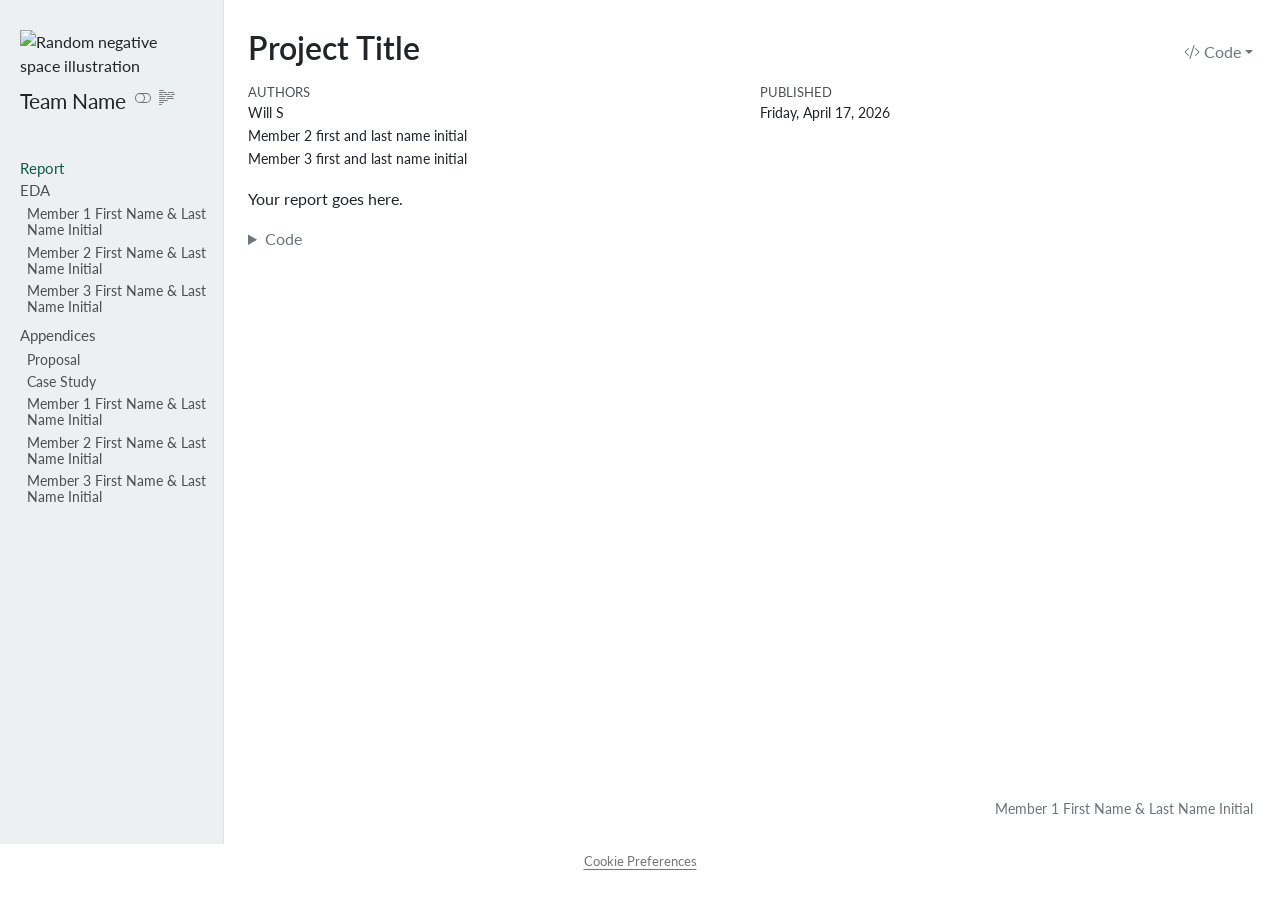
==== commit 96613581: "Built site for gh-pages" ====
--- a/index.html
+++ b/index.html
@@ -2,7 +2,7 @@
 <html xmlns="http://www.w3.org/1999/xhtml" lang="en" xml:lang="en"><head>
 
 <meta charset="utf-8">
-<meta name="generator" content="quarto-1.6.42">
+<meta name="generator" content="quarto-1.9.37">
 
 <meta name="viewport" content="width=device-width, initial-scale=1.0, user-scalable=yes">
 
@@ -12,6 +12,9 @@
 
 <title>Project Title</title>
 <style>
+/* Default styles provided by pandoc.
+** See https://pandoc.org/MANUAL.html#variables-for-html for config info.
+*/
 code{white-space: pre-wrap;}
 span.smallcaps{font-variant: small-caps;}
 div.columns{display: flex; gap: min(4vw, 1.5em);}
@@ -24,8 +27,9 @@
   vertical-align: middle;
 }
 /* CSS for syntax highlighting */
+html { -webkit-text-size-adjust: 100%; }
 pre > code.sourceCode { white-space: pre; position: relative; }
-pre > code.sourceCode > span { line-height: 1.25; }
+pre > code.sourceCode > span { display: inline-block; line-height: 1.25; }
 pre > code.sourceCode > span:empty { height: 1.2em; }
 .sourceCode { overflow: visible; }
 code.sourceCode > span { color: inherit; text-decoration: inherit; }
@@ -36,7 +40,7 @@
 }
 @media print {
 pre > code.sourceCode { white-space: pre-wrap; }
-pre > code.sourceCode > span { display: inline-block; text-indent: -5em; padding-left: 5em; }
+pre > code.sourceCode > span { text-indent: -5em; padding-left: 5em; }
 }
 pre.numberSource code
   { counter-reset: source-line 0; }
@@ -69,17 +73,20 @@
 <link href="./eda/eda-member1.html" rel="next">
 <script src="site_libs/cookie-consent/cookie-consent.js"></script>
 <link href="site_libs/cookie-consent/cookie-consent.css" rel="stylesheet">
-<script src="site_libs/quarto-html/quarto.js"></script>
+<script src="site_libs/quarto-html/quarto.js" type="module"></script>
+<script src="site_libs/quarto-html/tabsets/tabsets.js" type="module"></script>
 <script src="site_libs/quarto-html/popper.min.js"></script>
 <script src="site_libs/quarto-html/tippy.umd.min.js"></script>
 <script src="site_libs/quarto-html/anchor.min.js"></script>
 <link href="site_libs/quarto-html/tippy.css" rel="stylesheet">
-<link href="site_libs/quarto-html/quarto-syntax-highlighting-2f5df379a58b258e96c21c0638c20c03.css" rel="stylesheet" class="quarto-color-scheme" id="quarto-text-highlighting-styles">
-<link href="site_libs/quarto-html/quarto-syntax-highlighting-dark-b53751a350365c71b6c909e95f209ed1.css" rel="prefetch" class="quarto-color-scheme quarto-color-alternate" id="quarto-text-highlighting-styles">
+<link href="site_libs/quarto-html/quarto-syntax-highlighting-7f8f88aac4f3542376d5c11b86a4c14d.css" rel="stylesheet" class="quarto-color-scheme" id="quarto-text-highlighting-styles">
+<link href="site_libs/quarto-html/quarto-syntax-highlighting-dark-d0ae9245876894da5ac7e18953ecc5cc.css" rel="stylesheet" class="quarto-color-scheme quarto-color-alternate" id="quarto-text-highlighting-styles">
+<link href="site_libs/quarto-html/quarto-syntax-highlighting-7f8f88aac4f3542376d5c11b86a4c14d.css" rel="stylesheet" class="quarto-color-scheme-extra" id="quarto-text-highlighting-styles">
 <script src="site_libs/bootstrap/bootstrap.min.js"></script>
 <link href="site_libs/bootstrap/bootstrap-icons.css" rel="stylesheet">
-<link href="site_libs/bootstrap/bootstrap-776156011bf9a47574f51fb678eb6fa0.min.css" rel="stylesheet" append-hash="true" class="quarto-color-scheme" id="quarto-bootstrap" data-mode="light">
-<link href="site_libs/bootstrap/bootstrap-dark-8465f8d434eef9236d0414d6dde8ec04.min.css" rel="prefetch" append-hash="true" class="quarto-color-scheme quarto-color-alternate" id="quarto-bootstrap" data-mode="dark">
+<link href="site_libs/bootstrap/bootstrap-57ca86f72f53cb4f4d9d5955dbf084ec.min.css" rel="stylesheet" append-hash="true" class="quarto-color-scheme" id="quarto-bootstrap" data-mode="light">
+<link href="site_libs/bootstrap/bootstrap-dark-5fb92d1800090af7833eba181834ae86.min.css" rel="stylesheet" append-hash="true" class="quarto-color-scheme quarto-color-alternate" id="quarto-bootstrap" data-mode="dark">
+<link href="site_libs/bootstrap/bootstrap-57ca86f72f53cb4f4d9d5955dbf084ec.min.css" rel="stylesheet" append-hash="true" class="quarto-color-scheme-extra" id="quarto-bootstrap" data-mode="light">
 <script id="quarto-search-options" type="application/json">{
   "location": "sidebar",
   "copy-button": false,
@@ -131,7 +138,169 @@
 <link rel="stylesheet" href="style/custom.css">
 </head>
 
-<body class="nav-sidebar docked">
+<body class="nav-sidebar docked quarto-light"><script id="quarto-html-before-body" type="application/javascript">
+    const toggleBodyColorMode = (bsSheetEl) => {
+      const mode = bsSheetEl.getAttribute("data-mode");
+      const bodyEl = window.document.querySelector("body");
+      if (mode === "dark") {
+        bodyEl.classList.add("quarto-dark");
+        bodyEl.classList.remove("quarto-light");
+      } else {
+        bodyEl.classList.add("quarto-light");
+        bodyEl.classList.remove("quarto-dark");
+      }
+    }
+    const toggleBodyColorPrimary = () => {
+      const bsSheetEl = window.document.querySelector("link#quarto-bootstrap:not([rel=disabled-stylesheet])");
+      if (bsSheetEl) {
+        toggleBodyColorMode(bsSheetEl);
+      }
+    }
+    const setColorSchemeToggle = (alternate) => {
+      const toggles = window.document.querySelectorAll('.quarto-color-scheme-toggle');
+      for (let i=0; i < toggles.length; i++) {
+        const toggle = toggles[i];
+        if (toggle) {
+          if (alternate) {
+            toggle.classList.add("alternate");
+          } else {
+            toggle.classList.remove("alternate");
+          }
+        }
+      }
+    };
+    const toggleColorMode = (alternate) => {
+      // Switch the stylesheets
+      const primaryStylesheets = window.document.querySelectorAll('link.quarto-color-scheme:not(.quarto-color-alternate)');
+      const alternateStylesheets = window.document.querySelectorAll('link.quarto-color-scheme.quarto-color-alternate');
+      manageTransitions('#quarto-margin-sidebar .nav-link', false);
+      if (alternate) {
+        // note: dark is layered on light, we don't disable primary!
+        enableStylesheet(alternateStylesheets);
+        for (const sheetNode of alternateStylesheets) {
+          if (sheetNode.id === "quarto-bootstrap") {
+            toggleBodyColorMode(sheetNode);
+          }
+        }
+      } else {
+        disableStylesheet(alternateStylesheets);
+        enableStylesheet(primaryStylesheets)
+        toggleBodyColorPrimary();
+      }
+      manageTransitions('#quarto-margin-sidebar .nav-link', true);
+      // Switch the toggles
+      setColorSchemeToggle(alternate)
+      // Hack to workaround the fact that safari doesn't
+      // properly recolor the scrollbar when toggling (#1455)
+      if (navigator.userAgent.indexOf('Safari') > 0 && navigator.userAgent.indexOf('Chrome') == -1) {
+        manageTransitions("body", false);
+        window.scrollTo(0, 1);
+        setTimeout(() => {
+          window.scrollTo(0, 0);
+          manageTransitions("body", true);
+        }, 40);
+      }
+    }
+    const disableStylesheet = (stylesheets) => {
+      for (let i=0; i < stylesheets.length; i++) {
+        const stylesheet = stylesheets[i];
+        stylesheet.rel = 'disabled-stylesheet';
+      }
+    }
+    const enableStylesheet = (stylesheets) => {
+      for (let i=0; i < stylesheets.length; i++) {
+        const stylesheet = stylesheets[i];
+        if(stylesheet.rel !== 'stylesheet') { // for Chrome, which will still FOUC without this check
+          stylesheet.rel = 'stylesheet';
+        }
+      }
+    }
+    const manageTransitions = (selector, allowTransitions) => {
+      const els = window.document.querySelectorAll(selector);
+      for (let i=0; i < els.length; i++) {
+        const el = els[i];
+        if (allowTransitions) {
+          el.classList.remove('notransition');
+        } else {
+          el.classList.add('notransition');
+        }
+      }
+    }
+    const isFileUrl = () => {
+      return window.location.protocol === 'file:';
+    }
+    const hasAlternateSentinel = () => {
+      let styleSentinel = getColorSchemeSentinel();
+      if (styleSentinel !== null) {
+        return styleSentinel === "alternate";
+      } else {
+        return false;
+      }
+    }
+    const setStyleSentinel = (alternate) => {
+      const value = alternate ? "alternate" : "default";
+      if (!isFileUrl()) {
+        window.localStorage.setItem("quarto-color-scheme", value);
+      } else {
+        localAlternateSentinel = value;
+      }
+    }
+    const getColorSchemeSentinel = () => {
+      if (!isFileUrl()) {
+        const storageValue = window.localStorage.getItem("quarto-color-scheme");
+        return storageValue != null ? storageValue : localAlternateSentinel;
+      } else {
+        return localAlternateSentinel;
+      }
+    }
+    const toggleGiscusIfUsed = (isAlternate, darkModeDefault) => {
+      const baseTheme = document.querySelector('#giscus-base-theme')?.value ?? 'light';
+      const alternateTheme = document.querySelector('#giscus-alt-theme')?.value ?? 'dark';
+      let newTheme = '';
+      if(authorPrefersDark) {
+        newTheme = isAlternate ? baseTheme : alternateTheme;
+      } else {
+        newTheme = isAlternate ? alternateTheme : baseTheme;
+      }
+      const changeGiscusTheme = () => {
+        // From: https://github.com/giscus/giscus/issues/336
+        const sendMessage = (message) => {
+          const iframe = document.querySelector('iframe.giscus-frame');
+          if (!iframe) return;
+          iframe.contentWindow.postMessage({ giscus: message }, 'https://giscus.app');
+        }
+        sendMessage({
+          setConfig: {
+            theme: newTheme
+          }
+        });
+      }
+      const isGiscussLoaded = window.document.querySelector('iframe.giscus-frame') !== null;
+      if (isGiscussLoaded) {
+        changeGiscusTheme();
+      }
+    };
+    const authorPrefersDark = false;
+    const darkModeDefault = authorPrefersDark;
+      document.querySelector('link#quarto-text-highlighting-styles.quarto-color-scheme-extra').rel = 'disabled-stylesheet';
+      document.querySelector('link#quarto-bootstrap.quarto-color-scheme-extra').rel = 'disabled-stylesheet';
+    let localAlternateSentinel = darkModeDefault ? 'alternate' : 'default';
+    // Dark / light mode switch
+    window.quartoToggleColorScheme = () => {
+      // Read the current dark / light value
+      let toAlternate = !hasAlternateSentinel();
+      toggleColorMode(toAlternate);
+      setStyleSentinel(toAlternate);
+      toggleGiscusIfUsed(toAlternate, darkModeDefault);
+      window.dispatchEvent(new Event('resize'));
+    };
+    // Switch to dark mode if need be
+    if (hasAlternateSentinel()) {
+      toggleColorMode(true);
+    } else {
+      toggleColorMode(false);
+    }
+  </script>
 
 <div id="quarto-search-results"></div>
   <header id="quarto-header" class="headroom fixed-top">
@@ -155,7 +324,8 @@
   <nav id="quarto-sidebar" class="sidebar collapse collapse-horizontal quarto-sidebar-collapse-item sidebar-navigation docked overflow-auto">
     <div class="pt-lg-2 mt-2 text-left sidebar-header sidebar-header-stacked">
       <a href="./index.html" class="sidebar-logo-link">
-      <img src="./assets/sidebar-logo.png" alt="" class="sidebar-logo py-0 d-lg-inline d-none">
+      <img src="./assets/sidebar-logo.png" alt="Random negative space illustration" class="sidebar-logo light-content py-0 d-lg-inline d-none">
+      <img src="./assets/sidebar-logo.png" alt="Random negative space illustration" class="sidebar-logo dark-content py-0 d-lg-inline d-none">
       </a>
     <div class="sidebar-title mb-0 py-0">
       <a href="./">Team Name</a> 
@@ -254,6 +424,7 @@
 <!-- main -->
 <main class="content column-page-right" id="quarto-document-content">
 
+
 <header id="title-block-header" class="quarto-title-block default">
 <div class="quarto-title">
 <div class="quarto-title-block"><div><h1 class="title">Project Title</h1><button type="button" class="btn code-tools-button dropdown-toggle" id="quarto-code-tools-menu" data-bs-toggle="dropdown" aria-expanded="false"><i class="bi"></i> Code</button><ul class="dropdown-menu dropdown-menu-end" aria-labelelledby="quarto-code-tools-menu"><li><a id="quarto-show-all-code" class="dropdown-item" href="javascript:void(0)" role="button">Show All Code</a></li><li><a id="quarto-hide-all-code" class="dropdown-item" href="javascript:void(0)" role="button">Hide All Code</a></li><li><hr class="dropdown-divider"></li><li><a id="quarto-view-source" class="dropdown-item" href="javascript:void(0)" role="button">View Source</a></li></ul></div></div>
@@ -291,7 +462,7 @@
 <div class="cell">
 <details class="code-fold">
 <summary>Code</summary>
-<div class="sourceCode cell-code" id="cb1"><pre class="sourceCode numberSource r number-lines code-with-copy"><code class="sourceCode r"><span id="cb1-1"><a href="#cb1-1"></a><span class="co"># a test code chunk</span></span></code><button title="Copy to Clipboard" class="code-copy-button"><i class="bi"></i></button></pre></div>
+<div class="code-copy-outer-scaffold"><div class="sourceCode cell-code" id="cb1"><pre class="sourceCode numberSource r number-lines code-with-copy"><code class="sourceCode r"><span id="cb1-1"><a href="#cb1-1"></a><span class="co"># a test code chunk</span></span></code></pre></div><button title="Copy to Clipboard" class="code-copy-button"><i class="bi"></i></button></div>
 </details>
 </div>
 
@@ -301,436 +472,312 @@
 
 </main> <!-- /main -->
 <script id="quarto-html-after-body" type="application/javascript">
-window.document.addEventListener("DOMContentLoaded", function (event) {
-  const toggleBodyColorMode = (bsSheetEl) => {
-    const mode = bsSheetEl.getAttribute("data-mode");
-    const bodyEl = window.document.querySelector("body");
-    if (mode === "dark") {
-      bodyEl.classList.add("quarto-dark");
-      bodyEl.classList.remove("quarto-light");
-    } else {
-      bodyEl.classList.add("quarto-light");
-      bodyEl.classList.remove("quarto-dark");
-    }
-  }
-  const toggleBodyColorPrimary = () => {
-    const bsSheetEl = window.document.querySelector("link#quarto-bootstrap");
-    if (bsSheetEl) {
-      toggleBodyColorMode(bsSheetEl);
-    }
-  }
-  toggleBodyColorPrimary();  
-  const disableStylesheet = (stylesheets) => {
-    for (let i=0; i < stylesheets.length; i++) {
-      const stylesheet = stylesheets[i];
-      stylesheet.rel = 'prefetch';
-    }
-  }
-  const enableStylesheet = (stylesheets) => {
-    for (let i=0; i < stylesheets.length; i++) {
-      const stylesheet = stylesheets[i];
-      stylesheet.rel = 'stylesheet';
-    }
-  }
-  const manageTransitions = (selector, allowTransitions) => {
-    const els = window.document.querySelectorAll(selector);
-    for (let i=0; i < els.length; i++) {
-      const el = els[i];
-      if (allowTransitions) {
-        el.classList.remove('notransition');
-      } else {
-        el.classList.add('notransition');
-      }
-    }
-  }
-  const toggleGiscusIfUsed = (isAlternate, darkModeDefault) => {
-    const baseTheme = document.querySelector('#giscus-base-theme')?.value ?? 'light';
-    const alternateTheme = document.querySelector('#giscus-alt-theme')?.value ?? 'dark';
-    let newTheme = '';
-    if(darkModeDefault) {
-      newTheme = isAlternate ? baseTheme : alternateTheme;
-    } else {
-      newTheme = isAlternate ? alternateTheme : baseTheme;
-    }
-    const changeGiscusTheme = () => {
-      // From: https://github.com/giscus/giscus/issues/336
-      const sendMessage = (message) => {
-        const iframe = document.querySelector('iframe.giscus-frame');
-        if (!iframe) return;
-        iframe.contentWindow.postMessage({ giscus: message }, 'https://giscus.app');
-      }
-      sendMessage({
-        setConfig: {
-          theme: newTheme
-        }
-      });
-    }
-    const isGiscussLoaded = window.document.querySelector('iframe.giscus-frame') !== null;
-    if (isGiscussLoaded) {
-      changeGiscusTheme();
-    }
-  }
-  const toggleColorMode = (alternate) => {
-    // Switch the stylesheets
-    const alternateStylesheets = window.document.querySelectorAll('link.quarto-color-scheme.quarto-color-alternate');
-    manageTransitions('#quarto-margin-sidebar .nav-link', false);
-    if (alternate) {
-      enableStylesheet(alternateStylesheets);
-      for (const sheetNode of alternateStylesheets) {
-        if (sheetNode.id === "quarto-bootstrap") {
-          toggleBodyColorMode(sheetNode);
-        }
-      }
-    } else {
-      disableStylesheet(alternateStylesheets);
-      toggleBodyColorPrimary();
-    }
-    manageTransitions('#quarto-margin-sidebar .nav-link', true);
-    // Switch the toggles
-    const toggles = window.document.querySelectorAll('.quarto-color-scheme-toggle');
-    for (let i=0; i < toggles.length; i++) {
-      const toggle = toggles[i];
-      if (toggle) {
-        if (alternate) {
-          toggle.classList.add("alternate");     
-        } else {
-          toggle.classList.remove("alternate");
-        }
-      }
-    }
-    // Hack to workaround the fact that safari doesn't
-    // properly recolor the scrollbar when toggling (#1455)
-    if (navigator.userAgent.indexOf('Safari') > 0 && navigator.userAgent.indexOf('Chrome') == -1) {
-      manageTransitions("body", false);
-      window.scrollTo(0, 1);
-      setTimeout(() => {
-        window.scrollTo(0, 0);
-        manageTransitions("body", true);
-      }, 40);  
-    }
-  }
-  const isFileUrl = () => { 
-    return window.location.protocol === 'file:';
-  }
-  const hasAlternateSentinel = () => {  
-    let styleSentinel = getColorSchemeSentinel();
-    if (styleSentinel !== null) {
-      return styleSentinel === "alternate";
-    } else {
+  window.document.addEventListener("DOMContentLoaded", function (event) {
+    // Ensure there is a toggle, if there isn't float one in the top right
+    if (window.document.querySelector('.quarto-color-scheme-toggle') === null) {
+      const a = window.document.createElement('a');
+      a.classList.add('top-right');
+      a.classList.add('quarto-color-scheme-toggle');
+      a.href = "";
+      a.onclick = function() { try { window.quartoToggleColorScheme(); } catch {} return false; };
+      const i = window.document.createElement("i");
+      i.classList.add('bi');
+      a.appendChild(i);
+      window.document.body.appendChild(a);
+    }
+    setColorSchemeToggle(hasAlternateSentinel())
+    const icon = "";
+    const anchorJS = new window.AnchorJS();
+    anchorJS.options = {
+      placement: 'right',
+      icon: icon
+    };
+    anchorJS.add('.anchored');
+    const isCodeAnnotation = (el) => {
+      for (const clz of el.classList) {
+        if (clz.startsWith('code-annotation-')) {                     
+          return true;
+        }
+      }
       return false;
     }
-  }
-  const setStyleSentinel = (alternate) => {
-    const value = alternate ? "alternate" : "default";
-    if (!isFileUrl()) {
-      window.localStorage.setItem("quarto-color-scheme", value);
-    } else {
-      localAlternateSentinel = value;
-    }
-  }
-  const getColorSchemeSentinel = () => {
-    if (!isFileUrl()) {
-      const storageValue = window.localStorage.getItem("quarto-color-scheme");
-      return storageValue != null ? storageValue : localAlternateSentinel;
-    } else {
-      return localAlternateSentinel;
-    }
-  }
-  const darkModeDefault = false;
-  let localAlternateSentinel = darkModeDefault ? 'alternate' : 'default';
-  // Dark / light mode switch
-  window.quartoToggleColorScheme = () => {
-    // Read the current dark / light value 
-    let toAlternate = !hasAlternateSentinel();
-    toggleColorMode(toAlternate);
-    setStyleSentinel(toAlternate);
-    toggleGiscusIfUsed(toAlternate, darkModeDefault);
-  };
-  // Ensure there is a toggle, if there isn't float one in the top right
-  if (window.document.querySelector('.quarto-color-scheme-toggle') === null) {
-    const a = window.document.createElement('a');
-    a.classList.add('top-right');
-    a.classList.add('quarto-color-scheme-toggle');
-    a.href = "";
-    a.onclick = function() { try { window.quartoToggleColorScheme(); } catch {} return false; };
-    const i = window.document.createElement("i");
-    i.classList.add('bi');
-    a.appendChild(i);
-    window.document.body.appendChild(a);
-  }
-  // Switch to dark mode if need be
-  if (hasAlternateSentinel()) {
-    toggleColorMode(true);
-  } else {
-    toggleColorMode(false);
-  }
-  const icon = "";
-  const anchorJS = new window.AnchorJS();
-  anchorJS.options = {
-    placement: 'right',
-    icon: icon
-  };
-  anchorJS.add('.anchored');
-  const isCodeAnnotation = (el) => {
-    for (const clz of el.classList) {
-      if (clz.startsWith('code-annotation-')) {                     
-        return true;
-      }
-    }
-    return false;
-  }
-  const onCopySuccess = function(e) {
-    // button target
-    const button = e.trigger;
-    // don't keep focus
-    button.blur();
-    // flash "checked"
-    button.classList.add('code-copy-button-checked');
-    var currentTitle = button.getAttribute("title");
-    button.setAttribute("title", "Copied!");
-    let tooltip;
-    if (window.bootstrap) {
-      button.setAttribute("data-bs-toggle", "tooltip");
-      button.setAttribute("data-bs-placement", "left");
-      button.setAttribute("data-bs-title", "Copied!");
-      tooltip = new bootstrap.Tooltip(button, 
-        { trigger: "manual", 
-          customClass: "code-copy-button-tooltip",
-          offset: [0, -8]});
-      tooltip.show();    
-    }
-    setTimeout(function() {
-      if (tooltip) {
-        tooltip.hide();
-        button.removeAttribute("data-bs-title");
-        button.removeAttribute("data-bs-toggle");
-        button.removeAttribute("data-bs-placement");
-      }
-      button.setAttribute("title", currentTitle);
-      button.classList.remove('code-copy-button-checked');
-    }, 1000);
-    // clear code selection
-    e.clearSelection();
-  }
-  const getTextToCopy = function(trigger) {
-      const codeEl = trigger.previousElementSibling.cloneNode(true);
+    const onCopySuccess = function(e) {
+      // button target
+      const button = e.trigger;
+      // don't keep focus
+      button.blur();
+      // flash "checked"
+      button.classList.add('code-copy-button-checked');
+      var currentTitle = button.getAttribute("title");
+      button.setAttribute("title", "Copied!");
+      let tooltip;
+      if (window.bootstrap) {
+        button.setAttribute("data-bs-toggle", "tooltip");
+        button.setAttribute("data-bs-placement", "left");
+        button.setAttribute("data-bs-title", "Copied!");
+        tooltip = new bootstrap.Tooltip(button, 
+          { trigger: "manual", 
+            customClass: "code-copy-button-tooltip",
+            offset: [0, -8]});
+        tooltip.show();    
+      }
+      setTimeout(function() {
+        if (tooltip) {
+          tooltip.hide();
+          button.removeAttribute("data-bs-title");
+          button.removeAttribute("data-bs-toggle");
+          button.removeAttribute("data-bs-placement");
+        }
+        button.setAttribute("title", currentTitle);
+        button.classList.remove('code-copy-button-checked');
+      }, 1000);
+      // clear code selection
+      e.clearSelection();
+    }
+    const getTextToCopy = function(trigger) {
+      const outerScaffold = trigger.parentElement.cloneNode(true);
+      const codeEl = outerScaffold.querySelector('code');
       for (const childEl of codeEl.children) {
         if (isCodeAnnotation(childEl)) {
           childEl.remove();
         }
       }
       return codeEl.innerText;
-  }
-  const clipboard = new window.ClipboardJS('.code-copy-button:not([data-in-quarto-modal])', {
-    text: getTextToCopy
-  });
-  clipboard.on('success', onCopySuccess);
-  if (window.document.getElementById('quarto-embedded-source-code-modal')) {
-    const clipboardModal = new window.ClipboardJS('.code-copy-button[data-in-quarto-modal]', {
-      text: getTextToCopy,
-      container: window.document.getElementById('quarto-embedded-source-code-modal')
+    }
+    const clipboard = new window.ClipboardJS('.code-copy-button:not([data-in-quarto-modal])', {
+      text: getTextToCopy
     });
-    clipboardModal.on('success', onCopySuccess);
-  }
-  const viewSource = window.document.getElementById('quarto-view-source') ||
-                     window.document.getElementById('quarto-code-tools-source');
-  if (viewSource) {
-    const sourceUrl = viewSource.getAttribute("data-quarto-source-url");
-    viewSource.addEventListener("click", function(e) {
-      if (sourceUrl) {
-        // rstudio viewer pane
-        if (/\bcapabilities=\b/.test(window.location)) {
-          window.open(sourceUrl);
+    clipboard.on('success', onCopySuccess);
+    if (window.document.getElementById('quarto-embedded-source-code-modal')) {
+      const clipboardModal = new window.ClipboardJS('.code-copy-button[data-in-quarto-modal]', {
+        text: getTextToCopy,
+        container: window.document.getElementById('quarto-embedded-source-code-modal')
+      });
+      clipboardModal.on('success', onCopySuccess);
+    }
+    const viewSource = window.document.getElementById('quarto-view-source') ||
+                       window.document.getElementById('quarto-code-tools-source');
+    if (viewSource) {
+      const sourceUrl = viewSource.getAttribute("data-quarto-source-url");
+      viewSource.addEventListener("click", function(e) {
+        if (sourceUrl) {
+          // rstudio viewer pane
+          if (/\bcapabilities=\b/.test(window.location)) {
+            window.open(sourceUrl);
+          } else {
+            window.location.href = sourceUrl;
+          }
         } else {
-          window.location.href = sourceUrl;
+          const modal = new bootstrap.Modal(document.getElementById('quarto-embedded-source-code-modal'));
+          modal.show();
+        }
+        return false;
+      });
+    }
+    function toggleCodeHandler(show) {
+      return function(e) {
+        const detailsSrc = window.document.querySelectorAll(".cell > details > .sourceCode");
+        for (let i=0; i<detailsSrc.length; i++) {
+          const details = detailsSrc[i].parentElement;
+          if (show) {
+            details.open = true;
+          } else {
+            details.removeAttribute("open");
+          }
+        }
+        const cellCodeDivs = window.document.querySelectorAll(".cell > .sourceCode");
+        const fromCls = show ? "hidden" : "unhidden";
+        const toCls = show ? "unhidden" : "hidden";
+        for (let i=0; i<cellCodeDivs.length; i++) {
+          const codeDiv = cellCodeDivs[i];
+          if (codeDiv.classList.contains(fromCls)) {
+            codeDiv.classList.remove(fromCls);
+            codeDiv.classList.add(toCls);
+          } 
+        }
+        return false;
+      }
+    }
+    const hideAllCode = window.document.getElementById("quarto-hide-all-code");
+    if (hideAllCode) {
+      hideAllCode.addEventListener("click", toggleCodeHandler(false));
+    }
+    const showAllCode = window.document.getElementById("quarto-show-all-code");
+    if (showAllCode) {
+      showAllCode.addEventListener("click", toggleCodeHandler(true));
+    }
+      var localhostRegex = new RegExp(/^(?:http|https):\/\/localhost\:?[0-9]*\//);
+      var mailtoRegex = new RegExp(/^mailto:/);
+        var filterRegex = new RegExp('/' + window.location.host + '/');
+      var isInternal = (href) => {
+          return filterRegex.test(href) || localhostRegex.test(href) || mailtoRegex.test(href);
+      }
+      // Inspect non-navigation links and adorn them if external
+     var links = window.document.querySelectorAll('a[href]:not(.nav-link):not(.navbar-brand):not(.toc-action):not(.sidebar-link):not(.sidebar-item-toggle):not(.pagination-link):not(.no-external):not([aria-hidden]):not(.dropdown-item):not(.quarto-navigation-tool):not(.about-link)');
+      for (var i=0; i<links.length; i++) {
+        const link = links[i];
+        if (!isInternal(link.href)) {
+          // undo the damage that might have been done by quarto-nav.js in the case of
+          // links that we want to consider external
+          if (link.dataset.originalHref !== undefined) {
+            link.href = link.dataset.originalHref;
+          }
+            // target, if specified
+            link.setAttribute("target", "_blank");
+            if (link.getAttribute("rel") === null) {
+              link.setAttribute("rel", "noopener");
+            }
+        }
+      }
+    function tippyHover(el, contentFn, onTriggerFn, onUntriggerFn) {
+      const config = {
+        allowHTML: true,
+        maxWidth: 500,
+        delay: 100,
+        arrow: false,
+        appendTo: function(el) {
+            return el.parentElement;
+        },
+        interactive: true,
+        interactiveBorder: 10,
+        theme: 'quarto',
+        placement: 'bottom-start',
+      };
+      if (contentFn) {
+        config.content = contentFn;
+      }
+      if (onTriggerFn) {
+        config.onTrigger = onTriggerFn;
+      }
+      if (onUntriggerFn) {
+        config.onUntrigger = onUntriggerFn;
+      }
+      window.tippy(el, config); 
+    }
+    const noterefs = window.document.querySelectorAll('a[role="doc-noteref"]');
+    for (var i=0; i<noterefs.length; i++) {
+      const ref = noterefs[i];
+      tippyHover(ref, function() {
+        // use id or data attribute instead here
+        let href = ref.getAttribute('data-footnote-href') || ref.getAttribute('href');
+        try { href = new URL(href).hash; } catch {}
+        const id = href.replace(/^#\/?/, "");
+        const note = window.document.getElementById(id);
+        if (note) {
+          return note.innerHTML;
+        } else {
+          return "";
+        }
+      });
+    }
+    const xrefs = window.document.querySelectorAll('a.quarto-xref');
+    const processXRef = (id, note) => {
+      // Strip column container classes
+      const stripColumnClz = (el) => {
+        el.classList.remove("page-full", "page-columns");
+        if (el.children) {
+          for (const child of el.children) {
+            stripColumnClz(child);
+          }
+        }
+      }
+      stripColumnClz(note)
+      if (id === null || id.startsWith('sec-')) {
+        // Special case sections, only their first couple elements
+        const container = document.createElement("div");
+        if (note.children && note.children.length > 2) {
+          container.appendChild(note.children[0].cloneNode(true));
+          for (let i = 1; i < note.children.length; i++) {
+            const child = note.children[i];
+            if (child.tagName === "P" && child.innerText === "") {
+              continue;
+            } else {
+              container.appendChild(child.cloneNode(true));
+              break;
+            }
+          }
+          if (window.Quarto?.typesetMath) {
+            window.Quarto.typesetMath(container);
+          }
+          return container.innerHTML
+        } else {
+          if (window.Quarto?.typesetMath) {
+            window.Quarto.typesetMath(note);
+          }
+          return note.innerHTML;
         }
       } else {
-        const modal = new bootstrap.Modal(document.getElementById('quarto-embedded-source-code-modal'));
-        modal.show();
-      }
-      return false;
-    });
-  }
-  function toggleCodeHandler(show) {
-    return function(e) {
-      const detailsSrc = window.document.querySelectorAll(".cell > details > .sourceCode");
-      for (let i=0; i<detailsSrc.length; i++) {
-        const details = detailsSrc[i].parentElement;
-        if (show) {
-          details.open = true;
-        } else {
-          details.removeAttribute("open");
-        }
-      }
-      const cellCodeDivs = window.document.querySelectorAll(".cell > .sourceCode");
-      const fromCls = show ? "hidden" : "unhidden";
-      const toCls = show ? "unhidden" : "hidden";
-      for (let i=0; i<cellCodeDivs.length; i++) {
-        const codeDiv = cellCodeDivs[i];
-        if (codeDiv.classList.contains(fromCls)) {
-          codeDiv.classList.remove(fromCls);
-          codeDiv.classList.add(toCls);
-        } 
-      }
-      return false;
-    }
-  }
-  const hideAllCode = window.document.getElementById("quarto-hide-all-code");
-  if (hideAllCode) {
-    hideAllCode.addEventListener("click", toggleCodeHandler(false));
-  }
-  const showAllCode = window.document.getElementById("quarto-show-all-code");
-  if (showAllCode) {
-    showAllCode.addEventListener("click", toggleCodeHandler(true));
-  }
-    var localhostRegex = new RegExp(/^(?:http|https):\/\/localhost\:?[0-9]*\//);
-    var mailtoRegex = new RegExp(/^mailto:/);
-      var filterRegex = new RegExp('/' + window.location.host + '/');
-    var isInternal = (href) => {
-        return filterRegex.test(href) || localhostRegex.test(href) || mailtoRegex.test(href);
-    }
-    // Inspect non-navigation links and adorn them if external
- 	var links = window.document.querySelectorAll('a[href]:not(.nav-link):not(.navbar-brand):not(.toc-action):not(.sidebar-link):not(.sidebar-item-toggle):not(.pagination-link):not(.no-external):not([aria-hidden]):not(.dropdown-item):not(.quarto-navigation-tool):not(.about-link)');
-    for (var i=0; i<links.length; i++) {
-      const link = links[i];
-      if (!isInternal(link.href)) {
-        // undo the damage that might have been done by quarto-nav.js in the case of
-        // links that we want to consider external
-        if (link.dataset.originalHref !== undefined) {
-          link.href = link.dataset.originalHref;
-        }
-          // target, if specified
-          link.setAttribute("target", "_blank");
-          if (link.getAttribute("rel") === null) {
-            link.setAttribute("rel", "noopener");
-          }
-      }
-    }
-  function tippyHover(el, contentFn, onTriggerFn, onUntriggerFn) {
-    const config = {
-      allowHTML: true,
-      maxWidth: 500,
-      delay: 100,
-      arrow: false,
-      appendTo: function(el) {
-          return el.parentElement;
-      },
-      interactive: true,
-      interactiveBorder: 10,
-      theme: 'quarto',
-      placement: 'bottom-start',
-    };
-    if (contentFn) {
-      config.content = contentFn;
-    }
-    if (onTriggerFn) {
-      config.onTrigger = onTriggerFn;
-    }
-    if (onUntriggerFn) {
-      config.onUntrigger = onUntriggerFn;
-    }
-    window.tippy(el, config); 
-  }
-  const noterefs = window.document.querySelectorAll('a[role="doc-noteref"]');
-  for (var i=0; i<noterefs.length; i++) {
-    const ref = noterefs[i];
-    tippyHover(ref, function() {
-      // use id or data attribute instead here
-      let href = ref.getAttribute('data-footnote-href') || ref.getAttribute('href');
-      try { href = new URL(href).hash; } catch {}
-      const id = href.replace(/^#\/?/, "");
-      const note = window.document.getElementById(id);
-      if (note) {
-        return note.innerHTML;
-      } else {
-        return "";
-      }
-    });
-  }
-  const xrefs = window.document.querySelectorAll('a.quarto-xref');
-  const processXRef = (id, note) => {
-    // Strip column container classes
-    const stripColumnClz = (el) => {
-      el.classList.remove("page-full", "page-columns");
-      if (el.children) {
-        for (const child of el.children) {
-          stripColumnClz(child);
-        }
-      }
-    }
-    stripColumnClz(note)
-    if (id === null || id.startsWith('sec-')) {
-      // Special case sections, only their first couple elements
-      const container = document.createElement("div");
-      if (note.children && note.children.length > 2) {
-        container.appendChild(note.children[0].cloneNode(true));
-        for (let i = 1; i < note.children.length; i++) {
-          const child = note.children[i];
-          if (child.tagName === "P" && child.innerText === "") {
-            continue;
-          } else {
-            container.appendChild(child.cloneNode(true));
-            break;
-          }
-        }
-        if (window.Quarto?.typesetMath) {
-          window.Quarto.typesetMath(container);
-        }
-        return container.innerHTML
-      } else {
+        // Remove any anchor links if they are present
+        const anchorLink = note.querySelector('a.anchorjs-link');
+        if (anchorLink) {
+          anchorLink.remove();
+        }
         if (window.Quarto?.typesetMath) {
           window.Quarto.typesetMath(note);
         }
-        return note.innerHTML;
-      }
-    } else {
-      // Remove any anchor links if they are present
-      const anchorLink = note.querySelector('a.anchorjs-link');
-      if (anchorLink) {
-        anchorLink.remove();
-      }
-      if (window.Quarto?.typesetMath) {
-        window.Quarto.typesetMath(note);
-      }
-      if (note.classList.contains("callout")) {
-        return note.outerHTML;
-      } else {
-        return note.innerHTML;
-      }
-    }
-  }
-  for (var i=0; i<xrefs.length; i++) {
-    const xref = xrefs[i];
-    tippyHover(xref, undefined, function(instance) {
-      instance.disable();
-      let url = xref.getAttribute('href');
-      let hash = undefined; 
-      if (url.startsWith('#')) {
-        hash = url;
-      } else {
-        try { hash = new URL(url).hash; } catch {}
-      }
-      if (hash) {
-        const id = hash.replace(/^#\/?/, "");
-        const note = window.document.getElementById(id);
-        if (note !== null) {
-          try {
-            const html = processXRef(id, note.cloneNode(true));
-            instance.setContent(html);
-          } finally {
-            instance.enable();
-            instance.show();
-          }
+        if (note.classList.contains("callout")) {
+          return note.outerHTML;
         } else {
-          // See if we can fetch this
-          fetch(url.split('#')[0])
+          return note.innerHTML;
+        }
+      }
+    }
+    for (var i=0; i<xrefs.length; i++) {
+      const xref = xrefs[i];
+      tippyHover(xref, undefined, function(instance) {
+        instance.disable();
+        let url = xref.getAttribute('href');
+        let hash = undefined; 
+        if (url.startsWith('#')) {
+          hash = url;
+        } else {
+          try { hash = new URL(url).hash; } catch {}
+        }
+        if (hash) {
+          const id = hash.replace(/^#\/?/, "");
+          const note = window.document.getElementById(id);
+          if (note !== null) {
+            try {
+              const html = processXRef(id, note.cloneNode(true));
+              instance.setContent(html);
+            } finally {
+              instance.enable();
+              instance.show();
+            }
+          } else {
+            // See if we can fetch this
+            fetch(url.split('#')[0])
+            .then(res => res.text())
+            .then(html => {
+              const parser = new DOMParser();
+              const htmlDoc = parser.parseFromString(html, "text/html");
+              const note = htmlDoc.getElementById(id);
+              if (note !== null) {
+                const html = processXRef(id, note);
+                instance.setContent(html);
+              } 
+            }).finally(() => {
+              instance.enable();
+              instance.show();
+            });
+          }
+        } else {
+          // See if we can fetch a full url (with no hash to target)
+          // This is a special case and we should probably do some content thinning / targeting
+          fetch(url)
           .then(res => res.text())
           .then(html => {
             const parser = new DOMParser();
             const htmlDoc = parser.parseFromString(html, "text/html");
-            const note = htmlDoc.getElementById(id);
+            const note = htmlDoc.querySelector('main.content');
             if (note !== null) {
-              const html = processXRef(id, note);
+              // This should only happen for chapter cross references
+              // (since there is no id in the URL)
+              // remove the first header
+              if (note.children.length > 0 && note.children[0].tagName === "HEADER") {
+                note.children[0].remove();
+              }
+              const html = processXRef(null, note);
               instance.setContent(html);
             } 
           }).finally(() => {
@@ -738,185 +785,161 @@
             instance.show();
           });
         }
+      }, function(instance) {
+      });
+    }
+        let selectedAnnoteEl;
+        const selectorForAnnotation = ( cell, annotation) => {
+          let cellAttr = 'data-code-cell="' + cell + '"';
+          let lineAttr = 'data-code-annotation="' +  annotation + '"';
+          const selector = 'span[' + cellAttr + '][' + lineAttr + ']';
+          return selector;
+        }
+        const selectCodeLines = (annoteEl) => {
+          const doc = window.document;
+          const targetCell = annoteEl.getAttribute("data-target-cell");
+          const targetAnnotation = annoteEl.getAttribute("data-target-annotation");
+          const annoteSpan = window.document.querySelector(selectorForAnnotation(targetCell, targetAnnotation));
+          const lines = annoteSpan.getAttribute("data-code-lines").split(",");
+          const lineIds = lines.map((line) => {
+            return targetCell + "-" + line;
+          })
+          let top = null;
+          let height = null;
+          let parent = null;
+          if (lineIds.length > 0) {
+              //compute the position of the single el (top and bottom and make a div)
+              const el = window.document.getElementById(lineIds[0]);
+              top = el.offsetTop;
+              height = el.offsetHeight;
+              parent = el.parentElement.parentElement;
+            if (lineIds.length > 1) {
+              const lastEl = window.document.getElementById(lineIds[lineIds.length - 1]);
+              const bottom = lastEl.offsetTop + lastEl.offsetHeight;
+              height = bottom - top;
+            }
+            if (top !== null && height !== null && parent !== null) {
+              // cook up a div (if necessary) and position it 
+              let div = window.document.getElementById("code-annotation-line-highlight");
+              if (div === null) {
+                div = window.document.createElement("div");
+                div.setAttribute("id", "code-annotation-line-highlight");
+                div.style.position = 'absolute';
+                parent.appendChild(div);
+              }
+              div.style.top = top - 2 + "px";
+              div.style.height = height + 4 + "px";
+              div.style.left = 0;
+              let gutterDiv = window.document.getElementById("code-annotation-line-highlight-gutter");
+              if (gutterDiv === null) {
+                gutterDiv = window.document.createElement("div");
+                gutterDiv.setAttribute("id", "code-annotation-line-highlight-gutter");
+                gutterDiv.style.position = 'absolute';
+                const codeCell = window.document.getElementById(targetCell);
+                const gutter = codeCell.querySelector('.code-annotation-gutter');
+                gutter.appendChild(gutterDiv);
+              }
+              gutterDiv.style.top = top - 2 + "px";
+              gutterDiv.style.height = height + 4 + "px";
+            }
+            selectedAnnoteEl = annoteEl;
+          }
+        };
+        const unselectCodeLines = () => {
+          const elementsIds = ["code-annotation-line-highlight", "code-annotation-line-highlight-gutter"];
+          elementsIds.forEach((elId) => {
+            const div = window.document.getElementById(elId);
+            if (div) {
+              div.remove();
+            }
+          });
+          selectedAnnoteEl = undefined;
+        };
+          // Handle positioning of the toggle
+      window.addEventListener(
+        "resize",
+        throttle(() => {
+          elRect = undefined;
+          if (selectedAnnoteEl) {
+            selectCodeLines(selectedAnnoteEl);
+          }
+        }, 10)
+      );
+      function throttle(fn, ms) {
+      let throttle = false;
+      let timer;
+        return (...args) => {
+          if(!throttle) { // first call gets through
+              fn.apply(this, args);
+              throttle = true;
+          } else { // all the others get throttled
+              if(timer) clearTimeout(timer); // cancel #2
+              timer = setTimeout(() => {
+                fn.apply(this, args);
+                timer = throttle = false;
+              }, ms);
+          }
+        };
+      }
+        // Attach click handler to the DT
+        const annoteDls = window.document.querySelectorAll('dt[data-target-cell]');
+        for (const annoteDlNode of annoteDls) {
+          annoteDlNode.addEventListener('click', (event) => {
+            const clickedEl = event.target;
+            if (clickedEl !== selectedAnnoteEl) {
+              unselectCodeLines();
+              const activeEl = window.document.querySelector('dt[data-target-cell].code-annotation-active');
+              if (activeEl) {
+                activeEl.classList.remove('code-annotation-active');
+              }
+              selectCodeLines(clickedEl);
+              clickedEl.classList.add('code-annotation-active');
+            } else {
+              // Unselect the line
+              unselectCodeLines();
+              clickedEl.classList.remove('code-annotation-active');
+            }
+          });
+        }
+    const findCites = (el) => {
+      const parentEl = el.parentElement;
+      if (parentEl) {
+        const cites = parentEl.dataset.cites;
+        if (cites) {
+          return {
+            el,
+            cites: cites.split(' ')
+          };
+        } else {
+          return findCites(el.parentElement)
+        }
       } else {
-        // See if we can fetch a full url (with no hash to target)
-        // This is a special case and we should probably do some content thinning / targeting
-        fetch(url)
-        .then(res => res.text())
-        .then(html => {
-          const parser = new DOMParser();
-          const htmlDoc = parser.parseFromString(html, "text/html");
-          const note = htmlDoc.querySelector('main.content');
-          if (note !== null) {
-            // This should only happen for chapter cross references
-            // (since there is no id in the URL)
-            // remove the first header
-            if (note.children.length > 0 && note.children[0].tagName === "HEADER") {
-              note.children[0].remove();
+        return undefined;
+      }
+    };
+    var bibliorefs = window.document.querySelectorAll('a[role="doc-biblioref"]');
+    for (var i=0; i<bibliorefs.length; i++) {
+      const ref = bibliorefs[i];
+      const citeInfo = findCites(ref);
+      if (citeInfo) {
+        tippyHover(citeInfo.el, function() {
+          var popup = window.document.createElement('div');
+          citeInfo.cites.forEach(function(cite) {
+            var citeDiv = window.document.createElement('div');
+            citeDiv.classList.add('hanging-indent');
+            citeDiv.classList.add('csl-entry');
+            var biblioDiv = window.document.getElementById('ref-' + cite);
+            if (biblioDiv) {
+              citeDiv.innerHTML = biblioDiv.innerHTML;
             }
-            const html = processXRef(null, note);
-            instance.setContent(html);
-          } 
-        }).finally(() => {
-          instance.enable();
-          instance.show();
+            popup.appendChild(citeDiv);
+          });
+          return popup.innerHTML;
         });
       }
-    }, function(instance) {
-    });
-  }
-      let selectedAnnoteEl;
-      const selectorForAnnotation = ( cell, annotation) => {
-        let cellAttr = 'data-code-cell="' + cell + '"';
-        let lineAttr = 'data-code-annotation="' +  annotation + '"';
-        const selector = 'span[' + cellAttr + '][' + lineAttr + ']';
-        return selector;
-      }
-      const selectCodeLines = (annoteEl) => {
-        const doc = window.document;
-        const targetCell = annoteEl.getAttribute("data-target-cell");
-        const targetAnnotation = annoteEl.getAttribute("data-target-annotation");
-        const annoteSpan = window.document.querySelector(selectorForAnnotation(targetCell, targetAnnotation));
-        const lines = annoteSpan.getAttribute("data-code-lines").split(",");
-        const lineIds = lines.map((line) => {
-          return targetCell + "-" + line;
-        })
-        let top = null;
-        let height = null;
-        let parent = null;
-        if (lineIds.length > 0) {
-            //compute the position of the single el (top and bottom and make a div)
-            const el = window.document.getElementById(lineIds[0]);
-            top = el.offsetTop;
-            height = el.offsetHeight;
-            parent = el.parentElement.parentElement;
-          if (lineIds.length > 1) {
-            const lastEl = window.document.getElementById(lineIds[lineIds.length - 1]);
-            const bottom = lastEl.offsetTop + lastEl.offsetHeight;
-            height = bottom - top;
-          }
-          if (top !== null && height !== null && parent !== null) {
-            // cook up a div (if necessary) and position it 
-            let div = window.document.getElementById("code-annotation-line-highlight");
-            if (div === null) {
-              div = window.document.createElement("div");
-              div.setAttribute("id", "code-annotation-line-highlight");
-              div.style.position = 'absolute';
-              parent.appendChild(div);
-            }
-            div.style.top = top - 2 + "px";
-            div.style.height = height + 4 + "px";
-            div.style.left = 0;
-            let gutterDiv = window.document.getElementById("code-annotation-line-highlight-gutter");
-            if (gutterDiv === null) {
-              gutterDiv = window.document.createElement("div");
-              gutterDiv.setAttribute("id", "code-annotation-line-highlight-gutter");
-              gutterDiv.style.position = 'absolute';
-              const codeCell = window.document.getElementById(targetCell);
-              const gutter = codeCell.querySelector('.code-annotation-gutter');
-              gutter.appendChild(gutterDiv);
-            }
-            gutterDiv.style.top = top - 2 + "px";
-            gutterDiv.style.height = height + 4 + "px";
-          }
-          selectedAnnoteEl = annoteEl;
-        }
-      };
-      const unselectCodeLines = () => {
-        const elementsIds = ["code-annotation-line-highlight", "code-annotation-line-highlight-gutter"];
-        elementsIds.forEach((elId) => {
-          const div = window.document.getElementById(elId);
-          if (div) {
-            div.remove();
-          }
-        });
-        selectedAnnoteEl = undefined;
-      };
-        // Handle positioning of the toggle
-    window.addEventListener(
-      "resize",
-      throttle(() => {
-        elRect = undefined;
-        if (selectedAnnoteEl) {
-          selectCodeLines(selectedAnnoteEl);
-        }
-      }, 10)
-    );
-    function throttle(fn, ms) {
-    let throttle = false;
-    let timer;
-      return (...args) => {
-        if(!throttle) { // first call gets through
-            fn.apply(this, args);
-            throttle = true;
-        } else { // all the others get throttled
-            if(timer) clearTimeout(timer); // cancel #2
-            timer = setTimeout(() => {
-              fn.apply(this, args);
-              timer = throttle = false;
-            }, ms);
-        }
-      };
-    }
-      // Attach click handler to the DT
-      const annoteDls = window.document.querySelectorAll('dt[data-target-cell]');
-      for (const annoteDlNode of annoteDls) {
-        annoteDlNode.addEventListener('click', (event) => {
-          const clickedEl = event.target;
-          if (clickedEl !== selectedAnnoteEl) {
-            unselectCodeLines();
-            const activeEl = window.document.querySelector('dt[data-target-cell].code-annotation-active');
-            if (activeEl) {
-              activeEl.classList.remove('code-annotation-active');
-            }
-            selectCodeLines(clickedEl);
-            clickedEl.classList.add('code-annotation-active');
-          } else {
-            // Unselect the line
-            unselectCodeLines();
-            clickedEl.classList.remove('code-annotation-active');
-          }
-        });
-      }
-  const findCites = (el) => {
-    const parentEl = el.parentElement;
-    if (parentEl) {
-      const cites = parentEl.dataset.cites;
-      if (cites) {
-        return {
-          el,
-          cites: cites.split(' ')
-        };
-      } else {
-        return findCites(el.parentElement)
-      }
-    } else {
-      return undefined;
-    }
-  };
-  var bibliorefs = window.document.querySelectorAll('a[role="doc-biblioref"]');
-  for (var i=0; i<bibliorefs.length; i++) {
-    const ref = bibliorefs[i];
-    const citeInfo = findCites(ref);
-    if (citeInfo) {
-      tippyHover(citeInfo.el, function() {
-        var popup = window.document.createElement('div');
-        citeInfo.cites.forEach(function(cite) {
-          var citeDiv = window.document.createElement('div');
-          citeDiv.classList.add('hanging-indent');
-          citeDiv.classList.add('csl-entry');
-          var biblioDiv = window.document.getElementById('ref-' + cite);
-          if (biblioDiv) {
-            citeDiv.innerHTML = biblioDiv.innerHTML;
-          }
-          popup.appendChild(citeDiv);
-        });
-        return popup.innerHTML;
-      });
-    }
-  }
-});
-</script>
+    }
+  });
+  </script>
 <nav class="page-navigation column-page-right">
   <div class="nav-page nav-page-previous">
   </div>
@@ -926,7 +949,7 @@
       </a>
   </div>
 </nav><div class="modal fade" id="quarto-embedded-source-code-modal" tabindex="-1" aria-labelledby="quarto-embedded-source-code-modal-label" aria-hidden="true"><div class="modal-dialog modal-dialog-scrollable"><div class="modal-content"><div class="modal-header"><h5 class="modal-title" id="quarto-embedded-source-code-modal-label">Source Code</h5><button class="btn-close" data-bs-dismiss="modal"></button></div><div class="modal-body"><div class="">
-<div class="sourceCode" id="cb2" data-shortcodes="false"><pre class="sourceCode numberSource markdown number-lines code-with-copy"><code class="sourceCode markdown"><span id="cb2-1"><a href="#cb2-1"></a><span class="co">---</span></span>
+<div class="code-copy-outer-scaffold"><div class="sourceCode" id="cb2" data-shortcodes="false"><pre class="sourceCode numberSource markdown number-lines code-with-copy"><code class="sourceCode markdown"><span id="cb2-1"><a href="#cb2-1"></a><span class="co">---</span></span>
 <span id="cb2-2"><a href="#cb2-2"></a><span class="an">title:</span><span class="co"> "Report"</span></span>
 <span id="cb2-3"><a href="#cb2-3"></a><span class="co">---</span></span>
 <span id="cb2-4"><a href="#cb2-4"></a></span>
@@ -935,7 +958,7 @@
 <span id="cb2-9"><a href="#cb2-9"></a><span class="in">```{r}</span></span>
 <span id="cb2-10"><a href="#cb2-10"></a><span class="co"># a test code chunk</span></span>
 <span id="cb2-11"><a href="#cb2-11"></a><span class="in">```</span></span>
-</code><button title="Copy to Clipboard" class="code-copy-button" data-in-quarto-modal=""><i class="bi"></i></button></pre></div>
+</code></pre></div><button title="Copy to Clipboard" class="code-copy-button" data-in-quarto-modal=""><i class="bi"></i></button></div>
 </div></div></div></div></div>
 </div> <!-- /content -->
 <footer class="footer">
--- a/site_libs/quarto-html/quarto-syntax-highlighting-7f8f88aac4f3542376d5c11b86a4c14d.css
+++ b/site_libs/quarto-html/quarto-syntax-highlighting-7f8f88aac4f3542376d5c11b86a4c14d.css
@@ -0,0 +1,236 @@
+/* quarto syntax highlight colors */
+:root {
+  --quarto-hl-ot-color: #003B4F;
+  --quarto-hl-at-color: #657422;
+  --quarto-hl-ss-color: #20794D;
+  --quarto-hl-an-color: #5E5E5E;
+  --quarto-hl-fu-color: #4758AB;
+  --quarto-hl-st-color: #20794D;
+  --quarto-hl-cf-color: #003B4F;
+  --quarto-hl-op-color: #5E5E5E;
+  --quarto-hl-er-color: #AD0000;
+  --quarto-hl-bn-color: #AD0000;
+  --quarto-hl-al-color: #AD0000;
+  --quarto-hl-va-color: #111111;
+  --quarto-hl-bu-color: inherit;
+  --quarto-hl-ex-color: inherit;
+  --quarto-hl-pp-color: #AD0000;
+  --quarto-hl-in-color: #5E5E5E;
+  --quarto-hl-vs-color: #20794D;
+  --quarto-hl-wa-color: #5E5E5E;
+  --quarto-hl-do-color: #5E5E5E;
+  --quarto-hl-im-color: #00769E;
+  --quarto-hl-ch-color: #20794D;
+  --quarto-hl-dt-color: #AD0000;
+  --quarto-hl-fl-color: #AD0000;
+  --quarto-hl-co-color: #5E5E5E;
+  --quarto-hl-cv-color: #5E5E5E;
+  --quarto-hl-cn-color: #8f5902;
+  --quarto-hl-sc-color: #5E5E5E;
+  --quarto-hl-dv-color: #AD0000;
+  --quarto-hl-kw-color: #003B4F;
+}
+
+/* other quarto variables */
+:root {
+  --quarto-font-monospace: SFMono-Regular, Menlo, Monaco, Consolas, "Liberation Mono", "Courier New", monospace;
+}
+
+/* syntax highlight based on Pandoc's rules */
+pre > code.sourceCode > span {
+  color: #003B4F;
+}
+
+code.sourceCode > span {
+  color: #003B4F;
+}
+
+div.sourceCode,
+div.sourceCode pre.sourceCode {
+  color: #003B4F;
+}
+
+/* Normal */
+code span {
+  color: #003B4F;
+}
+
+/* Alert */
+code span.al {
+  color: #AD0000;
+  font-style: inherit;
+}
+
+/* Annotation */
+code span.an {
+  color: #5E5E5E;
+  font-style: inherit;
+}
+
+/* Attribute */
+code span.at {
+  color: #657422;
+  font-style: inherit;
+}
+
+/* BaseN */
+code span.bn {
+  color: #AD0000;
+  font-style: inherit;
+}
+
+/* BuiltIn */
+code span.bu {
+  font-style: inherit;
+}
+
+/* ControlFlow */
+code span.cf {
+  color: #003B4F;
+  font-weight: bold;
+  font-style: inherit;
+}
+
+/* Char */
+code span.ch {
+  color: #20794D;
+  font-style: inherit;
+}
+
+/* Constant */
+code span.cn {
+  color: #8f5902;
+  font-style: inherit;
+}
+
+/* Comment */
+code span.co {
+  color: #5E5E5E;
+  font-style: inherit;
+}
+
+/* CommentVar */
+code span.cv {
+  color: #5E5E5E;
+  font-style: italic;
+}
+
+/* Documentation */
+code span.do {
+  color: #5E5E5E;
+  font-style: italic;
+}
+
+/* DataType */
+code span.dt {
+  color: #AD0000;
+  font-style: inherit;
+}
+
+/* DecVal */
+code span.dv {
+  color: #AD0000;
+  font-style: inherit;
+}
+
+/* Error */
+code span.er {
+  color: #AD0000;
+  font-style: inherit;
+}
+
+/* Extension */
+code span.ex {
+  font-style: inherit;
+}
+
+/* Float */
+code span.fl {
+  color: #AD0000;
+  font-style: inherit;
+}
+
+/* Function */
+code span.fu {
+  color: #4758AB;
+  font-style: inherit;
+}
+
+/* Import */
+code span.im {
+  color: #00769E;
+  font-style: inherit;
+}
+
+/* Information */
+code span.in {
+  color: #5E5E5E;
+  font-style: inherit;
+}
+
+/* Keyword */
+code span.kw {
+  color: #003B4F;
+  font-weight: bold;
+  font-style: inherit;
+}
+
+/* Operator */
+code span.op {
+  color: #5E5E5E;
+  font-style: inherit;
+}
+
+/* Other */
+code span.ot {
+  color: #003B4F;
+  font-style: inherit;
+}
+
+/* Preprocessor */
+code span.pp {
+  color: #AD0000;
+  font-style: inherit;
+}
+
+/* SpecialChar */
+code span.sc {
+  color: #5E5E5E;
+  font-style: inherit;
+}
+
+/* SpecialString */
+code span.ss {
+  color: #20794D;
+  font-style: inherit;
+}
+
+/* String */
+code span.st {
+  color: #20794D;
+  font-style: inherit;
+}
+
+/* Variable */
+code span.va {
+  color: #111111;
+  font-style: inherit;
+}
+
+/* VerbatimString */
+code span.vs {
+  color: #20794D;
+  font-style: inherit;
+}
+
+/* Warning */
+code span.wa {
+  color: #5E5E5E;
+  font-style: italic;
+}
+
+.prevent-inlining {
+  content: "</";
+}
+
+/*# sourceMappingURL=789ad8cd35626ba772517505b42a116e.css.map */
--- a/site_libs/quarto-html/quarto-syntax-highlighting-dark-d0ae9245876894da5ac7e18953ecc5cc.css
+++ b/site_libs/quarto-html/quarto-syntax-highlighting-dark-d0ae9245876894da5ac7e18953ecc5cc.css
@@ -0,0 +1,219 @@
+/* quarto syntax highlight colors */
+:root {
+  --quarto-hl-al-color: #f07178;
+  --quarto-hl-an-color: #d4d0ab;
+  --quarto-hl-at-color: #00e0e0;
+  --quarto-hl-bn-color: #d4d0ab;
+  --quarto-hl-bu-color: #abe338;
+  --quarto-hl-ch-color: #abe338;
+  --quarto-hl-co-color: #f8f8f2;
+  --quarto-hl-cv-color: #ffd700;
+  --quarto-hl-cn-color: #ffd700;
+  --quarto-hl-cf-color: #ffa07a;
+  --quarto-hl-dt-color: #ffa07a;
+  --quarto-hl-dv-color: #d4d0ab;
+  --quarto-hl-do-color: #f8f8f2;
+  --quarto-hl-er-color: #f07178;
+  --quarto-hl-ex-color: #00e0e0;
+  --quarto-hl-fl-color: #d4d0ab;
+  --quarto-hl-fu-color: #ffa07a;
+  --quarto-hl-im-color: #abe338;
+  --quarto-hl-in-color: #d4d0ab;
+  --quarto-hl-kw-color: #ffa07a;
+  --quarto-hl-op-color: #ffa07a;
+  --quarto-hl-ot-color: #00e0e0;
+  --quarto-hl-pp-color: #dcc6e0;
+  --quarto-hl-re-color: #00e0e0;
+  --quarto-hl-sc-color: #abe338;
+  --quarto-hl-ss-color: #abe338;
+  --quarto-hl-st-color: #abe338;
+  --quarto-hl-va-color: #00e0e0;
+  --quarto-hl-vs-color: #abe338;
+  --quarto-hl-wa-color: #dcc6e0;
+}
+
+/* other quarto variables */
+:root {
+  --quarto-font-monospace: SFMono-Regular, Menlo, Monaco, Consolas, "Liberation Mono", "Courier New", monospace;
+}
+
+/* syntax highlight based on Pandoc's rules */
+pre > code.sourceCode > span {
+  color: #f8f8f2;
+}
+
+code.sourceCode > span {
+  color: #f8f8f2;
+}
+
+div.sourceCode,
+div.sourceCode pre.sourceCode {
+  color: #f8f8f2;
+}
+
+/* Normal */
+code span {
+  color: #f8f8f2;
+}
+
+/* Alert */
+code span.al {
+  color: #f07178;
+}
+
+/* Annotation */
+code span.an {
+  color: #d4d0ab;
+}
+
+/* Attribute */
+code span.at {
+  color: #00e0e0;
+}
+
+/* BaseN */
+code span.bn {
+  color: #d4d0ab;
+}
+
+/* BuiltIn */
+code span.bu {
+  color: #abe338;
+}
+
+/* ControlFlow */
+code span.cf {
+  font-weight: bold;
+  color: #ffa07a;
+}
+
+/* Char */
+code span.ch {
+  color: #abe338;
+}
+
+/* Constant */
+code span.cn {
+  color: #ffd700;
+}
+
+/* Comment */
+code span.co {
+  font-style: italic;
+  color: #f8f8f2;
+}
+
+/* CommentVar */
+code span.cv {
+  color: #ffd700;
+}
+
+/* Documentation */
+code span.do {
+  color: #f8f8f2;
+}
+
+/* DataType */
+code span.dt {
+  color: #ffa07a;
+}
+
+/* DecVal */
+code span.dv {
+  color: #d4d0ab;
+}
+
+/* Error */
+code span.er {
+  color: #f07178;
+  text-decoration: underline;
+}
+
+/* Extension */
+code span.ex {
+  font-weight: bold;
+  color: #00e0e0;
+}
+
+/* Float */
+code span.fl {
+  color: #d4d0ab;
+}
+
+/* Function */
+code span.fu {
+  color: #ffa07a;
+}
+
+/* Import */
+code span.im {
+  color: #abe338;
+}
+
+/* Information */
+code span.in {
+  color: #d4d0ab;
+}
+
+/* Keyword */
+code span.kw {
+  font-weight: bold;
+  color: #ffa07a;
+}
+
+/* Operator */
+code span.op {
+  color: #ffa07a;
+}
+
+/* Other */
+code span.ot {
+  color: #00e0e0;
+}
+
+/* Preprocessor */
+code span.pp {
+  color: #dcc6e0;
+}
+
+/* RegionMarker */
+code span.re {
+  background-color: #f8f8f2;
+  color: #00e0e0;
+}
+
+/* SpecialChar */
+code span.sc {
+  color: #abe338;
+}
+
+/* SpecialString */
+code span.ss {
+  color: #abe338;
+}
+
+/* String */
+code span.st {
+  color: #abe338;
+}
+
+/* Variable */
+code span.va {
+  color: #00e0e0;
+}
+
+/* VerbatimString */
+code span.vs {
+  color: #abe338;
+}
+
+/* Warning */
+code span.wa {
+  color: #dcc6e0;
+}
+
+.prevent-inlining {
+  content: "</";
+}
+
+/*# sourceMappingURL=e2dac9153eaf3c552d5043f9565d03d7.css.map */
--- a/site_libs/quarto-html/quarto-syntax-highlighting-7f8f88aac4f3542376d5c11b86a4c14d.css
+++ b/site_libs/quarto-html/quarto-syntax-highlighting-7f8f88aac4f3542376d5c11b86a4c14d.css
@@ -0,0 +1,236 @@
+/* quarto syntax highlight colors */
+:root {
+  --quarto-hl-ot-color: #003B4F;
+  --quarto-hl-at-color: #657422;
+  --quarto-hl-ss-color: #20794D;
+  --quarto-hl-an-color: #5E5E5E;
+  --quarto-hl-fu-color: #4758AB;
+  --quarto-hl-st-color: #20794D;
+  --quarto-hl-cf-color: #003B4F;
+  --quarto-hl-op-color: #5E5E5E;
+  --quarto-hl-er-color: #AD0000;
+  --quarto-hl-bn-color: #AD0000;
+  --quarto-hl-al-color: #AD0000;
+  --quarto-hl-va-color: #111111;
+  --quarto-hl-bu-color: inherit;
+  --quarto-hl-ex-color: inherit;
+  --quarto-hl-pp-color: #AD0000;
+  --quarto-hl-in-color: #5E5E5E;
+  --quarto-hl-vs-color: #20794D;
+  --quarto-hl-wa-color: #5E5E5E;
+  --quarto-hl-do-color: #5E5E5E;
+  --quarto-hl-im-color: #00769E;
+  --quarto-hl-ch-color: #20794D;
+  --quarto-hl-dt-color: #AD0000;
+  --quarto-hl-fl-color: #AD0000;
+  --quarto-hl-co-color: #5E5E5E;
+  --quarto-hl-cv-color: #5E5E5E;
+  --quarto-hl-cn-color: #8f5902;
+  --quarto-hl-sc-color: #5E5E5E;
+  --quarto-hl-dv-color: #AD0000;
+  --quarto-hl-kw-color: #003B4F;
+}
+
+/* other quarto variables */
+:root {
+  --quarto-font-monospace: SFMono-Regular, Menlo, Monaco, Consolas, "Liberation Mono", "Courier New", monospace;
+}
+
+/* syntax highlight based on Pandoc's rules */
+pre > code.sourceCode > span {
+  color: #003B4F;
+}
+
+code.sourceCode > span {
+  color: #003B4F;
+}
+
+div.sourceCode,
+div.sourceCode pre.sourceCode {
+  color: #003B4F;
+}
+
+/* Normal */
+code span {
+  color: #003B4F;
+}
+
+/* Alert */
+code span.al {
+  color: #AD0000;
+  font-style: inherit;
+}
+
+/* Annotation */
+code span.an {
+  color: #5E5E5E;
+  font-style: inherit;
+}
+
+/* Attribute */
+code span.at {
+  color: #657422;
+  font-style: inherit;
+}
+
+/* BaseN */
+code span.bn {
+  color: #AD0000;
+  font-style: inherit;
+}
+
+/* BuiltIn */
+code span.bu {
+  font-style: inherit;
+}
+
+/* ControlFlow */
+code span.cf {
+  color: #003B4F;
+  font-weight: bold;
+  font-style: inherit;
+}
+
+/* Char */
+code span.ch {
+  color: #20794D;
+  font-style: inherit;
+}
+
+/* Constant */
+code span.cn {
+  color: #8f5902;
+  font-style: inherit;
+}
+
+/* Comment */
+code span.co {
+  color: #5E5E5E;
+  font-style: inherit;
+}
+
+/* CommentVar */
+code span.cv {
+  color: #5E5E5E;
+  font-style: italic;
+}
+
+/* Documentation */
+code span.do {
+  color: #5E5E5E;
+  font-style: italic;
+}
+
+/* DataType */
+code span.dt {
+  color: #AD0000;
+  font-style: inherit;
+}
+
+/* DecVal */
+code span.dv {
+  color: #AD0000;
+  font-style: inherit;
+}
+
+/* Error */
+code span.er {
+  color: #AD0000;
+  font-style: inherit;
+}
+
+/* Extension */
+code span.ex {
+  font-style: inherit;
+}
+
+/* Float */
+code span.fl {
+  color: #AD0000;
+  font-style: inherit;
+}
+
+/* Function */
+code span.fu {
+  color: #4758AB;
+  font-style: inherit;
+}
+
+/* Import */
+code span.im {
+  color: #00769E;
+  font-style: inherit;
+}
+
+/* Information */
+code span.in {
+  color: #5E5E5E;
+  font-style: inherit;
+}
+
+/* Keyword */
+code span.kw {
+  color: #003B4F;
+  font-weight: bold;
+  font-style: inherit;
+}
+
+/* Operator */
+code span.op {
+  color: #5E5E5E;
+  font-style: inherit;
+}
+
+/* Other */
+code span.ot {
+  color: #003B4F;
+  font-style: inherit;
+}
+
+/* Preprocessor */
+code span.pp {
+  color: #AD0000;
+  font-style: inherit;
+}
+
+/* SpecialChar */
+code span.sc {
+  color: #5E5E5E;
+  font-style: inherit;
+}
+
+/* SpecialString */
+code span.ss {
+  color: #20794D;
+  font-style: inherit;
+}
+
+/* String */
+code span.st {
+  color: #20794D;
+  font-style: inherit;
+}
+
+/* Variable */
+code span.va {
+  color: #111111;
+  font-style: inherit;
+}
+
+/* VerbatimString */
+code span.vs {
+  color: #20794D;
+  font-style: inherit;
+}
+
+/* Warning */
+code span.wa {
+  color: #5E5E5E;
+  font-style: italic;
+}
+
+.prevent-inlining {
+  content: "</";
+}
+
+/*# sourceMappingURL=789ad8cd35626ba772517505b42a116e.css.map */
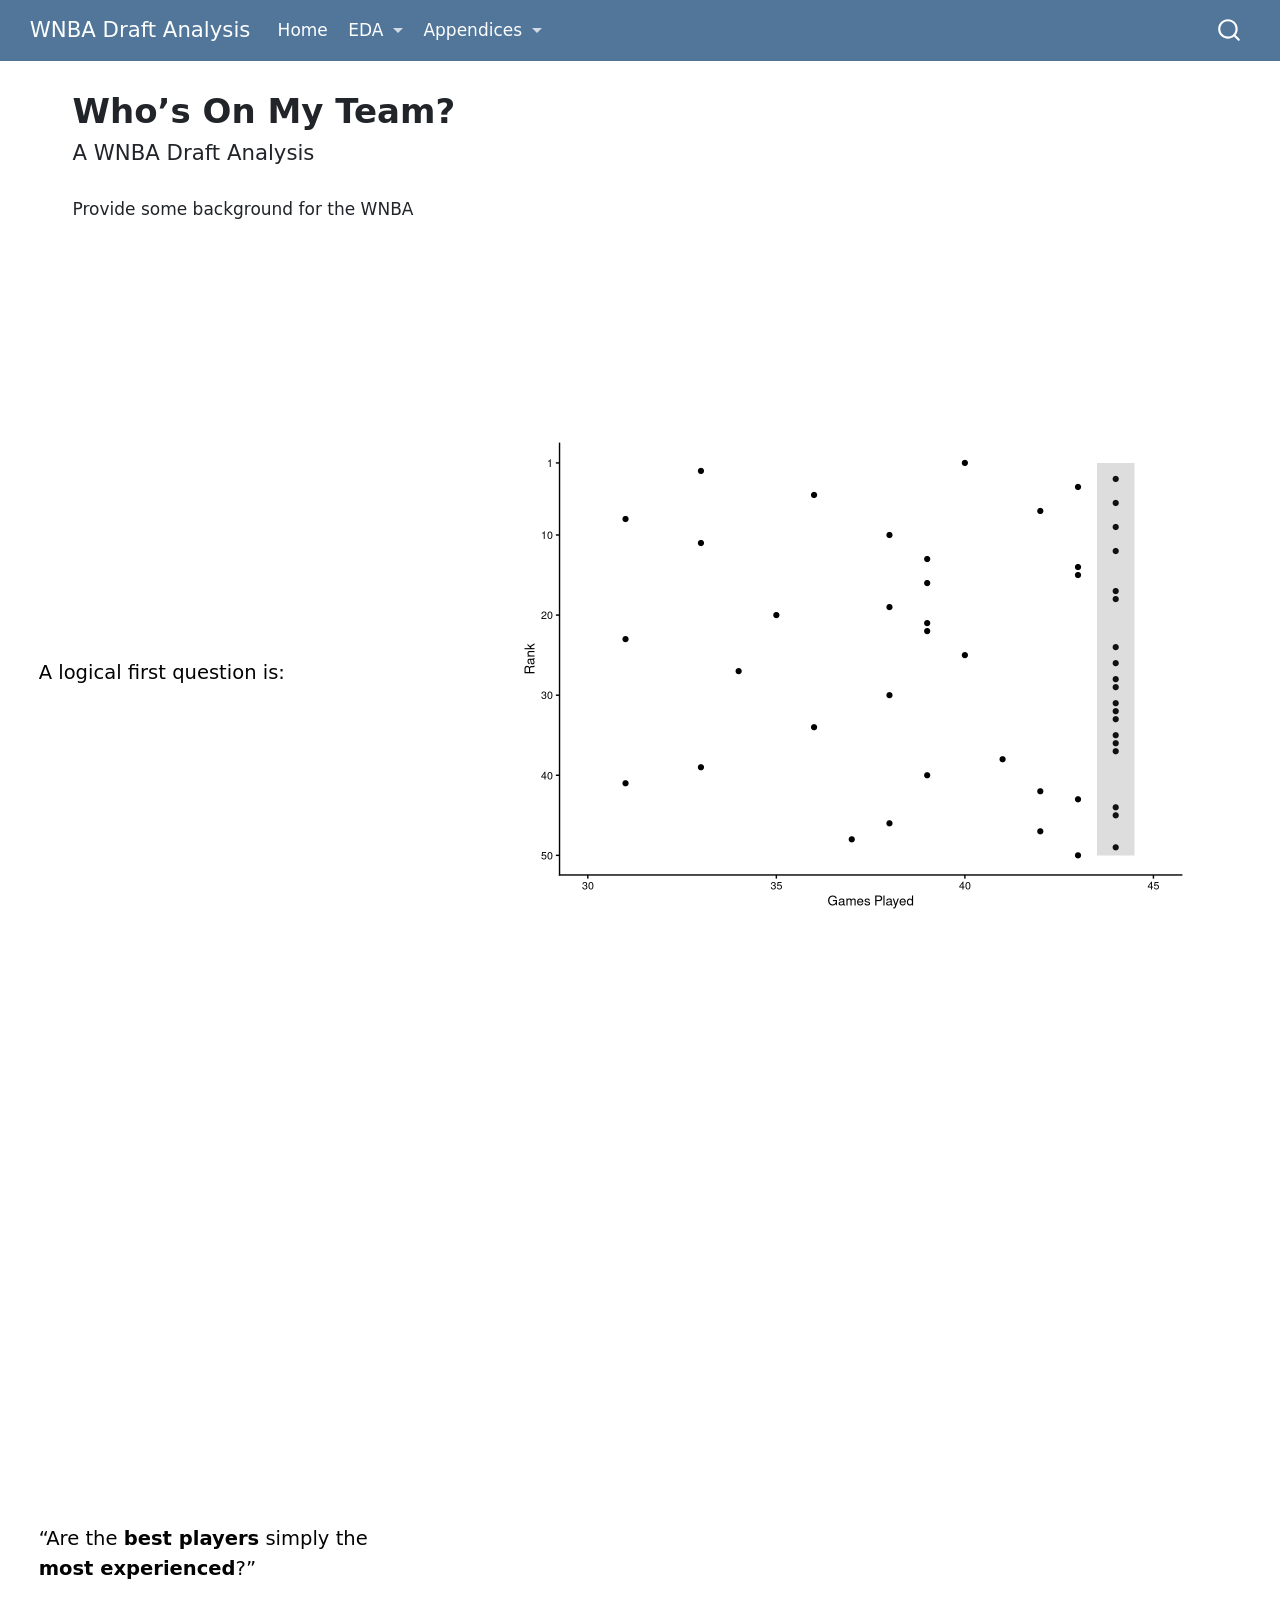
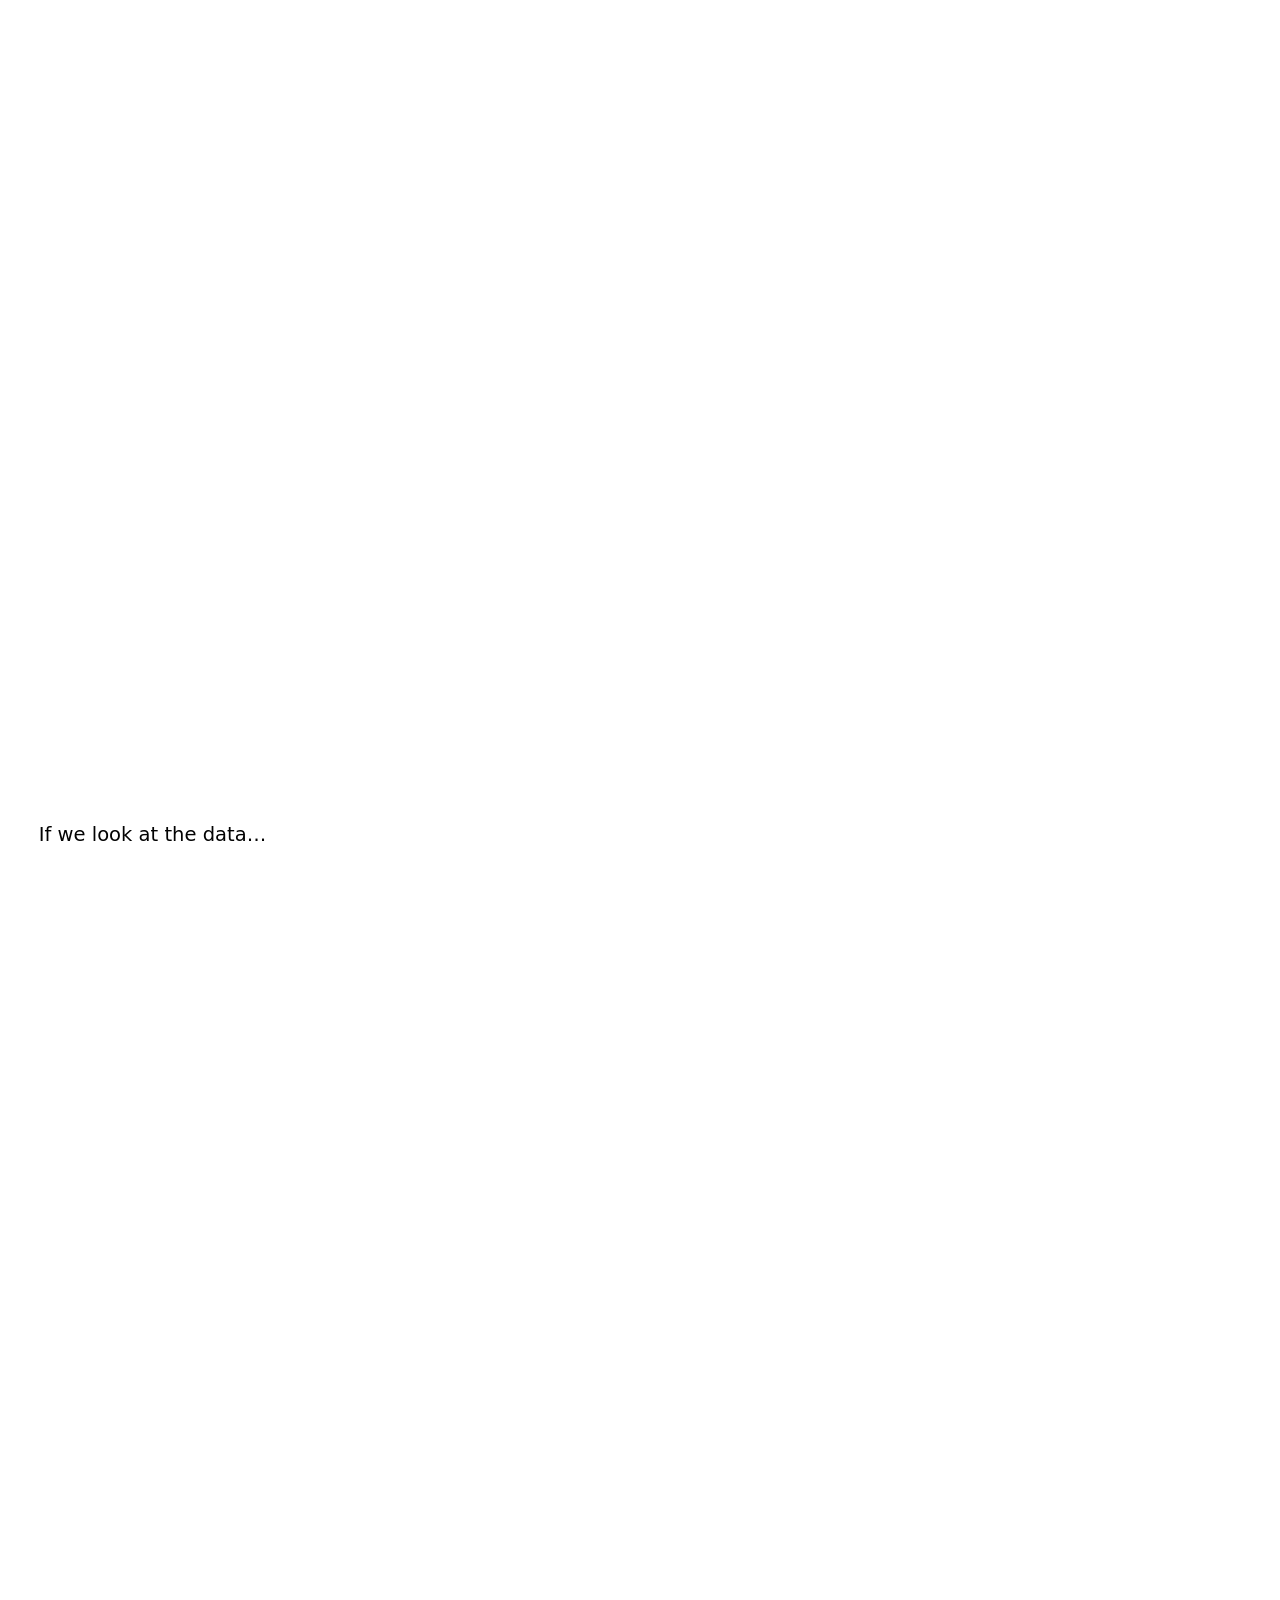
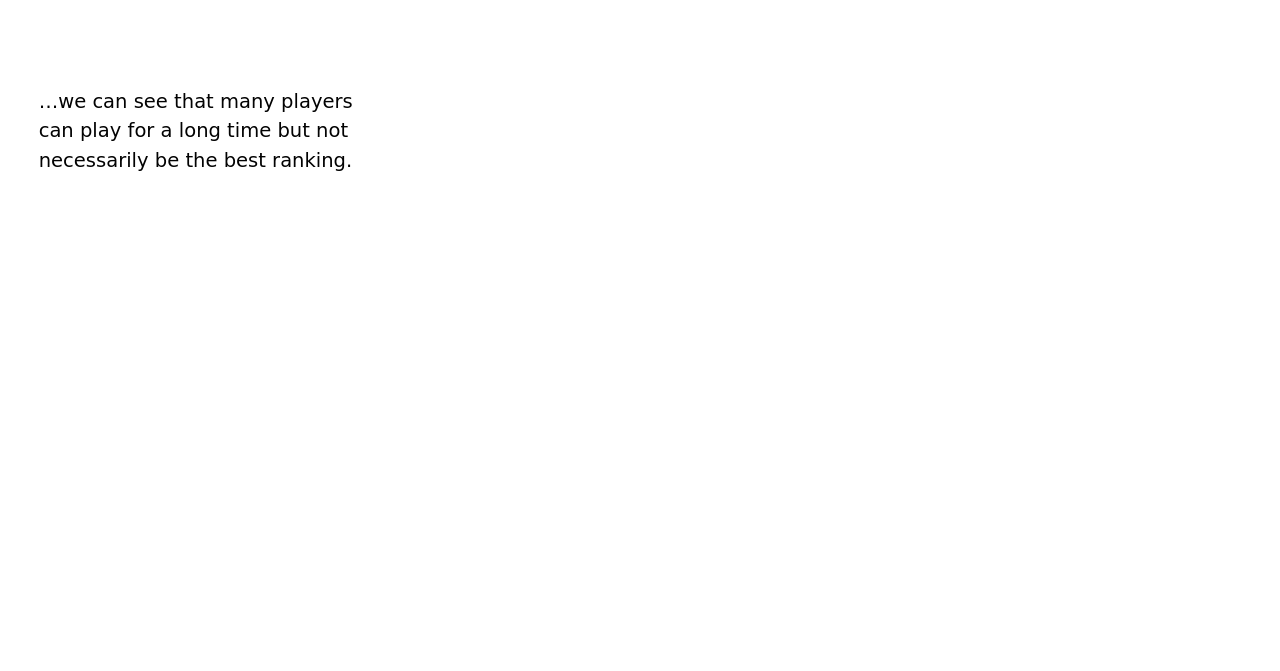
==== commit cb530a1e: "Built site for gh-pages" ====
--- a/index.html
+++ b/index.html
@@ -2,19 +2,13 @@
 <html xmlns="http://www.w3.org/1999/xhtml" lang="en" xml:lang="en"><head>
 
 <meta charset="utf-8">
-<meta name="generator" content="quarto-1.9.37">
+<meta name="generator" content="quarto-1.6.42">
 
 <meta name="viewport" content="width=device-width, initial-scale=1.0, user-scalable=yes">
 
-<meta name="author" content="Will S">
-<meta name="author" content="Member 2 first and last name initial">
-<meta name="author" content="Member 3 first and last name initial">
-
-<title>Project Title</title>
+
+<title>Who’s On My Team? – WNBA Draft Analysis</title>
 <style>
-/* Default styles provided by pandoc.
-** See https://pandoc.org/MANUAL.html#variables-for-html for config info.
-*/
 code{white-space: pre-wrap;}
 span.smallcaps{font-variant: small-caps;}
 div.columns{display: flex; gap: min(4vw, 1.5em);}
@@ -26,73 +20,34 @@
   margin: 0 0.8em 0.2em -1em; /* quarto-specific, see https://github.com/quarto-dev/quarto-cli/issues/4556 */ 
   vertical-align: middle;
 }
-/* CSS for syntax highlighting */
-html { -webkit-text-size-adjust: 100%; }
-pre > code.sourceCode { white-space: pre; position: relative; }
-pre > code.sourceCode > span { display: inline-block; line-height: 1.25; }
-pre > code.sourceCode > span:empty { height: 1.2em; }
-.sourceCode { overflow: visible; }
-code.sourceCode > span { color: inherit; text-decoration: inherit; }
-div.sourceCode { margin: 1em 0; }
-pre.sourceCode { margin: 0; }
-@media screen {
-div.sourceCode { overflow: auto; }
-}
-@media print {
-pre > code.sourceCode { white-space: pre-wrap; }
-pre > code.sourceCode > span { text-indent: -5em; padding-left: 5em; }
-}
-pre.numberSource code
-  { counter-reset: source-line 0; }
-pre.numberSource code > span
-  { position: relative; left: -4em; counter-increment: source-line; }
-pre.numberSource code > span > a:first-child::before
-  { content: counter(source-line);
-    position: relative; left: -1em; text-align: right; vertical-align: baseline;
-    border: none; display: inline-block;
-    -webkit-touch-callout: none; -webkit-user-select: none;
-    -khtml-user-select: none; -moz-user-select: none;
-    -ms-user-select: none; user-select: none;
-    padding: 0 4px; width: 4em;
-  }
-pre.numberSource { margin-left: 3em;  padding-left: 4px; }
-div.sourceCode
-  {   }
-@media screen {
-pre > code.sourceCode > span > a:first-child::before { text-decoration: underline; }
-}
 </style>
 
 
 <script src="site_libs/quarto-nav/quarto-nav.js"></script>
+<script src="site_libs/quarto-nav/headroom.min.js"></script>
 <script src="site_libs/clipboard/clipboard.min.js"></script>
 <script src="site_libs/quarto-search/autocomplete.umd.js"></script>
 <script src="site_libs/quarto-search/fuse.min.js"></script>
 <script src="site_libs/quarto-search/quarto-search.js"></script>
 <meta name="quarto:offset" content="./">
-<link href="./eda/eda-member1.html" rel="next">
-<script src="site_libs/cookie-consent/cookie-consent.js"></script>
-<link href="site_libs/cookie-consent/cookie-consent.css" rel="stylesheet">
-<script src="site_libs/quarto-html/quarto.js" type="module"></script>
-<script src="site_libs/quarto-html/tabsets/tabsets.js" type="module"></script>
+<script src="site_libs/quarto-html/quarto.js"></script>
 <script src="site_libs/quarto-html/popper.min.js"></script>
 <script src="site_libs/quarto-html/tippy.umd.min.js"></script>
 <script src="site_libs/quarto-html/anchor.min.js"></script>
 <link href="site_libs/quarto-html/tippy.css" rel="stylesheet">
-<link href="site_libs/quarto-html/quarto-syntax-highlighting-7f8f88aac4f3542376d5c11b86a4c14d.css" rel="stylesheet" class="quarto-color-scheme" id="quarto-text-highlighting-styles">
-<link href="site_libs/quarto-html/quarto-syntax-highlighting-dark-d0ae9245876894da5ac7e18953ecc5cc.css" rel="stylesheet" class="quarto-color-scheme quarto-color-alternate" id="quarto-text-highlighting-styles">
-<link href="site_libs/quarto-html/quarto-syntax-highlighting-7f8f88aac4f3542376d5c11b86a4c14d.css" rel="stylesheet" class="quarto-color-scheme-extra" id="quarto-text-highlighting-styles">
+<link href="site_libs/quarto-html/quarto-syntax-highlighting-2f5df379a58b258e96c21c0638c20c03.css" rel="stylesheet" id="quarto-text-highlighting-styles">
 <script src="site_libs/bootstrap/bootstrap.min.js"></script>
 <link href="site_libs/bootstrap/bootstrap-icons.css" rel="stylesheet">
-<link href="site_libs/bootstrap/bootstrap-57ca86f72f53cb4f4d9d5955dbf084ec.min.css" rel="stylesheet" append-hash="true" class="quarto-color-scheme" id="quarto-bootstrap" data-mode="light">
-<link href="site_libs/bootstrap/bootstrap-dark-5fb92d1800090af7833eba181834ae86.min.css" rel="stylesheet" append-hash="true" class="quarto-color-scheme quarto-color-alternate" id="quarto-bootstrap" data-mode="dark">
-<link href="site_libs/bootstrap/bootstrap-57ca86f72f53cb4f4d9d5955dbf084ec.min.css" rel="stylesheet" append-hash="true" class="quarto-color-scheme-extra" id="quarto-bootstrap" data-mode="light">
+<link href="site_libs/bootstrap/bootstrap-b7ce60908c2f90ce78f84a19e7ba30f9.min.css" rel="stylesheet" append-hash="true" id="quarto-bootstrap" data-mode="light">
+<script src="site_libs/quarto-contrib/intersection-observer-polyfill-1.0.0/intersection-observer.js"></script>
+<script src="site_libs/quarto-contrib/scrollama-3.2.0/scrollama.min.js"></script>
+<script src="site_libs/quarto-contrib/closeread-0.1.0/closeread.js"></script>
 <script id="quarto-search-options" type="application/json">{
-  "location": "sidebar",
+  "location": "navbar",
   "copy-button": false,
   "collapse-after": 3,
-  "panel-placement": "start",
-  "type": "textbox",
+  "panel-placement": "end",
+  "type": "overlay",
   "limit": 50,
   "keyboard-shortcut": [
     "f",
@@ -114,341 +69,116 @@
     "search-label": "Search"
   }
 }</script>
-
-<script type="text/javascript" charset="UTF-8">
-document.addEventListener('DOMContentLoaded', function () {
-cookieconsent.run({
-  "notice_banner_type":"simple",
-  "consent_type":"implied",
-  "palette":"light",
-  "language":"en",
-  "page_load_consent_levels":["strictly-necessary","functionality","tracking","targeting"],
-  "notice_banner_reject_button_hide":false,
-  "preferences_center_close_button_hide":false,
-  "website_name":""
-  ,
-"language":"en"
-  });
-});
-</script> 
-  
-<style>html{ scroll-behavior: smooth; }</style>
-
-
-<link rel="stylesheet" href="style/custom.css">
+<meta cr-debug-mode="false">
+<meta cr-remove-header-space="false">
+
+
+<link rel="stylesheet" href="site_libs/quarto-contrib/quarto-project/qmd-lab/closeread/closeread.css">
 </head>
 
-<body class="nav-sidebar docked quarto-light"><script id="quarto-html-before-body" type="application/javascript">
-    const toggleBodyColorMode = (bsSheetEl) => {
-      const mode = bsSheetEl.getAttribute("data-mode");
-      const bodyEl = window.document.querySelector("body");
-      if (mode === "dark") {
-        bodyEl.classList.add("quarto-dark");
-        bodyEl.classList.remove("quarto-light");
-      } else {
-        bodyEl.classList.add("quarto-light");
-        bodyEl.classList.remove("quarto-dark");
-      }
-    }
-    const toggleBodyColorPrimary = () => {
-      const bsSheetEl = window.document.querySelector("link#quarto-bootstrap:not([rel=disabled-stylesheet])");
-      if (bsSheetEl) {
-        toggleBodyColorMode(bsSheetEl);
-      }
-    }
-    const setColorSchemeToggle = (alternate) => {
-      const toggles = window.document.querySelectorAll('.quarto-color-scheme-toggle');
-      for (let i=0; i < toggles.length; i++) {
-        const toggle = toggles[i];
-        if (toggle) {
-          if (alternate) {
-            toggle.classList.add("alternate");
-          } else {
-            toggle.classList.remove("alternate");
-          }
-        }
-      }
-    };
-    const toggleColorMode = (alternate) => {
-      // Switch the stylesheets
-      const primaryStylesheets = window.document.querySelectorAll('link.quarto-color-scheme:not(.quarto-color-alternate)');
-      const alternateStylesheets = window.document.querySelectorAll('link.quarto-color-scheme.quarto-color-alternate');
-      manageTransitions('#quarto-margin-sidebar .nav-link', false);
-      if (alternate) {
-        // note: dark is layered on light, we don't disable primary!
-        enableStylesheet(alternateStylesheets);
-        for (const sheetNode of alternateStylesheets) {
-          if (sheetNode.id === "quarto-bootstrap") {
-            toggleBodyColorMode(sheetNode);
-          }
-        }
-      } else {
-        disableStylesheet(alternateStylesheets);
-        enableStylesheet(primaryStylesheets)
-        toggleBodyColorPrimary();
-      }
-      manageTransitions('#quarto-margin-sidebar .nav-link', true);
-      // Switch the toggles
-      setColorSchemeToggle(alternate)
-      // Hack to workaround the fact that safari doesn't
-      // properly recolor the scrollbar when toggling (#1455)
-      if (navigator.userAgent.indexOf('Safari') > 0 && navigator.userAgent.indexOf('Chrome') == -1) {
-        manageTransitions("body", false);
-        window.scrollTo(0, 1);
-        setTimeout(() => {
-          window.scrollTo(0, 0);
-          manageTransitions("body", true);
-        }, 40);
-      }
-    }
-    const disableStylesheet = (stylesheets) => {
-      for (let i=0; i < stylesheets.length; i++) {
-        const stylesheet = stylesheets[i];
-        stylesheet.rel = 'disabled-stylesheet';
-      }
-    }
-    const enableStylesheet = (stylesheets) => {
-      for (let i=0; i < stylesheets.length; i++) {
-        const stylesheet = stylesheets[i];
-        if(stylesheet.rel !== 'stylesheet') { // for Chrome, which will still FOUC without this check
-          stylesheet.rel = 'stylesheet';
-        }
-      }
-    }
-    const manageTransitions = (selector, allowTransitions) => {
-      const els = window.document.querySelectorAll(selector);
-      for (let i=0; i < els.length; i++) {
-        const el = els[i];
-        if (allowTransitions) {
-          el.classList.remove('notransition');
-        } else {
-          el.classList.add('notransition');
-        }
-      }
-    }
-    const isFileUrl = () => {
-      return window.location.protocol === 'file:';
-    }
-    const hasAlternateSentinel = () => {
-      let styleSentinel = getColorSchemeSentinel();
-      if (styleSentinel !== null) {
-        return styleSentinel === "alternate";
-      } else {
-        return false;
-      }
-    }
-    const setStyleSentinel = (alternate) => {
-      const value = alternate ? "alternate" : "default";
-      if (!isFileUrl()) {
-        window.localStorage.setItem("quarto-color-scheme", value);
-      } else {
-        localAlternateSentinel = value;
-      }
-    }
-    const getColorSchemeSentinel = () => {
-      if (!isFileUrl()) {
-        const storageValue = window.localStorage.getItem("quarto-color-scheme");
-        return storageValue != null ? storageValue : localAlternateSentinel;
-      } else {
-        return localAlternateSentinel;
-      }
-    }
-    const toggleGiscusIfUsed = (isAlternate, darkModeDefault) => {
-      const baseTheme = document.querySelector('#giscus-base-theme')?.value ?? 'light';
-      const alternateTheme = document.querySelector('#giscus-alt-theme')?.value ?? 'dark';
-      let newTheme = '';
-      if(authorPrefersDark) {
-        newTheme = isAlternate ? baseTheme : alternateTheme;
-      } else {
-        newTheme = isAlternate ? alternateTheme : baseTheme;
-      }
-      const changeGiscusTheme = () => {
-        // From: https://github.com/giscus/giscus/issues/336
-        const sendMessage = (message) => {
-          const iframe = document.querySelector('iframe.giscus-frame');
-          if (!iframe) return;
-          iframe.contentWindow.postMessage({ giscus: message }, 'https://giscus.app');
-        }
-        sendMessage({
-          setConfig: {
-            theme: newTheme
-          }
-        });
-      }
-      const isGiscussLoaded = window.document.querySelector('iframe.giscus-frame') !== null;
-      if (isGiscussLoaded) {
-        changeGiscusTheme();
-      }
-    };
-    const authorPrefersDark = false;
-    const darkModeDefault = authorPrefersDark;
-      document.querySelector('link#quarto-text-highlighting-styles.quarto-color-scheme-extra').rel = 'disabled-stylesheet';
-      document.querySelector('link#quarto-bootstrap.quarto-color-scheme-extra').rel = 'disabled-stylesheet';
-    let localAlternateSentinel = darkModeDefault ? 'alternate' : 'default';
-    // Dark / light mode switch
-    window.quartoToggleColorScheme = () => {
-      // Read the current dark / light value
-      let toAlternate = !hasAlternateSentinel();
-      toggleColorMode(toAlternate);
-      setStyleSentinel(toAlternate);
-      toggleGiscusIfUsed(toAlternate, darkModeDefault);
-      window.dispatchEvent(new Event('resize'));
-    };
-    // Switch to dark mode if need be
-    if (hasAlternateSentinel()) {
-      toggleColorMode(true);
-    } else {
-      toggleColorMode(false);
-    }
-  </script>
+<body class="nav-fixed">
 
 <div id="quarto-search-results"></div>
   <header id="quarto-header" class="headroom fixed-top">
-  <nav class="quarto-secondary-nav">
-    <div class="container-fluid d-flex">
-      <button type="button" class="quarto-btn-toggle btn" data-bs-toggle="collapse" role="button" data-bs-target=".quarto-sidebar-collapse-item" aria-controls="quarto-sidebar" aria-expanded="false" aria-label="Toggle sidebar navigation" onclick="if (window.quartoToggleHeadroom) { window.quartoToggleHeadroom(); }">
-        <i class="bi bi-layout-text-sidebar-reverse"></i>
-      </button>
-        <nav class="quarto-page-breadcrumbs" aria-label="breadcrumb"><ol class="breadcrumb"><li class="breadcrumb-item"><a href="./index.html"><span class="chapter-title">Report</span></a></li></ol></nav>
-        <a class="flex-grow-1" role="navigation" data-bs-toggle="collapse" data-bs-target=".quarto-sidebar-collapse-item" aria-controls="quarto-sidebar" aria-expanded="false" aria-label="Toggle sidebar navigation" onclick="if (window.quartoToggleHeadroom) { window.quartoToggleHeadroom(); }">      
-        </a>
-      <button type="button" class="btn quarto-search-button" aria-label="Search" onclick="window.quartoOpenSearch();">
-        <i class="bi bi-search"></i>
-      </button>
-    </div>
-  </nav>
+    <nav class="navbar navbar-expand-lg " data-bs-theme="dark">
+      <div class="navbar-container container-fluid">
+      <div class="navbar-brand-container mx-auto">
+    <a class="navbar-brand" href="./index.html">
+    <span class="navbar-title">WNBA Draft Analysis</span>
+    </a>
+  </div>
+            <div id="quarto-search" class="" title="Search"></div>
+          <button class="navbar-toggler" type="button" data-bs-toggle="collapse" data-bs-target="#navbarCollapse" aria-controls="navbarCollapse" role="menu" aria-expanded="false" aria-label="Toggle navigation" onclick="if (window.quartoToggleHeadroom) { window.quartoToggleHeadroom(); }">
+  <span class="navbar-toggler-icon"></span>
+</button>
+          <div class="collapse navbar-collapse" id="navbarCollapse">
+            <ul class="navbar-nav navbar-nav-scroll me-auto">
+  <li class="nav-item">
+    <a class="nav-link active" href="./index.html" aria-current="page"> 
+<span class="menu-text">Home</span></a>
+  </li>  
+  <li class="nav-item dropdown ">
+    <a class="nav-link dropdown-toggle" href="#" id="nav-menu-eda" role="link" data-bs-toggle="dropdown" aria-expanded="false">
+ <span class="menu-text">EDA</span>
+    </a>
+    <ul class="dropdown-menu" aria-labelledby="nav-menu-eda">    
+        <li>
+    <a class="dropdown-item" href="./eda/eda-member1.html">
+ <span class="dropdown-text">Will</span></a>
+  </li>  
+        <li>
+    <a class="dropdown-item" href="./eda/eda-member2.html">
+ <span class="dropdown-text">Hamza</span></a>
+  </li>  
+        <li>
+    <a class="dropdown-item" href="./eda/eda-member3.html">
+ <span class="dropdown-text">Nox</span></a>
+  </li>  
+    </ul>
+  </li>
+  <li class="nav-item dropdown ">
+    <a class="nav-link dropdown-toggle" href="#" id="nav-menu-appendices" role="link" data-bs-toggle="dropdown" aria-expanded="false">
+ <span class="menu-text">Appendices</span>
+    </a>
+    <ul class="dropdown-menu" aria-labelledby="nav-menu-appendices">    
+        <li>
+    <a class="dropdown-item" href="./appx/proposal.html">
+ <span class="dropdown-text">Proposal</span></a>
+  </li>  
+        <li>
+    <a class="dropdown-item" href="./appx/case-study.html">
+ <span class="dropdown-text">Case Study</span></a>
+  </li>  
+        <li>
+    <a class="dropdown-item" href="./wa/wa-member1.html">
+ <span class="dropdown-text">WA1</span></a>
+  </li>  
+        <li>
+    <a class="dropdown-item" href="./wa/wa-member2.html">
+ <span class="dropdown-text">WA2</span></a>
+  </li>  
+        <li>
+    <a class="dropdown-item" href="./wa/wa-member3.html">
+ <span class="dropdown-text">WA3</span></a>
+  </li>  
+    </ul>
+  </li>
+</ul>
+          </div> <!-- /navcollapse -->
+            <div class="quarto-navbar-tools">
+</div>
+      </div> <!-- /container-fluid -->
+    </nav>
 </header>
 <!-- content -->
-<div id="quarto-content" class="quarto-container page-columns page-rows-contents page-layout-full">
+<div id="quarto-content" class="quarto-container page-columns page-rows-contents page-layout-full page-navbar">
 <!-- sidebar -->
-  <nav id="quarto-sidebar" class="sidebar collapse collapse-horizontal quarto-sidebar-collapse-item sidebar-navigation docked overflow-auto">
-    <div class="pt-lg-2 mt-2 text-left sidebar-header sidebar-header-stacked">
-      <a href="./index.html" class="sidebar-logo-link">
-      <img src="./assets/sidebar-logo.png" alt="Random negative space illustration" class="sidebar-logo light-content py-0 d-lg-inline d-none">
-      <img src="./assets/sidebar-logo.png" alt="Random negative space illustration" class="sidebar-logo dark-content py-0 d-lg-inline d-none">
-      </a>
-    <div class="sidebar-title mb-0 py-0">
-      <a href="./">Team Name</a> 
-        <div class="sidebar-tools-main">
-  <a href="" class="quarto-color-scheme-toggle quarto-navigation-tool  px-1" onclick="window.quartoToggleColorScheme(); return false;" title="Toggle dark mode"><i class="bi"></i></a>
-  <a href="" class="quarto-reader-toggle quarto-navigation-tool px-1" onclick="window.quartoToggleReader(); return false;" title="Toggle reader mode">
-  <div class="quarto-reader-toggle-btn">
-  <i class="bi"></i>
-  </div>
-</a>
-</div>
-    </div>
-      </div>
-        <div class="mt-2 flex-shrink-0 align-items-center">
-        <div class="sidebar-search">
-        <div id="quarto-search" class="" title="Search"></div>
-        </div>
-        </div>
-    <div class="sidebar-menu-container"> 
-    <ul class="list-unstyled mt-1">
-        <li class="sidebar-item">
-  <div class="sidebar-item-container"> 
-  <a href="./index.html" class="sidebar-item-text sidebar-link active"><span class="chapter-title">Report</span></a>
-  </div>
-</li>
-        <li class="sidebar-item sidebar-item-section">
-      <div class="sidebar-item-container"> 
-            <a class="sidebar-item-text sidebar-link text-start" data-bs-toggle="collapse" data-bs-target="#quarto-sidebar-section-1" role="navigation" aria-expanded="true">
- <span class="menu-text">EDA</span></a>
-          <a class="sidebar-item-toggle text-start" data-bs-toggle="collapse" data-bs-target="#quarto-sidebar-section-1" role="navigation" aria-expanded="true" aria-label="Toggle section">
-            <i class="bi bi-chevron-right ms-2"></i>
-          </a> 
-      </div>
-      <ul id="quarto-sidebar-section-1" class="collapse list-unstyled sidebar-section depth1 show">  
-          <li class="sidebar-item">
-  <div class="sidebar-item-container"> 
-  <a href="./eda/eda-member1.html" class="sidebar-item-text sidebar-link"><span class="chapter-title">Member 1 First Name &amp; Last Name Initial</span></a>
-  </div>
-</li>
-          <li class="sidebar-item">
-  <div class="sidebar-item-container"> 
-  <a href="./eda/eda-member2.html" class="sidebar-item-text sidebar-link"><span class="chapter-title">Member 2 First Name &amp; Last Name Initial</span></a>
-  </div>
-</li>
-          <li class="sidebar-item">
-  <div class="sidebar-item-container"> 
-  <a href="./eda/eda-member3.html" class="sidebar-item-text sidebar-link"><span class="chapter-title">Member 3 First Name &amp; Last Name Initial</span></a>
-  </div>
-</li>
-      </ul>
-  </li>
-        <li class="sidebar-item sidebar-item-section">
-      <div class="sidebar-item-container"> 
-            <a class="sidebar-item-text sidebar-link text-start" data-bs-toggle="collapse" data-bs-target="#quarto-sidebar-section-2" role="navigation" aria-expanded="true">
- <span class="menu-text">Appendices</span></a>
-          <a class="sidebar-item-toggle text-start" data-bs-toggle="collapse" data-bs-target="#quarto-sidebar-section-2" role="navigation" aria-expanded="true" aria-label="Toggle section">
-            <i class="bi bi-chevron-right ms-2"></i>
-          </a> 
-      </div>
-      <ul id="quarto-sidebar-section-2" class="collapse list-unstyled sidebar-section depth1 show">  
-          <li class="sidebar-item">
-  <div class="sidebar-item-container"> 
-  <a href="./appx/proposal.html" class="sidebar-item-text sidebar-link"><span class="chapter-title">Proposal</span></a>
-  </div>
-</li>
-          <li class="sidebar-item">
-  <div class="sidebar-item-container"> 
-  <a href="./appx/case-study.html" class="sidebar-item-text sidebar-link"><span class="chapter-title">Case Study</span></a>
-  </div>
-</li>
-          <li class="sidebar-item">
-  <div class="sidebar-item-container"> 
-  <a href="./wa/wa-member1.html" class="sidebar-item-text sidebar-link"><span class="chapter-title">Member 1 First Name &amp; Last Name Initial</span></a>
-  </div>
-</li>
-          <li class="sidebar-item">
-  <div class="sidebar-item-container"> 
-  <a href="./wa/wa-member2.html" class="sidebar-item-text sidebar-link"><span class="chapter-title">Member 2 First Name &amp; Last Name Initial</span></a>
-  </div>
-</li>
-          <li class="sidebar-item">
-  <div class="sidebar-item-container"> 
-  <a href="./wa/wa-member3.html" class="sidebar-item-text sidebar-link"><span class="chapter-title">Member 3 First Name &amp; Last Name Initial</span></a>
-  </div>
-</li>
-      </ul>
-  </li>
-    </ul>
-    </div>
-</nav>
-<div id="quarto-sidebar-glass" class="quarto-sidebar-collapse-item" data-bs-toggle="collapse" data-bs-target=".quarto-sidebar-collapse-item"></div>
 <!-- margin-sidebar -->
-    <div id="quarto-margin-sidebar" class="sidebar margin-sidebar zindex-bottom">
-        
-    </div>
+    
 <!-- main -->
-<main class="content column-page-right" id="quarto-document-content">
-
+<main class="content column-page" id="quarto-document-content">
+      <!-- user-provided yaml closeread style options -->
+      <style>
+        :root {
+          --cr-section-background-color: transparent;
+--cr-narrative-background-color-overlay: transparent;
+--cr-narrative-text-color-overlay: black;
+--cr-narrative-background-color-sidebar: transparent;
+        }
+      </style>
+    
 
 <header id="title-block-header" class="quarto-title-block default">
 <div class="quarto-title">
-<div class="quarto-title-block"><div><h1 class="title">Project Title</h1><button type="button" class="btn code-tools-button dropdown-toggle" id="quarto-code-tools-menu" data-bs-toggle="dropdown" aria-expanded="false"><i class="bi"></i> Code</button><ul class="dropdown-menu dropdown-menu-end" aria-labelelledby="quarto-code-tools-menu"><li><a id="quarto-show-all-code" class="dropdown-item" href="javascript:void(0)" role="button">Show All Code</a></li><li><a id="quarto-hide-all-code" class="dropdown-item" href="javascript:void(0)" role="button">Hide All Code</a></li><li><hr class="dropdown-divider"></li><li><a id="quarto-view-source" class="dropdown-item" href="javascript:void(0)" role="button">View Source</a></li></ul></div></div>
-</div>
-
-
-
-<div class="quarto-title-meta column-page-right">
-
-    <div>
-    <div class="quarto-title-meta-heading">Authors</div>
-    <div class="quarto-title-meta-contents">
-             <p>Will S </p>
-             <p>Member 2 first and last name initial </p>
-             <p>Member 3 first and last name initial </p>
-          </div>
-  </div>
+<h1 class="title">Who’s On My Team?</h1>
+<p class="subtitle lead">A WNBA Draft Analysis</p>
+</div>
+
+
+
+<div class="quarto-title-meta column-page">
+
     
-    <div>
-    <div class="quarto-title-meta-heading">Published</div>
-    <div class="quarto-title-meta-contents">
-      <p class="date">Friday, April 17, 2026</p>
-    </div>
-  </div>
   
     
   </div>
@@ -458,326 +188,303 @@
 </header>
 
 
-<p>Your report goes here.</p>
+<p>Provide some background for the WNBA</p>
+<div class="cr-section cr-column-screen sidebar-left">
+<div class="narrative-col">
+<div class="trigger">
+<div class="narrative">
+<p>A logical first question is:</p>
+</div>
+</div>
+<div class="trigger new-trigger" data-focus-on="cr-rank-vs-time-blank">
+<div class="narrative">
+<p>“Are the <strong>best players</strong> simply the <strong>most experienced</strong>?”</p>
+</div>
+</div>
+<div class="trigger new-trigger" data-focus-on="cr-rank-vs-time-filled">
+<div class="narrative">
+<p>If we look at the data…</p>
+</div>
+</div>
+<div class="trigger new-trigger" data-focus-on="cr-rank-vs-time-annotated">
+<div class="narrative">
+<p>…we can see that many players can play for a long time but not necessarily be the best ranking.</p>
+</div>
+</div>
+</div>
+<div class="sticky-col">
+<div class="sticky-col-stack">
+<div id="cr-rank-vs-time-blank" class="sticky">
 <div class="cell">
-<details class="code-fold">
-<summary>Code</summary>
-<div class="code-copy-outer-scaffold"><div class="sourceCode cell-code" id="cb1"><pre class="sourceCode numberSource r number-lines code-with-copy"><code class="sourceCode r"><span id="cb1-1"><a href="#cb1-1"></a><span class="co"># a test code chunk</span></span></code></pre></div><button title="Copy to Clipboard" class="code-copy-button"><i class="bi"></i></button></div>
-</details>
-</div>
-
-
-<!-- -->
+<div class="cell-output-display">
+<div>
+<figure class="figure">
+<p><img src="index_files/figure-html/unnamed-chunk-2-1.png" class="img-fluid figure-img" width="672"></p>
+</figure>
+</div>
+</div>
+</div>
+</div>
+<div id="cr-rank-vs-time-filled" class="sticky">
+<div class="cell">
+<div class="cell-output-display">
+<div>
+<figure class="figure">
+<p><img src="index_files/figure-html/unnamed-chunk-3-1.png" class="img-fluid figure-img" width="672"></p>
+</figure>
+</div>
+</div>
+</div>
+</div>
+<div id="cr-rank-vs-time-annotated" class="sticky">
+<div class="cell">
+<div class="cell-output-display">
+<div>
+<figure class="figure">
+<p><img src="index_files/figure-html/unnamed-chunk-4-1.png" class="img-fluid figure-img" width="672"></p>
+</figure>
+</div>
+</div>
+</div>
+</div>
+</div>
+</div>
+</div>
+
 
 
 </main> <!-- /main -->
 <script id="quarto-html-after-body" type="application/javascript">
-  window.document.addEventListener("DOMContentLoaded", function (event) {
-    // Ensure there is a toggle, if there isn't float one in the top right
-    if (window.document.querySelector('.quarto-color-scheme-toggle') === null) {
-      const a = window.document.createElement('a');
-      a.classList.add('top-right');
-      a.classList.add('quarto-color-scheme-toggle');
-      a.href = "";
-      a.onclick = function() { try { window.quartoToggleColorScheme(); } catch {} return false; };
-      const i = window.document.createElement("i");
-      i.classList.add('bi');
-      a.appendChild(i);
-      window.document.body.appendChild(a);
-    }
-    setColorSchemeToggle(hasAlternateSentinel())
-    const icon = "";
-    const anchorJS = new window.AnchorJS();
-    anchorJS.options = {
-      placement: 'right',
-      icon: icon
-    };
-    anchorJS.add('.anchored');
-    const isCodeAnnotation = (el) => {
-      for (const clz of el.classList) {
-        if (clz.startsWith('code-annotation-')) {                     
-          return true;
-        }
-      }
-      return false;
-    }
-    const onCopySuccess = function(e) {
-      // button target
-      const button = e.trigger;
-      // don't keep focus
-      button.blur();
-      // flash "checked"
-      button.classList.add('code-copy-button-checked');
-      var currentTitle = button.getAttribute("title");
-      button.setAttribute("title", "Copied!");
-      let tooltip;
-      if (window.bootstrap) {
-        button.setAttribute("data-bs-toggle", "tooltip");
-        button.setAttribute("data-bs-placement", "left");
-        button.setAttribute("data-bs-title", "Copied!");
-        tooltip = new bootstrap.Tooltip(button, 
-          { trigger: "manual", 
-            customClass: "code-copy-button-tooltip",
-            offset: [0, -8]});
-        tooltip.show();    
-      }
-      setTimeout(function() {
-        if (tooltip) {
-          tooltip.hide();
-          button.removeAttribute("data-bs-title");
-          button.removeAttribute("data-bs-toggle");
-          button.removeAttribute("data-bs-placement");
-        }
-        button.setAttribute("title", currentTitle);
-        button.classList.remove('code-copy-button-checked');
-      }, 1000);
-      // clear code selection
-      e.clearSelection();
-    }
-    const getTextToCopy = function(trigger) {
-      const outerScaffold = trigger.parentElement.cloneNode(true);
-      const codeEl = outerScaffold.querySelector('code');
+window.document.addEventListener("DOMContentLoaded", function (event) {
+  const toggleBodyColorMode = (bsSheetEl) => {
+    const mode = bsSheetEl.getAttribute("data-mode");
+    const bodyEl = window.document.querySelector("body");
+    if (mode === "dark") {
+      bodyEl.classList.add("quarto-dark");
+      bodyEl.classList.remove("quarto-light");
+    } else {
+      bodyEl.classList.add("quarto-light");
+      bodyEl.classList.remove("quarto-dark");
+    }
+  }
+  const toggleBodyColorPrimary = () => {
+    const bsSheetEl = window.document.querySelector("link#quarto-bootstrap");
+    if (bsSheetEl) {
+      toggleBodyColorMode(bsSheetEl);
+    }
+  }
+  toggleBodyColorPrimary();  
+  const icon = "";
+  const anchorJS = new window.AnchorJS();
+  anchorJS.options = {
+    placement: 'right',
+    icon: icon
+  };
+  anchorJS.add('.anchored');
+  const isCodeAnnotation = (el) => {
+    for (const clz of el.classList) {
+      if (clz.startsWith('code-annotation-')) {                     
+        return true;
+      }
+    }
+    return false;
+  }
+  const onCopySuccess = function(e) {
+    // button target
+    const button = e.trigger;
+    // don't keep focus
+    button.blur();
+    // flash "checked"
+    button.classList.add('code-copy-button-checked');
+    var currentTitle = button.getAttribute("title");
+    button.setAttribute("title", "Copied!");
+    let tooltip;
+    if (window.bootstrap) {
+      button.setAttribute("data-bs-toggle", "tooltip");
+      button.setAttribute("data-bs-placement", "left");
+      button.setAttribute("data-bs-title", "Copied!");
+      tooltip = new bootstrap.Tooltip(button, 
+        { trigger: "manual", 
+          customClass: "code-copy-button-tooltip",
+          offset: [0, -8]});
+      tooltip.show();    
+    }
+    setTimeout(function() {
+      if (tooltip) {
+        tooltip.hide();
+        button.removeAttribute("data-bs-title");
+        button.removeAttribute("data-bs-toggle");
+        button.removeAttribute("data-bs-placement");
+      }
+      button.setAttribute("title", currentTitle);
+      button.classList.remove('code-copy-button-checked');
+    }, 1000);
+    // clear code selection
+    e.clearSelection();
+  }
+  const getTextToCopy = function(trigger) {
+      const codeEl = trigger.previousElementSibling.cloneNode(true);
       for (const childEl of codeEl.children) {
         if (isCodeAnnotation(childEl)) {
           childEl.remove();
         }
       }
       return codeEl.innerText;
-    }
-    const clipboard = new window.ClipboardJS('.code-copy-button:not([data-in-quarto-modal])', {
-      text: getTextToCopy
+  }
+  const clipboard = new window.ClipboardJS('.code-copy-button:not([data-in-quarto-modal])', {
+    text: getTextToCopy
+  });
+  clipboard.on('success', onCopySuccess);
+  if (window.document.getElementById('quarto-embedded-source-code-modal')) {
+    const clipboardModal = new window.ClipboardJS('.code-copy-button[data-in-quarto-modal]', {
+      text: getTextToCopy,
+      container: window.document.getElementById('quarto-embedded-source-code-modal')
     });
-    clipboard.on('success', onCopySuccess);
-    if (window.document.getElementById('quarto-embedded-source-code-modal')) {
-      const clipboardModal = new window.ClipboardJS('.code-copy-button[data-in-quarto-modal]', {
-        text: getTextToCopy,
-        container: window.document.getElementById('quarto-embedded-source-code-modal')
-      });
-      clipboardModal.on('success', onCopySuccess);
-    }
-    const viewSource = window.document.getElementById('quarto-view-source') ||
-                       window.document.getElementById('quarto-code-tools-source');
-    if (viewSource) {
-      const sourceUrl = viewSource.getAttribute("data-quarto-source-url");
-      viewSource.addEventListener("click", function(e) {
-        if (sourceUrl) {
-          // rstudio viewer pane
-          if (/\bcapabilities=\b/.test(window.location)) {
-            window.open(sourceUrl);
+    clipboardModal.on('success', onCopySuccess);
+  }
+    var localhostRegex = new RegExp(/^(?:http|https):\/\/localhost\:?[0-9]*\//);
+    var mailtoRegex = new RegExp(/^mailto:/);
+      var filterRegex = new RegExp("https:\/\/mac-stat212-s26\.github\.io\/project-wnba-analysis\/");
+    var isInternal = (href) => {
+        return filterRegex.test(href) || localhostRegex.test(href) || mailtoRegex.test(href);
+    }
+    // Inspect non-navigation links and adorn them if external
+ 	var links = window.document.querySelectorAll('a[href]:not(.nav-link):not(.navbar-brand):not(.toc-action):not(.sidebar-link):not(.sidebar-item-toggle):not(.pagination-link):not(.no-external):not([aria-hidden]):not(.dropdown-item):not(.quarto-navigation-tool):not(.about-link)');
+    for (var i=0; i<links.length; i++) {
+      const link = links[i];
+      if (!isInternal(link.href)) {
+        // undo the damage that might have been done by quarto-nav.js in the case of
+        // links that we want to consider external
+        if (link.dataset.originalHref !== undefined) {
+          link.href = link.dataset.originalHref;
+        }
+      }
+    }
+  function tippyHover(el, contentFn, onTriggerFn, onUntriggerFn) {
+    const config = {
+      allowHTML: true,
+      maxWidth: 500,
+      delay: 100,
+      arrow: false,
+      appendTo: function(el) {
+          return el.parentElement;
+      },
+      interactive: true,
+      interactiveBorder: 10,
+      theme: 'quarto',
+      placement: 'bottom-start',
+    };
+    if (contentFn) {
+      config.content = contentFn;
+    }
+    if (onTriggerFn) {
+      config.onTrigger = onTriggerFn;
+    }
+    if (onUntriggerFn) {
+      config.onUntrigger = onUntriggerFn;
+    }
+    window.tippy(el, config); 
+  }
+  const noterefs = window.document.querySelectorAll('a[role="doc-noteref"]');
+  for (var i=0; i<noterefs.length; i++) {
+    const ref = noterefs[i];
+    tippyHover(ref, function() {
+      // use id or data attribute instead here
+      let href = ref.getAttribute('data-footnote-href') || ref.getAttribute('href');
+      try { href = new URL(href).hash; } catch {}
+      const id = href.replace(/^#\/?/, "");
+      const note = window.document.getElementById(id);
+      if (note) {
+        return note.innerHTML;
+      } else {
+        return "";
+      }
+    });
+  }
+  const xrefs = window.document.querySelectorAll('a.quarto-xref');
+  const processXRef = (id, note) => {
+    // Strip column container classes
+    const stripColumnClz = (el) => {
+      el.classList.remove("page-full", "page-columns");
+      if (el.children) {
+        for (const child of el.children) {
+          stripColumnClz(child);
+        }
+      }
+    }
+    stripColumnClz(note)
+    if (id === null || id.startsWith('sec-')) {
+      // Special case sections, only their first couple elements
+      const container = document.createElement("div");
+      if (note.children && note.children.length > 2) {
+        container.appendChild(note.children[0].cloneNode(true));
+        for (let i = 1; i < note.children.length; i++) {
+          const child = note.children[i];
+          if (child.tagName === "P" && child.innerText === "") {
+            continue;
           } else {
-            window.location.href = sourceUrl;
+            container.appendChild(child.cloneNode(true));
+            break;
+          }
+        }
+        if (window.Quarto?.typesetMath) {
+          window.Quarto.typesetMath(container);
+        }
+        return container.innerHTML
+      } else {
+        if (window.Quarto?.typesetMath) {
+          window.Quarto.typesetMath(note);
+        }
+        return note.innerHTML;
+      }
+    } else {
+      // Remove any anchor links if they are present
+      const anchorLink = note.querySelector('a.anchorjs-link');
+      if (anchorLink) {
+        anchorLink.remove();
+      }
+      if (window.Quarto?.typesetMath) {
+        window.Quarto.typesetMath(note);
+      }
+      if (note.classList.contains("callout")) {
+        return note.outerHTML;
+      } else {
+        return note.innerHTML;
+      }
+    }
+  }
+  for (var i=0; i<xrefs.length; i++) {
+    const xref = xrefs[i];
+    tippyHover(xref, undefined, function(instance) {
+      instance.disable();
+      let url = xref.getAttribute('href');
+      let hash = undefined; 
+      if (url.startsWith('#')) {
+        hash = url;
+      } else {
+        try { hash = new URL(url).hash; } catch {}
+      }
+      if (hash) {
+        const id = hash.replace(/^#\/?/, "");
+        const note = window.document.getElementById(id);
+        if (note !== null) {
+          try {
+            const html = processXRef(id, note.cloneNode(true));
+            instance.setContent(html);
+          } finally {
+            instance.enable();
+            instance.show();
           }
         } else {
-          const modal = new bootstrap.Modal(document.getElementById('quarto-embedded-source-code-modal'));
-          modal.show();
-        }
-        return false;
-      });
-    }
-    function toggleCodeHandler(show) {
-      return function(e) {
-        const detailsSrc = window.document.querySelectorAll(".cell > details > .sourceCode");
-        for (let i=0; i<detailsSrc.length; i++) {
-          const details = detailsSrc[i].parentElement;
-          if (show) {
-            details.open = true;
-          } else {
-            details.removeAttribute("open");
-          }
-        }
-        const cellCodeDivs = window.document.querySelectorAll(".cell > .sourceCode");
-        const fromCls = show ? "hidden" : "unhidden";
-        const toCls = show ? "unhidden" : "hidden";
-        for (let i=0; i<cellCodeDivs.length; i++) {
-          const codeDiv = cellCodeDivs[i];
-          if (codeDiv.classList.contains(fromCls)) {
-            codeDiv.classList.remove(fromCls);
-            codeDiv.classList.add(toCls);
-          } 
-        }
-        return false;
-      }
-    }
-    const hideAllCode = window.document.getElementById("quarto-hide-all-code");
-    if (hideAllCode) {
-      hideAllCode.addEventListener("click", toggleCodeHandler(false));
-    }
-    const showAllCode = window.document.getElementById("quarto-show-all-code");
-    if (showAllCode) {
-      showAllCode.addEventListener("click", toggleCodeHandler(true));
-    }
-      var localhostRegex = new RegExp(/^(?:http|https):\/\/localhost\:?[0-9]*\//);
-      var mailtoRegex = new RegExp(/^mailto:/);
-        var filterRegex = new RegExp('/' + window.location.host + '/');
-      var isInternal = (href) => {
-          return filterRegex.test(href) || localhostRegex.test(href) || mailtoRegex.test(href);
-      }
-      // Inspect non-navigation links and adorn them if external
-     var links = window.document.querySelectorAll('a[href]:not(.nav-link):not(.navbar-brand):not(.toc-action):not(.sidebar-link):not(.sidebar-item-toggle):not(.pagination-link):not(.no-external):not([aria-hidden]):not(.dropdown-item):not(.quarto-navigation-tool):not(.about-link)');
-      for (var i=0; i<links.length; i++) {
-        const link = links[i];
-        if (!isInternal(link.href)) {
-          // undo the damage that might have been done by quarto-nav.js in the case of
-          // links that we want to consider external
-          if (link.dataset.originalHref !== undefined) {
-            link.href = link.dataset.originalHref;
-          }
-            // target, if specified
-            link.setAttribute("target", "_blank");
-            if (link.getAttribute("rel") === null) {
-              link.setAttribute("rel", "noopener");
-            }
-        }
-      }
-    function tippyHover(el, contentFn, onTriggerFn, onUntriggerFn) {
-      const config = {
-        allowHTML: true,
-        maxWidth: 500,
-        delay: 100,
-        arrow: false,
-        appendTo: function(el) {
-            return el.parentElement;
-        },
-        interactive: true,
-        interactiveBorder: 10,
-        theme: 'quarto',
-        placement: 'bottom-start',
-      };
-      if (contentFn) {
-        config.content = contentFn;
-      }
-      if (onTriggerFn) {
-        config.onTrigger = onTriggerFn;
-      }
-      if (onUntriggerFn) {
-        config.onUntrigger = onUntriggerFn;
-      }
-      window.tippy(el, config); 
-    }
-    const noterefs = window.document.querySelectorAll('a[role="doc-noteref"]');
-    for (var i=0; i<noterefs.length; i++) {
-      const ref = noterefs[i];
-      tippyHover(ref, function() {
-        // use id or data attribute instead here
-        let href = ref.getAttribute('data-footnote-href') || ref.getAttribute('href');
-        try { href = new URL(href).hash; } catch {}
-        const id = href.replace(/^#\/?/, "");
-        const note = window.document.getElementById(id);
-        if (note) {
-          return note.innerHTML;
-        } else {
-          return "";
-        }
-      });
-    }
-    const xrefs = window.document.querySelectorAll('a.quarto-xref');
-    const processXRef = (id, note) => {
-      // Strip column container classes
-      const stripColumnClz = (el) => {
-        el.classList.remove("page-full", "page-columns");
-        if (el.children) {
-          for (const child of el.children) {
-            stripColumnClz(child);
-          }
-        }
-      }
-      stripColumnClz(note)
-      if (id === null || id.startsWith('sec-')) {
-        // Special case sections, only their first couple elements
-        const container = document.createElement("div");
-        if (note.children && note.children.length > 2) {
-          container.appendChild(note.children[0].cloneNode(true));
-          for (let i = 1; i < note.children.length; i++) {
-            const child = note.children[i];
-            if (child.tagName === "P" && child.innerText === "") {
-              continue;
-            } else {
-              container.appendChild(child.cloneNode(true));
-              break;
-            }
-          }
-          if (window.Quarto?.typesetMath) {
-            window.Quarto.typesetMath(container);
-          }
-          return container.innerHTML
-        } else {
-          if (window.Quarto?.typesetMath) {
-            window.Quarto.typesetMath(note);
-          }
-          return note.innerHTML;
-        }
-      } else {
-        // Remove any anchor links if they are present
-        const anchorLink = note.querySelector('a.anchorjs-link');
-        if (anchorLink) {
-          anchorLink.remove();
-        }
-        if (window.Quarto?.typesetMath) {
-          window.Quarto.typesetMath(note);
-        }
-        if (note.classList.contains("callout")) {
-          return note.outerHTML;
-        } else {
-          return note.innerHTML;
-        }
-      }
-    }
-    for (var i=0; i<xrefs.length; i++) {
-      const xref = xrefs[i];
-      tippyHover(xref, undefined, function(instance) {
-        instance.disable();
-        let url = xref.getAttribute('href');
-        let hash = undefined; 
-        if (url.startsWith('#')) {
-          hash = url;
-        } else {
-          try { hash = new URL(url).hash; } catch {}
-        }
-        if (hash) {
-          const id = hash.replace(/^#\/?/, "");
-          const note = window.document.getElementById(id);
-          if (note !== null) {
-            try {
-              const html = processXRef(id, note.cloneNode(true));
-              instance.setContent(html);
-            } finally {
-              instance.enable();
-              instance.show();
-            }
-          } else {
-            // See if we can fetch this
-            fetch(url.split('#')[0])
-            .then(res => res.text())
-            .then(html => {
-              const parser = new DOMParser();
-              const htmlDoc = parser.parseFromString(html, "text/html");
-              const note = htmlDoc.getElementById(id);
-              if (note !== null) {
-                const html = processXRef(id, note);
-                instance.setContent(html);
-              } 
-            }).finally(() => {
-              instance.enable();
-              instance.show();
-            });
-          }
-        } else {
-          // See if we can fetch a full url (with no hash to target)
-          // This is a special case and we should probably do some content thinning / targeting
-          fetch(url)
+          // See if we can fetch this
+          fetch(url.split('#')[0])
           .then(res => res.text())
           .then(html => {
             const parser = new DOMParser();
             const htmlDoc = parser.parseFromString(html, "text/html");
-            const note = htmlDoc.querySelector('main.content');
+            const note = htmlDoc.getElementById(id);
             if (note !== null) {
-              // This should only happen for chapter cross references
-              // (since there is no id in the URL)
-              // remove the first header
-              if (note.children.length > 0 && note.children[0].tagName === "HEADER") {
-                note.children[0].remove();
-              }
-              const html = processXRef(null, note);
+              const html = processXRef(id, note);
               instance.setContent(html);
             } 
           }).finally(() => {
@@ -785,198 +492,188 @@
             instance.show();
           });
         }
-      }, function(instance) {
+      } else {
+        // See if we can fetch a full url (with no hash to target)
+        // This is a special case and we should probably do some content thinning / targeting
+        fetch(url)
+        .then(res => res.text())
+        .then(html => {
+          const parser = new DOMParser();
+          const htmlDoc = parser.parseFromString(html, "text/html");
+          const note = htmlDoc.querySelector('main.content');
+          if (note !== null) {
+            // This should only happen for chapter cross references
+            // (since there is no id in the URL)
+            // remove the first header
+            if (note.children.length > 0 && note.children[0].tagName === "HEADER") {
+              note.children[0].remove();
+            }
+            const html = processXRef(null, note);
+            instance.setContent(html);
+          } 
+        }).finally(() => {
+          instance.enable();
+          instance.show();
+        });
+      }
+    }, function(instance) {
+    });
+  }
+      let selectedAnnoteEl;
+      const selectorForAnnotation = ( cell, annotation) => {
+        let cellAttr = 'data-code-cell="' + cell + '"';
+        let lineAttr = 'data-code-annotation="' +  annotation + '"';
+        const selector = 'span[' + cellAttr + '][' + lineAttr + ']';
+        return selector;
+      }
+      const selectCodeLines = (annoteEl) => {
+        const doc = window.document;
+        const targetCell = annoteEl.getAttribute("data-target-cell");
+        const targetAnnotation = annoteEl.getAttribute("data-target-annotation");
+        const annoteSpan = window.document.querySelector(selectorForAnnotation(targetCell, targetAnnotation));
+        const lines = annoteSpan.getAttribute("data-code-lines").split(",");
+        const lineIds = lines.map((line) => {
+          return targetCell + "-" + line;
+        })
+        let top = null;
+        let height = null;
+        let parent = null;
+        if (lineIds.length > 0) {
+            //compute the position of the single el (top and bottom and make a div)
+            const el = window.document.getElementById(lineIds[0]);
+            top = el.offsetTop;
+            height = el.offsetHeight;
+            parent = el.parentElement.parentElement;
+          if (lineIds.length > 1) {
+            const lastEl = window.document.getElementById(lineIds[lineIds.length - 1]);
+            const bottom = lastEl.offsetTop + lastEl.offsetHeight;
+            height = bottom - top;
+          }
+          if (top !== null && height !== null && parent !== null) {
+            // cook up a div (if necessary) and position it 
+            let div = window.document.getElementById("code-annotation-line-highlight");
+            if (div === null) {
+              div = window.document.createElement("div");
+              div.setAttribute("id", "code-annotation-line-highlight");
+              div.style.position = 'absolute';
+              parent.appendChild(div);
+            }
+            div.style.top = top - 2 + "px";
+            div.style.height = height + 4 + "px";
+            div.style.left = 0;
+            let gutterDiv = window.document.getElementById("code-annotation-line-highlight-gutter");
+            if (gutterDiv === null) {
+              gutterDiv = window.document.createElement("div");
+              gutterDiv.setAttribute("id", "code-annotation-line-highlight-gutter");
+              gutterDiv.style.position = 'absolute';
+              const codeCell = window.document.getElementById(targetCell);
+              const gutter = codeCell.querySelector('.code-annotation-gutter');
+              gutter.appendChild(gutterDiv);
+            }
+            gutterDiv.style.top = top - 2 + "px";
+            gutterDiv.style.height = height + 4 + "px";
+          }
+          selectedAnnoteEl = annoteEl;
+        }
+      };
+      const unselectCodeLines = () => {
+        const elementsIds = ["code-annotation-line-highlight", "code-annotation-line-highlight-gutter"];
+        elementsIds.forEach((elId) => {
+          const div = window.document.getElementById(elId);
+          if (div) {
+            div.remove();
+          }
+        });
+        selectedAnnoteEl = undefined;
+      };
+        // Handle positioning of the toggle
+    window.addEventListener(
+      "resize",
+      throttle(() => {
+        elRect = undefined;
+        if (selectedAnnoteEl) {
+          selectCodeLines(selectedAnnoteEl);
+        }
+      }, 10)
+    );
+    function throttle(fn, ms) {
+    let throttle = false;
+    let timer;
+      return (...args) => {
+        if(!throttle) { // first call gets through
+            fn.apply(this, args);
+            throttle = true;
+        } else { // all the others get throttled
+            if(timer) clearTimeout(timer); // cancel #2
+            timer = setTimeout(() => {
+              fn.apply(this, args);
+              timer = throttle = false;
+            }, ms);
+        }
+      };
+    }
+      // Attach click handler to the DT
+      const annoteDls = window.document.querySelectorAll('dt[data-target-cell]');
+      for (const annoteDlNode of annoteDls) {
+        annoteDlNode.addEventListener('click', (event) => {
+          const clickedEl = event.target;
+          if (clickedEl !== selectedAnnoteEl) {
+            unselectCodeLines();
+            const activeEl = window.document.querySelector('dt[data-target-cell].code-annotation-active');
+            if (activeEl) {
+              activeEl.classList.remove('code-annotation-active');
+            }
+            selectCodeLines(clickedEl);
+            clickedEl.classList.add('code-annotation-active');
+          } else {
+            // Unselect the line
+            unselectCodeLines();
+            clickedEl.classList.remove('code-annotation-active');
+          }
+        });
+      }
+  const findCites = (el) => {
+    const parentEl = el.parentElement;
+    if (parentEl) {
+      const cites = parentEl.dataset.cites;
+      if (cites) {
+        return {
+          el,
+          cites: cites.split(' ')
+        };
+      } else {
+        return findCites(el.parentElement)
+      }
+    } else {
+      return undefined;
+    }
+  };
+  var bibliorefs = window.document.querySelectorAll('a[role="doc-biblioref"]');
+  for (var i=0; i<bibliorefs.length; i++) {
+    const ref = bibliorefs[i];
+    const citeInfo = findCites(ref);
+    if (citeInfo) {
+      tippyHover(citeInfo.el, function() {
+        var popup = window.document.createElement('div');
+        citeInfo.cites.forEach(function(cite) {
+          var citeDiv = window.document.createElement('div');
+          citeDiv.classList.add('hanging-indent');
+          citeDiv.classList.add('csl-entry');
+          var biblioDiv = window.document.getElementById('ref-' + cite);
+          if (biblioDiv) {
+            citeDiv.innerHTML = biblioDiv.innerHTML;
+          }
+          popup.appendChild(citeDiv);
+        });
+        return popup.innerHTML;
       });
     }
-        let selectedAnnoteEl;
-        const selectorForAnnotation = ( cell, annotation) => {
-          let cellAttr = 'data-code-cell="' + cell + '"';
-          let lineAttr = 'data-code-annotation="' +  annotation + '"';
-          const selector = 'span[' + cellAttr + '][' + lineAttr + ']';
-          return selector;
-        }
-        const selectCodeLines = (annoteEl) => {
-          const doc = window.document;
-          const targetCell = annoteEl.getAttribute("data-target-cell");
-          const targetAnnotation = annoteEl.getAttribute("data-target-annotation");
-          const annoteSpan = window.document.querySelector(selectorForAnnotation(targetCell, targetAnnotation));
-          const lines = annoteSpan.getAttribute("data-code-lines").split(",");
-          const lineIds = lines.map((line) => {
-            return targetCell + "-" + line;
-          })
-          let top = null;
-          let height = null;
-          let parent = null;
-          if (lineIds.length > 0) {
-              //compute the position of the single el (top and bottom and make a div)
-              const el = window.document.getElementById(lineIds[0]);
-              top = el.offsetTop;
-              height = el.offsetHeight;
-              parent = el.parentElement.parentElement;
-            if (lineIds.length > 1) {
-              const lastEl = window.document.getElementById(lineIds[lineIds.length - 1]);
-              const bottom = lastEl.offsetTop + lastEl.offsetHeight;
-              height = bottom - top;
-            }
-            if (top !== null && height !== null && parent !== null) {
-              // cook up a div (if necessary) and position it 
-              let div = window.document.getElementById("code-annotation-line-highlight");
-              if (div === null) {
-                div = window.document.createElement("div");
-                div.setAttribute("id", "code-annotation-line-highlight");
-                div.style.position = 'absolute';
-                parent.appendChild(div);
-              }
-              div.style.top = top - 2 + "px";
-              div.style.height = height + 4 + "px";
-              div.style.left = 0;
-              let gutterDiv = window.document.getElementById("code-annotation-line-highlight-gutter");
-              if (gutterDiv === null) {
-                gutterDiv = window.document.createElement("div");
-                gutterDiv.setAttribute("id", "code-annotation-line-highlight-gutter");
-                gutterDiv.style.position = 'absolute';
-                const codeCell = window.document.getElementById(targetCell);
-                const gutter = codeCell.querySelector('.code-annotation-gutter');
-                gutter.appendChild(gutterDiv);
-              }
-              gutterDiv.style.top = top - 2 + "px";
-              gutterDiv.style.height = height + 4 + "px";
-            }
-            selectedAnnoteEl = annoteEl;
-          }
-        };
-        const unselectCodeLines = () => {
-          const elementsIds = ["code-annotation-line-highlight", "code-annotation-line-highlight-gutter"];
-          elementsIds.forEach((elId) => {
-            const div = window.document.getElementById(elId);
-            if (div) {
-              div.remove();
-            }
-          });
-          selectedAnnoteEl = undefined;
-        };
-          // Handle positioning of the toggle
-      window.addEventListener(
-        "resize",
-        throttle(() => {
-          elRect = undefined;
-          if (selectedAnnoteEl) {
-            selectCodeLines(selectedAnnoteEl);
-          }
-        }, 10)
-      );
-      function throttle(fn, ms) {
-      let throttle = false;
-      let timer;
-        return (...args) => {
-          if(!throttle) { // first call gets through
-              fn.apply(this, args);
-              throttle = true;
-          } else { // all the others get throttled
-              if(timer) clearTimeout(timer); // cancel #2
-              timer = setTimeout(() => {
-                fn.apply(this, args);
-                timer = throttle = false;
-              }, ms);
-          }
-        };
-      }
-        // Attach click handler to the DT
-        const annoteDls = window.document.querySelectorAll('dt[data-target-cell]');
-        for (const annoteDlNode of annoteDls) {
-          annoteDlNode.addEventListener('click', (event) => {
-            const clickedEl = event.target;
-            if (clickedEl !== selectedAnnoteEl) {
-              unselectCodeLines();
-              const activeEl = window.document.querySelector('dt[data-target-cell].code-annotation-active');
-              if (activeEl) {
-                activeEl.classList.remove('code-annotation-active');
-              }
-              selectCodeLines(clickedEl);
-              clickedEl.classList.add('code-annotation-active');
-            } else {
-              // Unselect the line
-              unselectCodeLines();
-              clickedEl.classList.remove('code-annotation-active');
-            }
-          });
-        }
-    const findCites = (el) => {
-      const parentEl = el.parentElement;
-      if (parentEl) {
-        const cites = parentEl.dataset.cites;
-        if (cites) {
-          return {
-            el,
-            cites: cites.split(' ')
-          };
-        } else {
-          return findCites(el.parentElement)
-        }
-      } else {
-        return undefined;
-      }
-    };
-    var bibliorefs = window.document.querySelectorAll('a[role="doc-biblioref"]');
-    for (var i=0; i<bibliorefs.length; i++) {
-      const ref = bibliorefs[i];
-      const citeInfo = findCites(ref);
-      if (citeInfo) {
-        tippyHover(citeInfo.el, function() {
-          var popup = window.document.createElement('div');
-          citeInfo.cites.forEach(function(cite) {
-            var citeDiv = window.document.createElement('div');
-            citeDiv.classList.add('hanging-indent');
-            citeDiv.classList.add('csl-entry');
-            var biblioDiv = window.document.getElementById('ref-' + cite);
-            if (biblioDiv) {
-              citeDiv.innerHTML = biblioDiv.innerHTML;
-            }
-            popup.appendChild(citeDiv);
-          });
-          return popup.innerHTML;
-        });
-      }
-    }
-  });
-  </script>
-<nav class="page-navigation column-page-right">
-  <div class="nav-page nav-page-previous">
-  </div>
-  <div class="nav-page nav-page-next">
-      <a href="./eda/eda-member1.html" class="pagination-link" aria-label="Member 1 First Name &amp; Last Name Initial">
-        <span class="nav-page-text"><span class="chapter-title">Member 1 First Name &amp; Last Name Initial</span></span> <i class="bi bi-arrow-right-short"></i>
-      </a>
-  </div>
-</nav><div class="modal fade" id="quarto-embedded-source-code-modal" tabindex="-1" aria-labelledby="quarto-embedded-source-code-modal-label" aria-hidden="true"><div class="modal-dialog modal-dialog-scrollable"><div class="modal-content"><div class="modal-header"><h5 class="modal-title" id="quarto-embedded-source-code-modal-label">Source Code</h5><button class="btn-close" data-bs-dismiss="modal"></button></div><div class="modal-body"><div class="">
-<div class="code-copy-outer-scaffold"><div class="sourceCode" id="cb2" data-shortcodes="false"><pre class="sourceCode numberSource markdown number-lines code-with-copy"><code class="sourceCode markdown"><span id="cb2-1"><a href="#cb2-1"></a><span class="co">---</span></span>
-<span id="cb2-2"><a href="#cb2-2"></a><span class="an">title:</span><span class="co"> "Report"</span></span>
-<span id="cb2-3"><a href="#cb2-3"></a><span class="co">---</span></span>
-<span id="cb2-4"><a href="#cb2-4"></a></span>
-<span id="cb2-5"><a href="#cb2-5"></a>Your report goes here.</span>
-<span id="cb2-6"><a href="#cb2-6"></a></span>
-<span id="cb2-9"><a href="#cb2-9"></a><span class="in">```{r}</span></span>
-<span id="cb2-10"><a href="#cb2-10"></a><span class="co"># a test code chunk</span></span>
-<span id="cb2-11"><a href="#cb2-11"></a><span class="in">```</span></span>
-</code></pre></div><button title="Copy to Clipboard" class="code-copy-button" data-in-quarto-modal=""><i class="bi"></i></button></div>
-</div></div></div></div></div>
+  }
+});
+</script>
 </div> <!-- /content -->
-<footer class="footer">
-  <div class="nav-footer">
-    <div class="nav-footer-left">
-      &nbsp;
-    </div>   
-    <div class="nav-footer-center">
-
-<div class="cookie-consent-footer"><a href="#" id="open_preferences_center">Cookie Preferences</a></div></div>
-    <div class="nav-footer-right">
-      &nbsp;
-    </div>
-  </div>
-</footer>
-
-
-
-
-<script src="site_libs/quarto-html/zenscroll-min.js"></script>
+
+
+
+
 </body></html>
--- a/site_libs/quarto-html/quarto-syntax-highlighting-2f5df379a58b258e96c21c0638c20c03.css
+++ b/site_libs/quarto-html/quarto-syntax-highlighting-2f5df379a58b258e96c21c0638c20c03.css
@@ -0,0 +1,205 @@
+/* quarto syntax highlight colors */
+:root {
+  --quarto-hl-ot-color: #003B4F;
+  --quarto-hl-at-color: #657422;
+  --quarto-hl-ss-color: #20794D;
+  --quarto-hl-an-color: #5E5E5E;
+  --quarto-hl-fu-color: #4758AB;
+  --quarto-hl-st-color: #20794D;
+  --quarto-hl-cf-color: #003B4F;
+  --quarto-hl-op-color: #5E5E5E;
+  --quarto-hl-er-color: #AD0000;
+  --quarto-hl-bn-color: #AD0000;
+  --quarto-hl-al-color: #AD0000;
+  --quarto-hl-va-color: #111111;
+  --quarto-hl-bu-color: inherit;
+  --quarto-hl-ex-color: inherit;
+  --quarto-hl-pp-color: #AD0000;
+  --quarto-hl-in-color: #5E5E5E;
+  --quarto-hl-vs-color: #20794D;
+  --quarto-hl-wa-color: #5E5E5E;
+  --quarto-hl-do-color: #5E5E5E;
+  --quarto-hl-im-color: #00769E;
+  --quarto-hl-ch-color: #20794D;
+  --quarto-hl-dt-color: #AD0000;
+  --quarto-hl-fl-color: #AD0000;
+  --quarto-hl-co-color: #5E5E5E;
+  --quarto-hl-cv-color: #5E5E5E;
+  --quarto-hl-cn-color: #8f5902;
+  --quarto-hl-sc-color: #5E5E5E;
+  --quarto-hl-dv-color: #AD0000;
+  --quarto-hl-kw-color: #003B4F;
+}
+
+/* other quarto variables */
+:root {
+  --quarto-font-monospace: SFMono-Regular, Menlo, Monaco, Consolas, "Liberation Mono", "Courier New", monospace;
+}
+
+pre > code.sourceCode > span {
+  color: #003B4F;
+}
+
+code span {
+  color: #003B4F;
+}
+
+code.sourceCode > span {
+  color: #003B4F;
+}
+
+div.sourceCode,
+div.sourceCode pre.sourceCode {
+  color: #003B4F;
+}
+
+code span.ot {
+  color: #003B4F;
+  font-style: inherit;
+}
+
+code span.at {
+  color: #657422;
+  font-style: inherit;
+}
+
+code span.ss {
+  color: #20794D;
+  font-style: inherit;
+}
+
+code span.an {
+  color: #5E5E5E;
+  font-style: inherit;
+}
+
+code span.fu {
+  color: #4758AB;
+  font-style: inherit;
+}
+
+code span.st {
+  color: #20794D;
+  font-style: inherit;
+}
+
+code span.cf {
+  color: #003B4F;
+  font-weight: bold;
+  font-style: inherit;
+}
+
+code span.op {
+  color: #5E5E5E;
+  font-style: inherit;
+}
+
+code span.er {
+  color: #AD0000;
+  font-style: inherit;
+}
+
+code span.bn {
+  color: #AD0000;
+  font-style: inherit;
+}
+
+code span.al {
+  color: #AD0000;
+  font-style: inherit;
+}
+
+code span.va {
+  color: #111111;
+  font-style: inherit;
+}
+
+code span.bu {
+  font-style: inherit;
+}
+
+code span.ex {
+  font-style: inherit;
+}
+
+code span.pp {
+  color: #AD0000;
+  font-style: inherit;
+}
+
+code span.in {
+  color: #5E5E5E;
+  font-style: inherit;
+}
+
+code span.vs {
+  color: #20794D;
+  font-style: inherit;
+}
+
+code span.wa {
+  color: #5E5E5E;
+  font-style: italic;
+}
+
+code span.do {
+  color: #5E5E5E;
+  font-style: italic;
+}
+
+code span.im {
+  color: #00769E;
+  font-style: inherit;
+}
+
+code span.ch {
+  color: #20794D;
+  font-style: inherit;
+}
+
+code span.dt {
+  color: #AD0000;
+  font-style: inherit;
+}
+
+code span.fl {
+  color: #AD0000;
+  font-style: inherit;
+}
+
+code span.co {
+  color: #5E5E5E;
+  font-style: inherit;
+}
+
+code span.cv {
+  color: #5E5E5E;
+  font-style: italic;
+}
+
+code span.cn {
+  color: #8f5902;
+  font-style: inherit;
+}
+
+code span.sc {
+  color: #5E5E5E;
+  font-style: inherit;
+}
+
+code span.dv {
+  color: #AD0000;
+  font-style: inherit;
+}
+
+code span.kw {
+  color: #003B4F;
+  font-weight: bold;
+  font-style: inherit;
+}
+
+.prevent-inlining {
+  content: "</";
+}
+
+/*# sourceMappingURL=35eb38a806ee71ea6d2563be2308c832.css.map */
--- a/site_libs/quarto-contrib/quarto-project/qmd-lab/closeread/closeread.css
+++ b/site_libs/quarto-contrib/quarto-project/qmd-lab/closeread/closeread.css
@@ -0,0 +1,268 @@
+/*-- scss:defaults --*/
+/*-- scss:rules --*/
+/* global layout styles */
+/* helpful for docs with no header space
+.cr-section .narrative-col > *:first-child {
+  padding-block-start: 10svh !important;
+}
+*/
+.cr-section {
+  display: grid;
+  grid-template-rows: 1fr;
+  background-color: var(--cr-section-background-color);
+}
+.cr-section.cr-column-screen {
+  grid-column: screen-start/screen-end !important;
+  z-index: 998;
+  opacity: 0.999;
+}
+.cr-section .narrative-col {
+  grid-row: 1;
+  font-family: var(--cr-narrative-font-family);
+  font-size: var(--cr-narrative-font-size);
+}
+.cr-section .narrative-col .trigger {
+  padding-block: 45svh;
+  padding-inline: 24px;
+}
+.cr-section .narrative-col .trigger .narrative {
+  padding: 0.7em 0.75em;
+}
+.cr-section .narrative-col .trigger .narrative > p {
+  margin-bottom: 0;
+}
+.cr-section .narrative-col .trigger:has(.cr-spacer) {
+  visibility: hidden;
+  padding-block: 0;
+}
+.cr-section .sticky-col {
+  grid-row: 1;
+}
+.cr-section .sticky-col .sticky-col-stack {
+  display: grid;
+  height: 100dvh;
+  position: sticky;
+  overflow: hidden;
+  top: 0;
+}
+.cr-section .sticky-col .sticky-col-stack .sticky {
+  grid-area: 1/1;
+  margin: auto;
+  opacity: 0;
+  transition: opacity linear 0.5s, color 0.7s linear, transform 1s ease-in-out, transform-origin 1s ease-in-out;
+}
+.cr-section .sticky-col .sticky-col-stack .sticky:has(.line-block) {
+  font-family: var(--cr-poem-font-family);
+  transition: transform 0.8s ease-in-out;
+}
+.cr-section .sticky-col .sticky-col-stack .sticky:has(.line-block) {
+  font-family: var(--cr-poem-font-family);
+  transition: transform 0.8s ease-in-out, font-size 0.8s ease-in-out;
+}
+.cr-section .sticky-col .sticky-col-stack div.sourceCode {
+  background-color: rgb(233, 236, 239);
+}
+.cr-section .sticky-col .sticky-col-stack .cr-active {
+  opacity: 1;
+}
+.cr-section .sticky-col .sticky-col-stack .cr-active.cr-hl-within .sourceCode span[id^=cb] {
+  opacity: 0.3;
+  transition: opacity linear 0.3s;
+}
+.cr-section .sticky-col .sticky-col-stack .cr-active.cr-hl-within .sourceCode span[id^=cb].cr-hl {
+  opacity: 1;
+  transition: opacity linear 0.3s;
+}
+.cr-section .sticky-col .sticky-col-stack .cr-active.cr-hl-within div.line-block span[id^=lb] {
+  color: rgba(0, 0, 0, 0.4);
+  transition: color 0.7s linear;
+}
+.cr-section .sticky-col .sticky-col-stack .cr-active.cr-hl-within div.line-block span[id^=lb].cr-hl {
+  color: rgb(0, 0, 0);
+  transition: color 0.7s linear;
+}
+.cr-section .sticky-col .sticky-col-stack .cr-active.cr-hl-within div.line-block span[id^=lb] span.cr-hl {
+  color: rgb(0, 0, 0);
+  transition: color 0.7s linear;
+}
+
+/* mobile sizing (bootstrap: xs) is always overlay-center */
+@media (max-width: 575.98px) {
+  .cr-section.sidebar-left,
+  .cr-section.sidebar-right,
+  .cr-section.overlay-left,
+  .cr-section.overlay-right,
+  .cr-section.overlay-center {
+    grid-template-columns: 1fr;
+  }
+  .cr-section.sidebar-left .narrative-col,
+  .cr-section.sidebar-right .narrative-col,
+  .cr-section.overlay-left .narrative-col,
+  .cr-section.overlay-right .narrative-col,
+  .cr-section.overlay-center .narrative-col {
+    grid-column: 1;
+    z-index: 1;
+    margin-inline: auto;
+    background-color: transparent;
+  }
+  .cr-section.sidebar-left .narrative-col .narrative,
+  .cr-section.sidebar-right .narrative-col .narrative,
+  .cr-section.overlay-left .narrative-col .narrative,
+  .cr-section.overlay-right .narrative-col .narrative,
+  .cr-section.overlay-center .narrative-col .narrative {
+    background-color: var(--cr-narrative-background-color-overlay);
+    color: var(--cr-narrative-text-color-overlay);
+    padding: 0.3em 0.5em;
+    border-radius: var(--cr-narrative-border-radius);
+  }
+  .cr-section.sidebar-left .sticky-col,
+  .cr-section.sidebar-right .sticky-col,
+  .cr-section.overlay-left .sticky-col,
+  .cr-section.overlay-right .sticky-col,
+  .cr-section.overlay-center .sticky-col {
+    grid-column: 1;
+  }
+}
+.overlay-left,
+.overlay-center,
+.overlay-right {
+  grid-template-columns: 1fr;
+}
+.overlay-left .narrative-col,
+.overlay-center .narrative-col,
+.overlay-right .narrative-col {
+  grid-column: 1;
+  z-index: 1;
+  transition: opacity 0.5s ease-in-out;
+  max-width: var(--cr-narrative-overlay-max-width);
+  min-width: var(--cr-narrative-overlay-min-width);
+}
+.overlay-left .narrative-col .narrative,
+.overlay-center .narrative-col .narrative,
+.overlay-right .narrative-col .narrative {
+  background-color: var(--cr-narrative-background-color-overlay);
+  color: var(--cr-narrative-text-color-overlay);
+  border-radius: var(--cr-narrative-border-radius);
+}
+.overlay-left .sticky-col,
+.overlay-center .sticky-col,
+.overlay-right .sticky-col {
+  grid-column: 1;
+}
+
+.overlay-left .narrative-col {
+  justify-self: start;
+  margin-left: var(--cr-narrative-outer-margin);
+}
+
+.overlay-center .narrative-col {
+  justify-self: center;
+}
+
+.overlay-right .narrative-col {
+  justify-self: end;
+  margin-right: var(--cr-narrative-outer-margin);
+}
+
+.sidebar-left {
+  grid-template-columns: var(--cr-narrative-sidebar-width) 2fr;
+}
+.sidebar-left .narrative-col {
+  grid-column: 1;
+  margin-inline: 0;
+  background-color: var(--cr-narrative-background-color-sidebar);
+}
+.sidebar-left .narrative-col .narrative {
+  padding: 0 0.75em;
+  color: var(--cr-narrative-text-color-sidebar);
+}
+.sidebar-left .sticky-col {
+  grid-column: 2;
+}
+
+.sidebar-right {
+  grid-template-columns: 2fr var(--cr-narrative-sidebar-width);
+}
+.sidebar-right .narrative-col {
+  grid-column: 2;
+  margin-inline: 0;
+  background-color: var(--cr-narrative-background-color-sidebar);
+}
+.sidebar-right .narrative-col .narrative {
+  padding: 0 0.75em;
+  color: var(--cr-narrative-text-color-sidebar);
+}
+.sidebar-right .sticky-col {
+  grid-column: 1;
+}
+
+.presentation-mode.overlay-left,
+.presentation-mode.overlay-center,
+.presentation-mode.overlay-right,
+.presentation-mode.sidebar-left,
+.presentation-mode.sidebar-right {
+  grid-template-columns: 1fr !important;
+}
+.presentation-mode.overlay-left .narrative-col,
+.presentation-mode.overlay-center .narrative-col,
+.presentation-mode.overlay-right .narrative-col,
+.presentation-mode.sidebar-left .narrative-col,
+.presentation-mode.sidebar-right .narrative-col {
+  grid-column: 1 !important;
+  z-index: 1 !important;
+  margin-inline: 30% !important;
+  opacity: 0 !important;
+  transition: opacity 0.5s ease-in-out;
+}
+.presentation-mode.overlay-left .sticky-col,
+.presentation-mode.overlay-center .sticky-col,
+.presentation-mode.overlay-right .sticky-col,
+.presentation-mode.sidebar-left .sticky-col,
+.presentation-mode.sidebar-right .sticky-col {
+  grid-column: 1 !important;
+}
+
+/* debug styles */
+body.cr-debug .cr-poem {
+  background-color: rgba(255, 255, 0, 0.6);
+  border: 1px solid orange;
+}
+body.cr-debug .sticky {
+  opacity: 0.8;
+}
+body.cr-debug .narrative-col .trigger {
+  background: rgba(0, 208, 255, 0.5);
+  border: 1px solid orange;
+  border-radius: var(--cr-narrative-border-radius);
+}
+body.cr-debug .narrative-col .trigger.new-trigger {
+  background: lightgreen;
+}
+
+/* remove header option */
+body.cr-removeheaderspace #quarto-content main#quarto-document-content {
+  padding-top: 0;
+  margin-top: 0;
+}
+body.cr-removeheaderspace #quarto-content main#quarto-document-content .quarto-title-block {
+  display: none;
+}
+
+/* configurable style variables. use bootstrap variables where possible */
+:root {
+  --cr-narrative-background-color-overlay: #708090e1;
+  --cr-narrative-text-color-overlay: white;
+  --cr-narrative-background-color-sidebar: transparent;
+  --cr-narrative-text-color-sidebar: black;
+  --cr-narrative-border-radius: 1em;
+  --cr-narrative-overlay-max-width: 527.98px;
+  --cr-narrative-overlay-min-width: none;
+  --cr-narrative-outer-margin: 5%;
+  --cr-narrative-font-family: var(--bs-body-font-family);
+  --cr-narrative-font-size: 1.15rem;
+  --cr-poem-font-family: Iowan Old Style, Apple Garamond, Baskerville, Times New Roman, Droid Serif, Times, Source Serif Pro, serif, Apple Color Emoji, Segoe UI Emoji, Segoe UI Symbol;
+  --cr-narrative-sidebar-width: 1fr;
+  --cr-section-background-color: lightgrey;
+}
+
+/*# sourceMappingURL=closeread.css.map */
